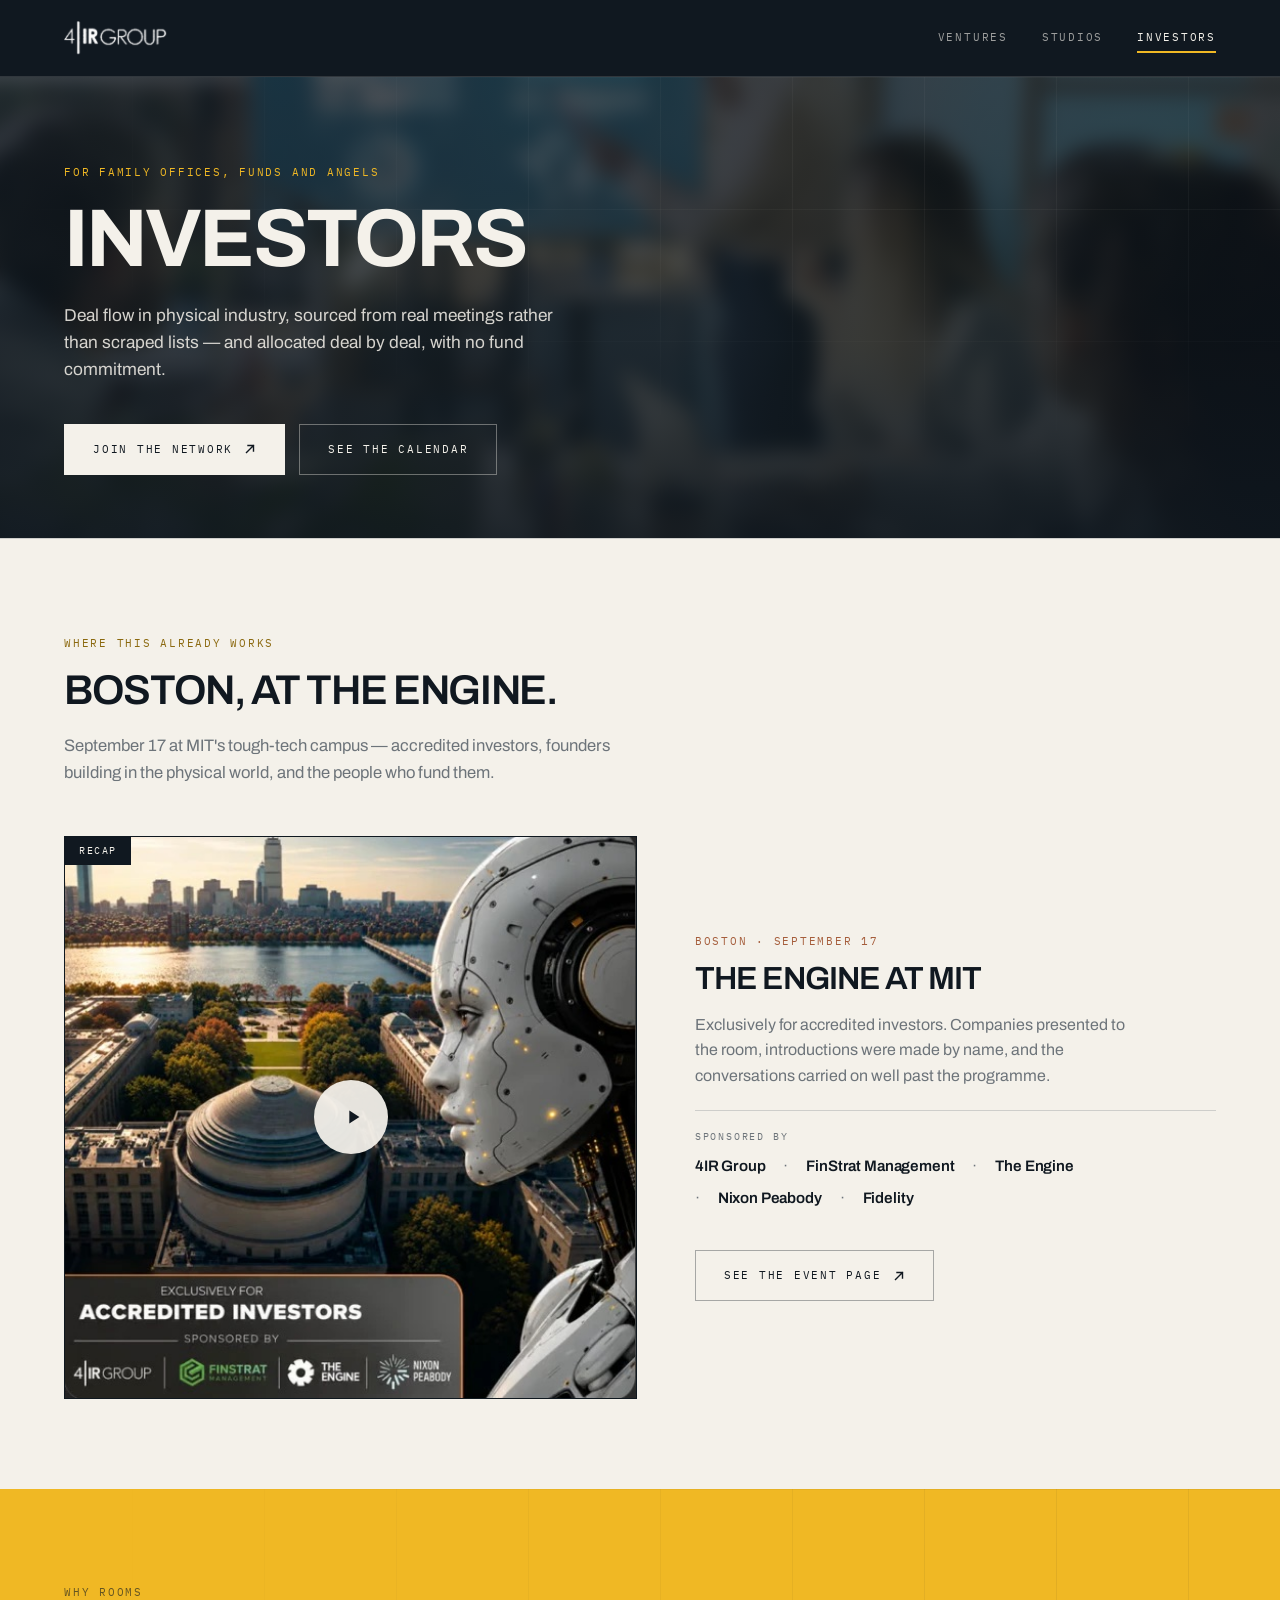
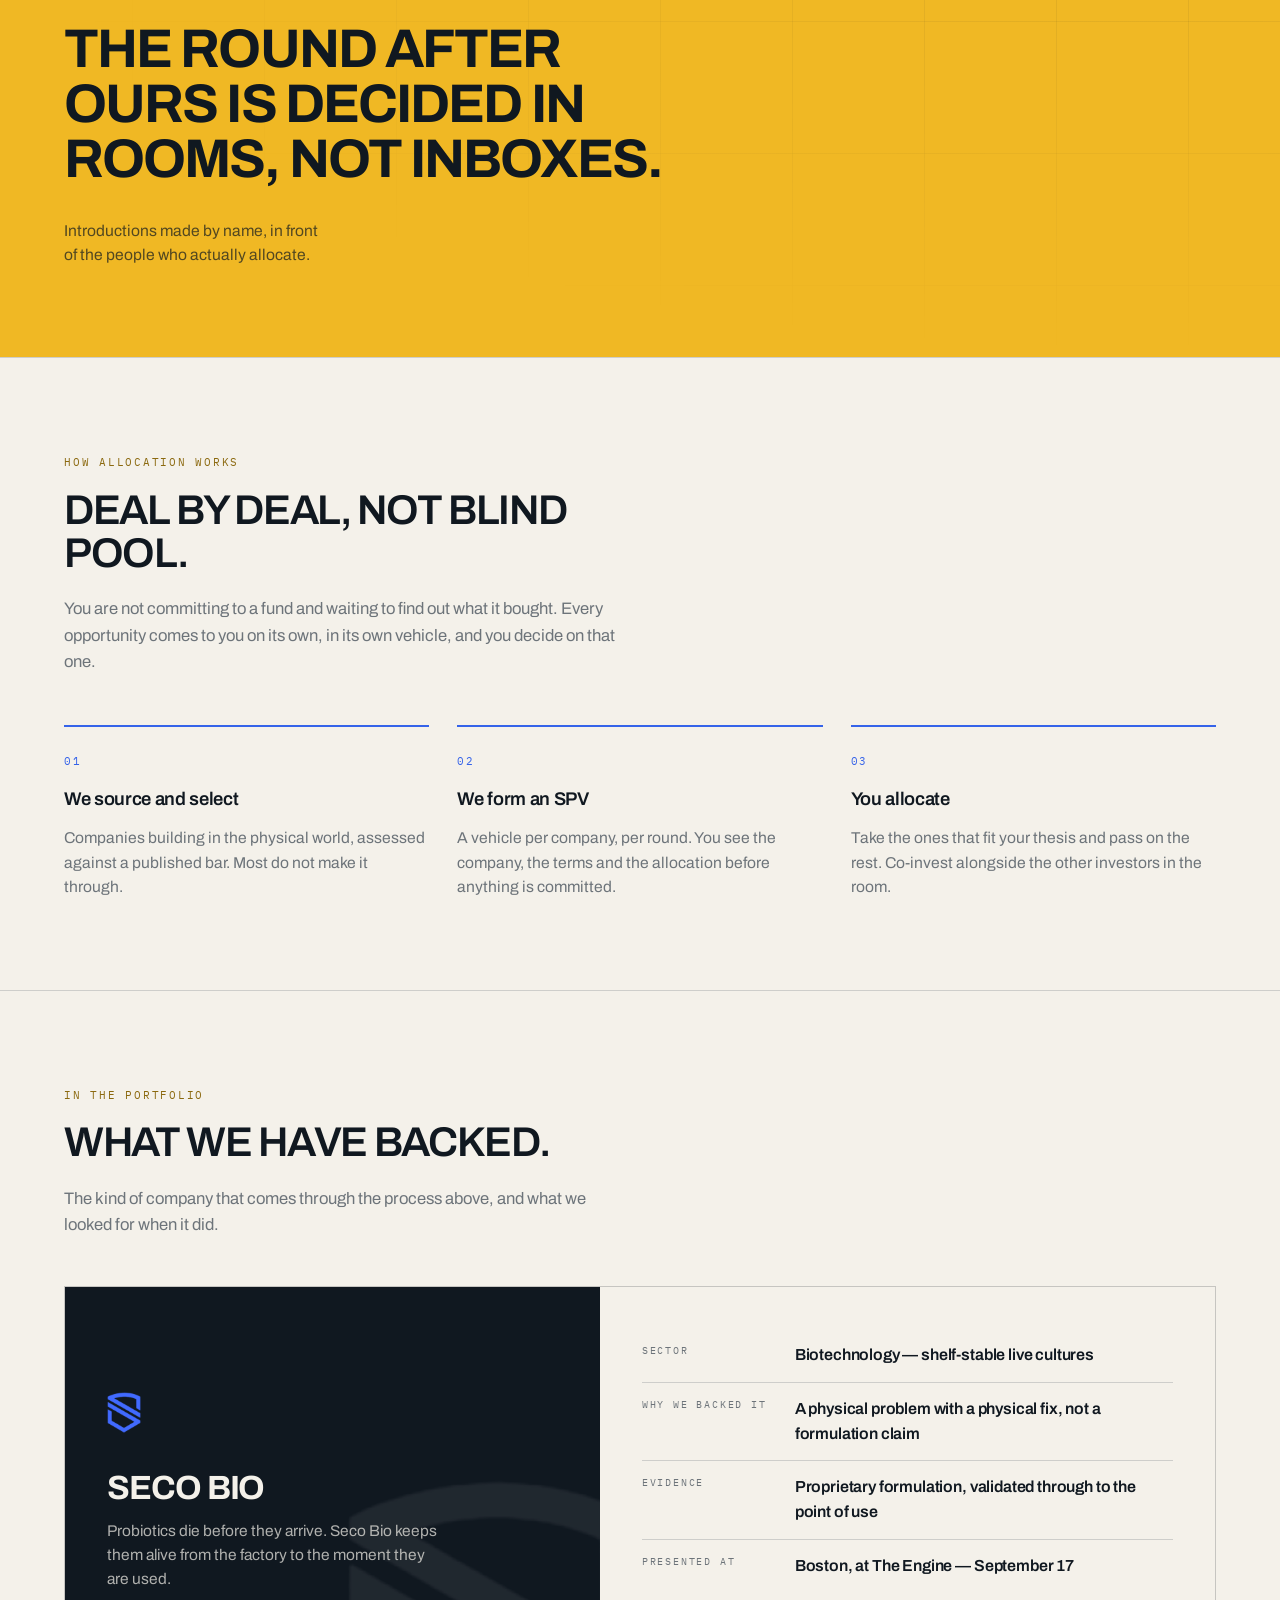
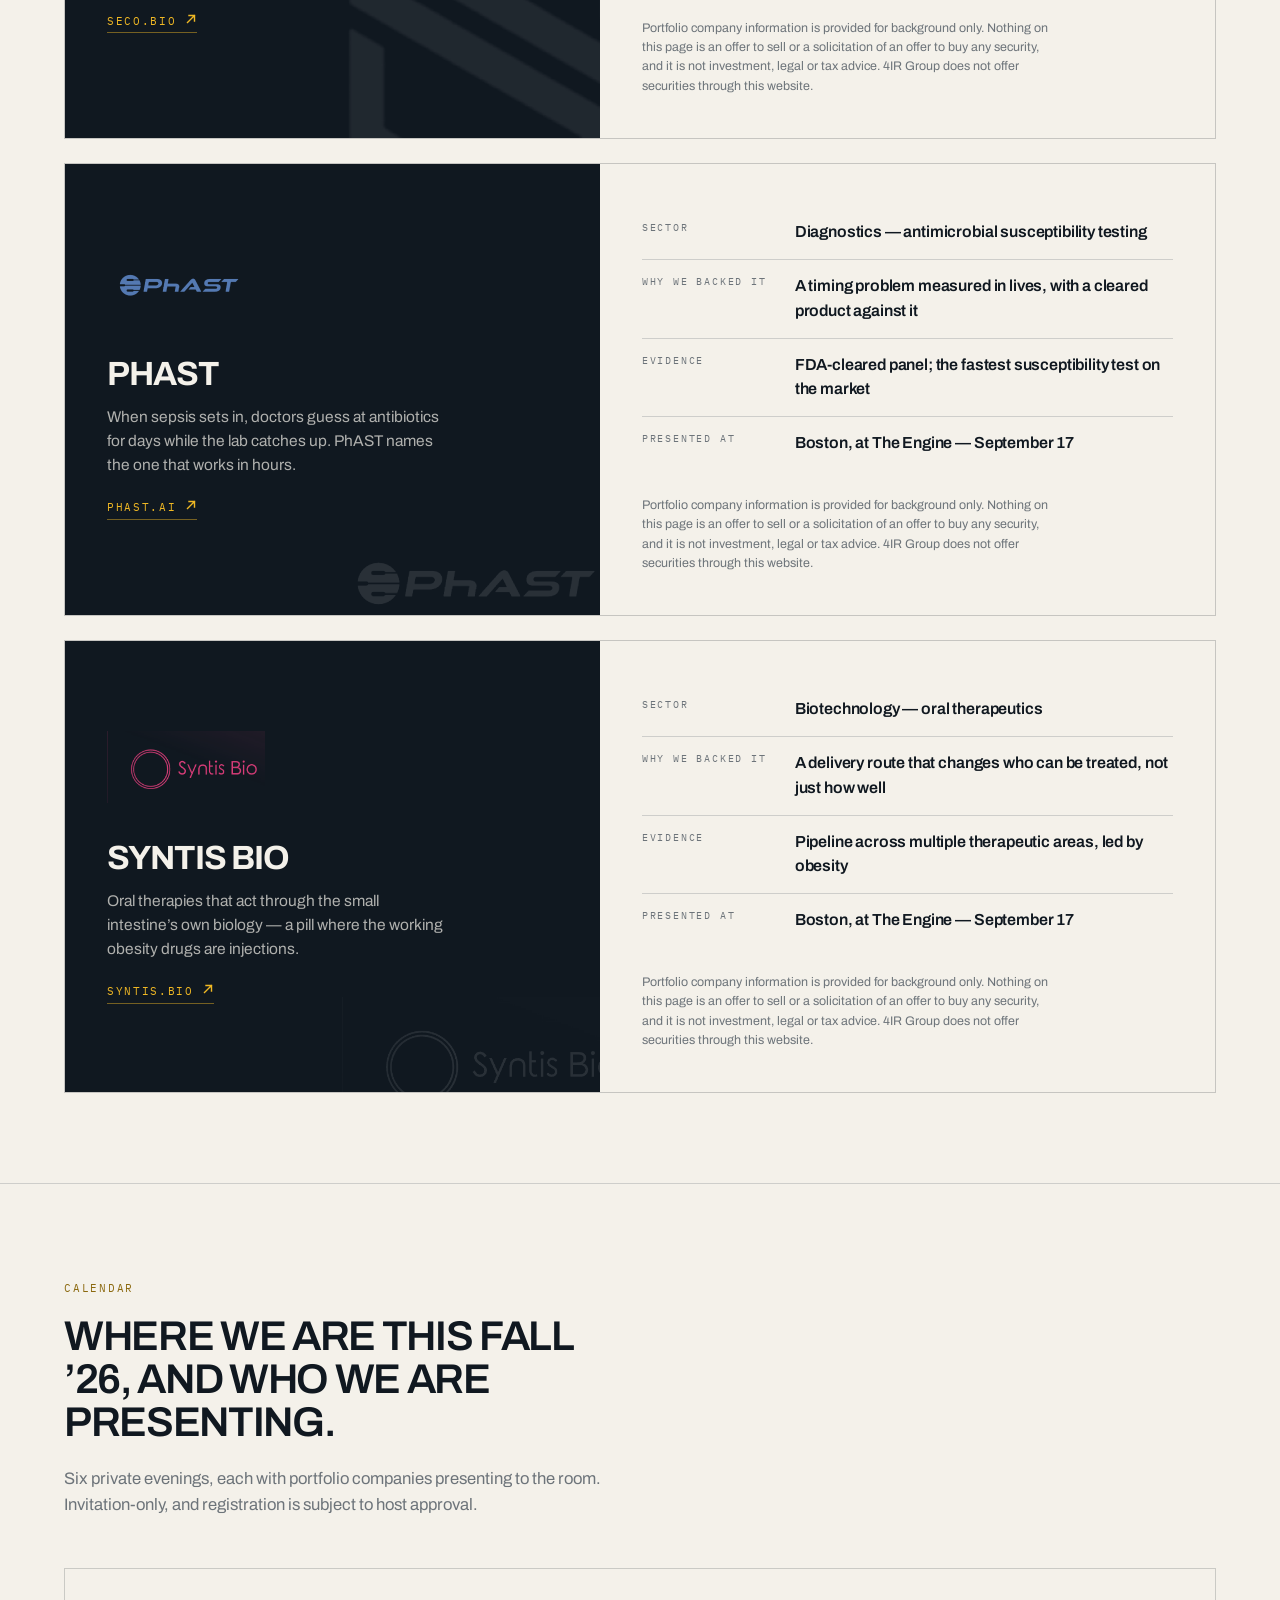
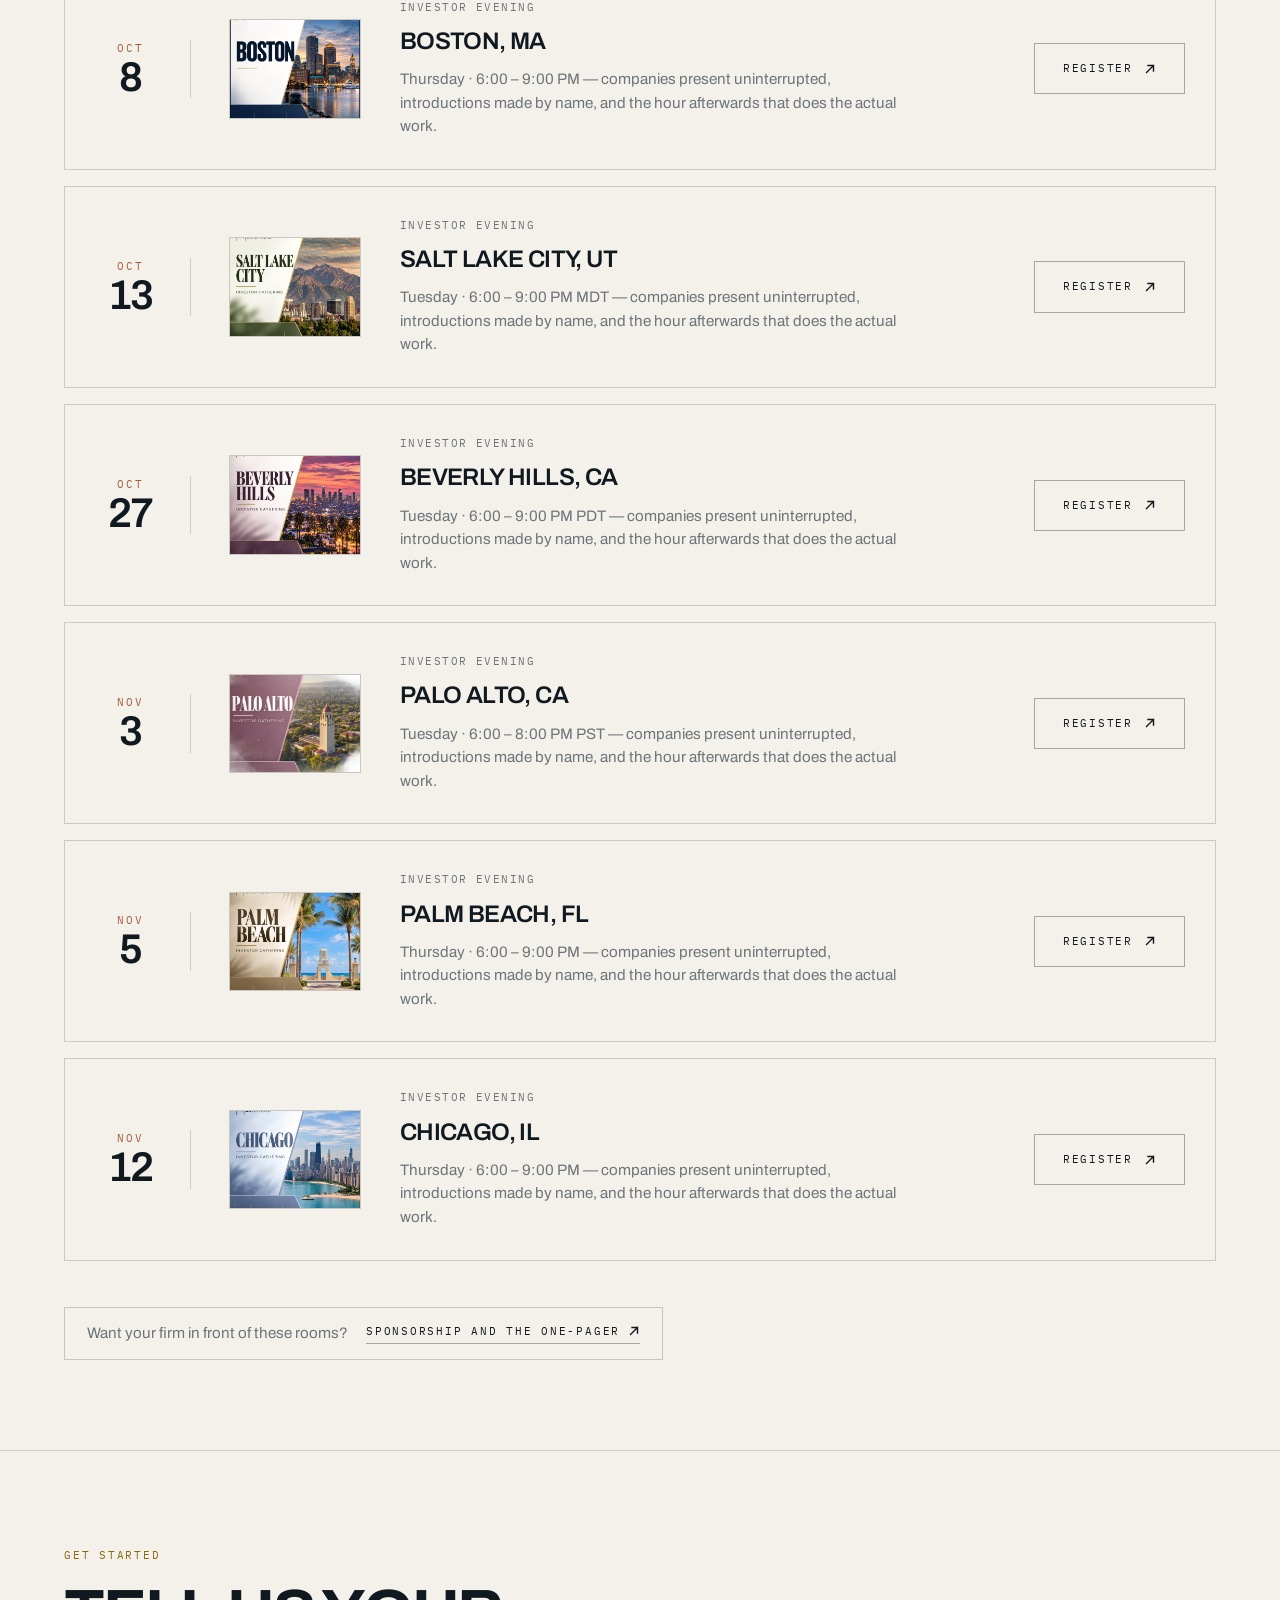
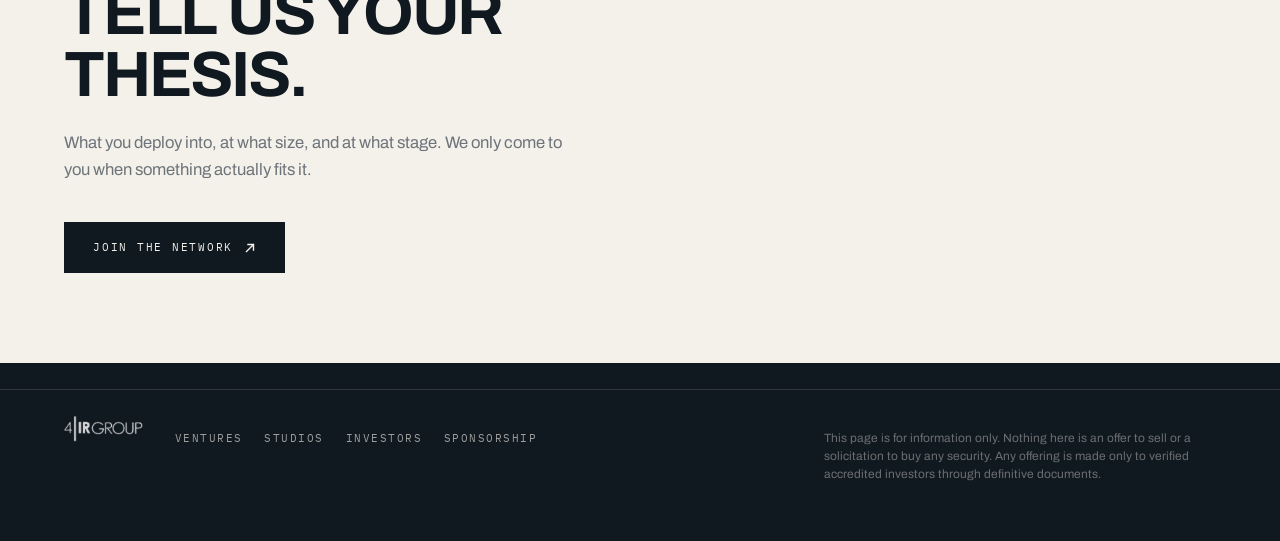
==== investors/index.html @ 170dc945 "Each portfolio company carries its own mark, in its own colour All three marks now appear on both pa" ====
<!DOCTYPE html>
<html lang="en">
<head>
<meta charset="utf-8">
<meta name="viewport" content="width=device-width, initial-scale=1">
<title>Investors — 4IR Group</title>
<meta name="description" content="Deal flow in physical industry, allocated deal by deal through SPVs. Investor evenings in five cities.">
<link rel="preconnect" href="https://fonts.googleapis.com">
<link rel="preconnect" href="https://fonts.gstatic.com" crossorigin>
<link href="https://fonts.googleapis.com/css2?family=Archivo:wght@300;400;500;600;700&family=IBM+Plex+Mono:wght@400;500&display=swap" rel="stylesheet">
<link rel="stylesheet" href="/assets/site.css">
<style>

  /* ---------- how allocation works ---------- */
  .steps{list-style:none;margin:clamp(30px,4.5vw,50px) 0 0;padding:0;display:grid;grid-template-columns:repeat(3,minmax(0,1fr));gap:clamp(18px,2.6vw,28px)}
  .steps li{border-top:2px solid var(--cobalt);padding:22px 0 0}
  .steps .n{font-family:var(--mono);font-size:11px;letter-spacing:.16em;color:var(--cobalt)}
  .steps h3{margin:12px 0 0;font-size:1.15rem;font-weight:600;letter-spacing:-.018em}
  .steps p{margin:12px 0 0;color:var(--steel);font-size:.98rem;line-height:1.58}
  @media(max-width:760px){.steps{grid-template-columns:1fr}}

  /* ---------- events: date block, detail, register ---------- */
  /* The date is the thing an investor scans for, so it is set large and sits
     in its own column rather than being buried in a line of body copy. */
  .events{list-style:none;margin:clamp(30px,4.5vw,50px) 0 0;padding:0;display:flex;flex-direction:column;gap:16px}
  .events li{
    display:grid;grid-template-columns:96px 132px minmax(0,1fr) auto;
    gap:clamp(18px,3vw,40px);align-items:center;
    border:1px solid rgba(16,24,32,.18);
    padding:clamp(20px,2.8vw,30px);
    transition:border-color .2s,transform .2s;
  }
  .events li:hover{border-color:var(--cobalt);transform:translateY(-2px)}
  .events .date{text-align:center;border-right:var(--rule);padding-right:clamp(12px,2vw,24px)}
  .events .mon{font-family:var(--mono);font-size:11px;letter-spacing:.16em;text-transform:uppercase;color:var(--oxide)}
  .events .day{font-size:clamp(1.9rem,3.4vw,2.6rem);font-weight:600;letter-spacing:-.04em;line-height:1}
  .events .where{font-family:var(--mono);font-size:10.5px;letter-spacing:.14em;text-transform:uppercase;color:var(--steel)}
  .events h3{margin:8px 0 0;font-size:clamp(1.15rem,2vw,1.5rem);font-weight:600;text-transform:uppercase;letter-spacing:-.025em}
  .events p{margin:8px 0 0;color:var(--steel);font-size:.95rem;line-height:1.55;max-width:56ch}
  /* The Luma cover is the thing people recognise, so it earns a column of
     its own next to the date rather than being dropped into the copy. */
  .events .cover{overflow:hidden;border:1px solid rgba(16,24,32,.14);line-height:0;background:var(--parchment-deep)}
  .events .cover img{width:100%;aspect-ratio:4/3;object-fit:cover;display:block;transition:transform .5s cubic-bezier(.2,.7,.2,1)}
  .events li:hover .cover img{transform:scale(1.05)}
  @media(max-width:980px){
    .events li{grid-template-columns:76px 104px minmax(0,1fr);row-gap:18px}
    .events .cta-cell{grid-column:1 / -1}
  }
  @media(max-width:620px){
    .events li{grid-template-columns:76px minmax(0,1fr)}
    .events .cover{grid-column:1 / -1;max-width:220px}
  }
  @media(max-width:460px){
    .events li{grid-template-columns:1fr}
    .events .date{text-align:left;border-right:none;border-bottom:var(--rule);padding:0 0 12px;display:flex;align-items:baseline;gap:10px}
  }

  /* ---------- past events ---------- */
  /* A facade, not an embed: the thumbnail is ours and YouTube's player only
     loads if someone actually clicks. Nothing third-party runs otherwise. */
  .past{display:grid;grid-template-columns:minmax(0,1.1fr) minmax(0,1fr);gap:clamp(26px,4.5vw,64px);align-items:center;margin-top:clamp(30px,4.5vw,50px)}
  .vidcard{position:relative;display:block;border:1px solid rgba(16,24,32,.18);overflow:hidden;background:var(--midnight);line-height:0;cursor:pointer;padding:0;width:100%}
  .vidcard img{width:100%;height:auto;display:block;transition:transform .5s cubic-bezier(.2,.7,.2,1),opacity .3s}
  .vidcard:hover img{transform:scale(1.03);opacity:.88}
  .vidcard .play{
    position:absolute;inset:0;display:flex;align-items:center;justify-content:center;pointer-events:none;
  }
  .vidcard .play span{
    width:74px;height:74px;border-radius:50%;
    background:rgba(244,241,234,.94);
    display:flex;align-items:center;justify-content:center;
    box-shadow:0 8px 34px rgba(16,24,32,.42);
    transition:transform .3s cubic-bezier(.2,.7,.2,1),background-color .3s;
  }
  .vidcard:hover .play span{transform:scale(1.08);background:var(--cobalt)}
  .vidcard .play svg{margin-left:4px;color:var(--midnight);transition:color .3s}
  .vidcard:hover .play svg{color:var(--parchment)}
  .vidcard .tag{
    position:absolute;left:0;top:0;
    font-family:var(--mono);font-size:10px;letter-spacing:.16em;text-transform:uppercase;
    background:var(--midnight);color:var(--parchment);padding:9px 14px;line-height:1;
  }
  .vidcard iframe{width:100%;aspect-ratio:9/16;max-height:70vh;border:0;display:block}
  .past .meta .where{font-family:var(--mono);font-size:11px;letter-spacing:.16em;text-transform:uppercase;color:var(--oxide)}
  .past .meta h3{margin:12px 0 0;font-size:clamp(1.3rem,2.6vw,2rem);font-weight:600;text-transform:uppercase;letter-spacing:-.03em;line-height:1.05}
  .past .meta p{margin:16px 0 0;color:var(--steel);font-size:1rem;line-height:1.6;max-width:50ch}
  .sponsors{margin:22px 0 0;padding:18px 0 0;border-top:var(--rule)}
  .sponsors .k{font-family:var(--mono);font-size:10px;letter-spacing:.18em;text-transform:uppercase;color:var(--steel)}
  .sponsors .names{margin:10px 0 0;display:flex;flex-wrap:wrap;gap:8px 18px;font-size:.95rem;font-weight:600;letter-spacing:-.01em}
  .sponsors .names span+span::before{content:"·";margin-right:18px;color:var(--steel);font-weight:400}
  @media(max-width:860px){.past{grid-template-columns:1fr}}

  /* ---------- close ---------- */
  /* Same block as the home page's closing ask, so the two read as one site
     rather than two templates. */
  .close h2{
    margin:14px 0 0;max-width:16ch;
    font-size:clamp(2rem,5.2vw,4rem);
    line-height:.98;letter-spacing:-.035em;font-weight:700;text-transform:uppercase;
  }
  .close p{margin:22px 0 0;max-width:52ch;color:var(--steel);font-size:clamp(1rem,1.3vw,1.1rem);line-height:1.6}

  /* ---------- page head video ---------- */
  /* Same half-height band as Studios. The footage is stock and the faces are
     identifiable, so it is blurred hard: it should read as the atmosphere of
     a room, not as a claim about who these people are. */
  .page-head{
    position:relative;overflow:hidden;isolation:isolate;
    min-height:min(46vh,440px);
    display:flex;align-items:flex-end;
    --wash:.68;
  }
  .head-media{position:absolute;inset:0;z-index:-3;overflow:hidden}
  .head-media video,.head-media img{
    width:100%;height:100%;object-fit:cover;display:block;
    filter:blur(9px) saturate(.85);
    /* Blur samples past the edges, so the frame is scaled up to cover the
       soft border it would otherwise leave. */
    transform:scale(1.14);
  }
  .page-head::before{
    content:"";position:absolute;inset:0;z-index:-2;pointer-events:none;
    background:linear-gradient(
      to top,
      rgba(16,24,32,calc(var(--wash) + .24)) 0%,
      rgba(16,24,32,calc(var(--wash) + .06)) 42%,
      rgba(16,24,32,var(--wash)) 100%);
  }
  .page-head::after{z-index:-1}
  .page-head .wrap{width:100%}
  .page-head .eyebrow{color:var(--gold)}
  .page-head .lede{color:rgba(244,241,234,.86)}
  @media (prefers-reduced-motion:reduce){ .head-media video{display:none} }

  /* Steps arrive in sequence and answer the cursor. The rule draws first,
     then the content rises under it — the same grammar as the strata, so
     the two blocks feel like one system. */
  .steps li{
    opacity:0;transform:translateY(18px);
    transition:opacity .55s cubic-bezier(.2,.7,.2,1),
               transform .55s cubic-bezier(.2,.7,.2,1);
    border-top:0;
    position:relative;
  }
  .steps li::before{
    content:"";position:absolute;top:0;left:0;right:0;height:2px;
    background:var(--cobalt);
    transform:scaleX(0);transform-origin:left center;
    transition:transform .6s cubic-bezier(.4,0,.2,1),background-color .3s ease;
  }
  .steps.in li{opacity:1;transform:none}
  .steps.in li::before{transform:scaleX(1)}
  .steps.in li:nth-child(2),.steps.in li:nth-child(2)::before{transition-delay:.12s}
  .steps.in li:nth-child(3),.steps.in li:nth-child(3)::before{transition-delay:.24s}
  .steps li .n{transition:color .3s ease,transform .3s cubic-bezier(.2,.7,.2,1);display:inline-block;transform-origin:left center}
  .steps li:hover{transform:translateY(-4px)}
  .steps li:hover::before{background:var(--gold-deep)}
  .steps li:hover .n{color:var(--gold-deep);transform:scale(1.18)}
  @media (prefers-reduced-motion:reduce){
    .steps li,.steps li::before,.steps li .n{opacity:1!important;transform:none!important;transition:none!important}
  }

  /* ---------- open allocation ---------- */
  /* The investor cut of the same company. No hero imagery and no story: an
     allocator scanning this wants the structure, the eligibility and the
     status, so it is set as terms rather than as a case study. */
  .alloc{
    margin-top:clamp(28px,4vw,48px);
    border:1px solid rgba(16,24,32,.2);
    display:grid;grid-template-columns:minmax(0,1fr) minmax(0,1.15fr);
  }
  .alloc-head{
    background:var(--midnight);color:var(--parchment);
    padding:clamp(26px,3.4vw,42px);
    display:flex;flex-direction:column;justify-content:center;
    position:relative;overflow:hidden;
  }
  .alloc-head::after{
    content:"";position:absolute;right:-8%;bottom:-22%;width:min(58%,300px);aspect-ratio:133/160;
    background:url('/assets/seco-mark-white.png') center/contain no-repeat;
    opacity:.07;pointer-events:none;
  }
  .alloc-head h3{
    margin:20px 0 0;position:relative;z-index:1;
    font-size:clamp(1.4rem,2.8vw,2.1rem);line-height:1.02;letter-spacing:-.032em;
    font-weight:700;text-transform:uppercase;
  }
  .alloc-head p{margin:14px 0 0;position:relative;z-index:1;color:rgba(244,241,234,.7);font-size:.97rem;line-height:1.55;max-width:38ch}
  .alloc-head a.site{
    margin-top:22px;position:relative;z-index:1;align-self:flex-start;
    font-family:var(--mono);font-size:10.5px;letter-spacing:.16em;text-transform:uppercase;
    color:var(--gold);text-decoration:none;
    border-bottom:1px solid rgba(240,184,36,.45);padding-bottom:3px;
    transition:color .2s,border-color .2s;
  }
  .alloc-head a.site:hover{color:var(--parchment);border-color:var(--parchment)}

  .alloc-terms{padding:clamp(26px,3.4vw,42px)}
  .alloc-terms dl{margin:0;display:grid;grid-template-columns:auto minmax(0,1fr);gap:0}
  .alloc-terms dt{
    font-family:var(--mono);font-size:10px;letter-spacing:.18em;text-transform:uppercase;
    color:var(--steel);padding:14px 28px 14px 0;border-top:var(--rule);white-space:nowrap;
  }
  .alloc-terms dd{margin:0;padding:14px 0;border-top:var(--rule);font-size:1rem;font-weight:600;letter-spacing:-.01em}
  .alloc-terms dt:first-of-type,.alloc-terms dl>dt:first-of-type+dd{border-top:none}
  .alloc-terms .open{color:var(--gold-deep)}
  .alloc-terms .legal{
    margin:clamp(20px,2.6vw,26px) 0 0;font-size:.78rem;line-height:1.55;color:var(--steel);max-width:60ch;
  }
  @media(max-width:860px){
    .alloc{grid-template-columns:1fr}
    .alloc-terms dl{grid-template-columns:1fr}
    .alloc-terms dt{padding-bottom:0;border-top:var(--rule)}
    .alloc-terms dd{padding-top:6px;border-top:none}
  }

  /* PhAST has no mark file with usable transparency on dark, so its panel
     carries the wordmark as a watermark in parchment rather than white. */
  .alloc-head.phast::after{
    background:url('/assets/phast-mark.png') center/contain no-repeat;
    width:min(66%,300px);aspect-ratio:600/236;right:-6%;bottom:-8%;
    opacity:.10;
    filter:invert(1);
  }

  .alloc-head.syntis::after{
    background:url('/assets/syntis-mark.png') center/contain no-repeat;
    width:min(66%,290px);aspect-ratio:520/240;right:-6%;bottom:-8%;
    opacity:.10;filter:invert(1);
  }

  /* Company marks. All three arrive as alpha masks, so they are painted in
     parchment rather than dropped in as foreign white PNGs — one rule, and
     every logo sits on the dark panel the same way. */
  .folio .mark, .alloc-head .mark{
    display:block;align-self:flex-start;flex:0 0 auto;
    position:relative;z-index:1;
  }
  /* Each mark in its own brand colour. Seco's blue and PhAST's navy are too
     dark to sit on midnight (2.9:1 and 1.6:1), so both are lifted along
     their own hue until they clear 4:1 rather than swapped for something
     else. Syntis's magenta already passes and is used as-is. */
  .mark-seco{background:#416AFF;width:34px;aspect-ratio:133/160;
    -webkit-mask:url('/assets/seco-mark-white.png') left center/contain no-repeat;
    mask:url('/assets/seco-mark-white.png') left center/contain no-repeat}
  .mark-phast{background:#5479B2;width:150px;aspect-ratio:600/236;
    -webkit-mask:url('/assets/phast-mark.png') left center/contain no-repeat;
    mask:url('/assets/phast-mark.png') left center/contain no-repeat}
  .mark-syntis{background:#D83C78;width:158px;aspect-ratio:520/240;
    -webkit-mask:url('/assets/syntis-mark.png') left center/contain no-repeat;
    mask:url('/assets/syntis-mark.png') left center/contain no-repeat}
  .folio .mark{margin-bottom:20px}
  .alloc-head .mark{margin-bottom:18px}
</style>
</head>
<body>

<header class="masthead">
  <div class="wrap">
    <a class="wordmark" href="/"><img class="logo" src="[data-uri]" alt="4IR Group"></a>
    <nav>
      <a href="/ventures/">Ventures</a>
      <a href="/studios/">Studios</a>
      <a href="/investors/" aria-current="page">Investors</a>
    </nav>
  </div>
</header>

<main id="top">

  <section class="page-head">
    <div class="head-media" aria-hidden="true">
      <video autoplay muted loop playsinline preload="auto" poster="/assets/investors-lab.jpg">
        <source src="/assets/investors-lab.mp4" type="video/mp4">
      </video>
    </div>
    <div class="wrap">
      <span class="eyebrow">For family offices, funds and angels</span>
      <h1>Investors</h1>
      <p class="lede">Deal flow in physical industry, sourced from real meetings rather than scraped lists — and allocated deal by deal, with no fund commitment.</p>
      <div class="actions">
        <button class="btn btn-solid on-dark" type="button" data-form="investing">Join the network <svg width="12" height="12" viewBox="0 0 12 12" fill="none" aria-hidden="true"><path d="M2.5 9.5L9.5 2.5M9.5 2.5H4M9.5 2.5V8" stroke="currentColor" stroke-width="1.4" stroke-linecap="square"/></svg></button>
        <a class="btn btn-line on-dark" href="#events">See the calendar</a>
      </div>
    </div>
  </section>

  <section class="band" id="past">
    <div class="wrap">
      <div class="lead-in">
        <span class="eyebrow">Where this already works</span>
        <h2>Boston, at The Engine.</h2>
        <p>September 17 at MIT's tough-tech campus — accredited investors, founders building in the physical world, and the people who fund them.</p>
      </div>

      <div class="past">
        <button class="vidcard" type="button" data-yt="ixdL2SGAGAk" aria-label="Play the recap from Boston, September 17">
          <img src="/assets/boston-sept17.jpg" alt="4IR Group investor evening at The Engine, MIT — Boston, September 17" loading="lazy">
          <span class="play"><span><svg width="22" height="22" viewBox="0 0 24 24" fill="currentColor" aria-hidden="true"><path d="M8 5v14l11-7z"/></svg></span></span>
          <span class="tag">Recap</span>
        </button>

        <div class="meta">
          <div class="where">Boston · September 17</div>
          <h3>The Engine at MIT</h3>
          <p>Exclusively for accredited investors. Companies presented to the room, introductions were made by name, and the conversations carried on well past the programme.</p>

          <div class="sponsors">
            <div class="k">Sponsored by</div>
            <div class="names">
              <span>4IR Group</span><span>FinStrat Management</span><span>The Engine</span><span>Nixon Peabody</span><span>Fidelity</span>
            </div>
          </div>

          <div class="actions">
            <a class="btn btn-line" href="https://luma.com/bostonsept17">See the event page <svg width="12" height="12" viewBox="0 0 12 12" fill="none" aria-hidden="true"><path d="M2.5 9.5L9.5 2.5M9.5 2.5H4M9.5 2.5V8" stroke="currentColor" stroke-width="1.4" stroke-linecap="square"/></svg></a>
          </div>
        </div>
      </div>
    </div>
  </section>


  <section class="band gold">
    <div class="wrap">
      <span class="eyebrow">Why rooms</span>
      <p>The round after ours is decided in rooms, not inboxes.</p>
      <p class="attrib">Introductions made by name, in front of the people who actually allocate.</p>
    </div>
  </section>
  <section class="band">
    <div class="wrap">
      <div class="lead-in">
        <span class="eyebrow">How allocation works</span>
        <h2>Deal by deal, not blind pool.</h2>
        <p>You are not committing to a fund and waiting to find out what it bought. Every opportunity comes to you on its own, in its own vehicle, and you decide on that one.</p>
      </div>
      <ol class="steps">
        <li>
          <div class="n">01</div>
          <h3>We source and select</h3>
          <p>Companies building in the physical world, assessed against a published bar. Most do not make it through.</p>
        </li>
        <li>
          <div class="n">02</div>
          <h3>We form an SPV</h3>
          <p>A vehicle per company, per round. You see the company, the terms and the allocation before anything is committed.</p>
        </li>
        <li>
          <div class="n">03</div>
          <h3>You allocate</h3>
          <p>Take the ones that fit your thesis and pass on the rest. Co-invest alongside the other investors in the room.</p>
        </li>
      </ol>
    </div>
  </section>


  <section class="band" id="allocation">
    <div class="wrap">
      <div class="lead-in">
        <span class="eyebrow">In the portfolio</span>
        <h2>What we have backed.</h2>
        <p>The kind of company that comes through the process above, and what we looked for when it did.</p>
      </div>

      <div class="alloc">
        <div class="alloc-head">
          <span class="mark mark-seco"></span>
          <h3>Seco Bio</h3>
          <p>Probiotics die before they arrive. Seco Bio keeps them alive from the factory to the moment they are used.</p>
          <a class="site" href="https://seco.bio">seco.bio <svg width="12" height="12" viewBox="0 0 12 12" fill="none" aria-hidden="true"><path d="M2.5 9.5L9.5 2.5M9.5 2.5H4M9.5 2.5V8" stroke="currentColor" stroke-width="1.4" stroke-linecap="square"/></svg></a>
        </div>

        <div class="alloc-terms">
          <dl>
            <dt>Sector</dt><dd>Biotechnology &mdash; shelf-stable live cultures</dd>
            <dt>Why we backed it</dt><dd>A physical problem with a physical fix, not a formulation claim</dd>
            <dt>Evidence</dt><dd>Proprietary formulation, validated through to the point of use</dd>
            <dt>Presented at</dt><dd>Boston, at The Engine &mdash; September 17</dd>
          </dl>

          <p class="legal">Portfolio company information is provided for background only. Nothing on this page is an offer to sell or a solicitation of an offer to buy any security, and it is not investment, legal or tax advice. 4IR Group does not offer securities through this website.</p>
        </div>
      </div>

      <div class="alloc" style="margin-top:clamp(16px,2vw,24px)">
        <div class="alloc-head phast">
          <span class="mark mark-phast"></span>
          <h3>PhAST</h3>
          <p>When sepsis sets in, doctors guess at antibiotics for days while the lab catches up. PhAST names the one that works in hours.</p>
          <a class="site" href="https://phast.ai">phast.ai <svg width="12" height="12" viewBox="0 0 12 12" fill="none" aria-hidden="true"><path d="M2.5 9.5L9.5 2.5M9.5 2.5H4M9.5 2.5V8" stroke="currentColor" stroke-width="1.4" stroke-linecap="square"/></svg></a>
        </div>

        <div class="alloc-terms">
          <dl>
            <dt>Sector</dt><dd>Diagnostics &mdash; antimicrobial susceptibility testing</dd>
            <dt>Why we backed it</dt><dd>A timing problem measured in lives, with a cleared product against it</dd>
            <dt>Evidence</dt><dd>FDA-cleared panel; the fastest susceptibility test on the market</dd>
            <dt>Presented at</dt><dd>Boston, at The Engine &mdash; September 17</dd>
          </dl>

          <p class="legal">Portfolio company information is provided for background only. Nothing on this page is an offer to sell or a solicitation of an offer to buy any security, and it is not investment, legal or tax advice. 4IR Group does not offer securities through this website.</p>
        </div>
      </div>

      <div class="alloc" style="margin-top:clamp(16px,2vw,24px)">
        <div class="alloc-head syntis">
          <span class="mark mark-syntis"></span>
          <h3>Syntis Bio</h3>
          <p>Oral therapies that act through the small intestine&rsquo;s own biology — a pill where the working obesity drugs are injections.</p>
          <a class="site" href="https://syntis.bio">syntis.bio <svg width="12" height="12" viewBox="0 0 12 12" fill="none" aria-hidden="true"><path d="M2.5 9.5L9.5 2.5M9.5 2.5H4M9.5 2.5V8" stroke="currentColor" stroke-width="1.4" stroke-linecap="square"/></svg></a>
        </div>

        <div class="alloc-terms">
          <dl>
            <dt>Sector</dt><dd>Biotechnology &mdash; oral therapeutics</dd>
            <dt>Why we backed it</dt><dd>A delivery route that changes who can be treated, not just how well</dd>
            <dt>Evidence</dt><dd>Pipeline across multiple therapeutic areas, led by obesity</dd>
            <dt>Presented at</dt><dd>Boston, at The Engine &mdash; September 17</dd>
          </dl>

          <p class="legal">Portfolio company information is provided for background only. Nothing on this page is an offer to sell or a solicitation of an offer to buy any security, and it is not investment, legal or tax advice. 4IR Group does not offer securities through this website.</p>
        </div>
      </div>
    </div>
  </section>

  <section class="band" id="events">
    <div class="wrap">
      <div class="lead-in">
        <span class="eyebrow">Calendar</span>
        <h2>Where we are this fall &rsquo;26, and who we are presenting.</h2>
        <p>Six private evenings, each with portfolio companies presenting to the room. Invitation-only, and registration is subject to host approval.</p>
      </div>
      <ul class="events">
        <li>
          <div class="date"><div class="mon">Oct</div><div class="day">8</div></div>
          <div class="cover"><img src="/assets/cities/boston.jpg" alt="" loading="lazy"></div>
          <div>
            <div class="where">Investor evening</div>
            <h3>Boston, MA</h3>
            <p>Thursday · 6:00 – 9:00 PM — companies present uninterrupted, introductions made by name, and the hour afterwards that does the actual work.</p>
          </div>
          <div class="cta-cell"><a class="btn btn-line" href="https://luma.com/4IRGroupBoston">Register <svg width="12" height="12" viewBox="0 0 12 12" fill="none" aria-hidden="true"><path d="M2.5 9.5L9.5 2.5M9.5 2.5H4M9.5 2.5V8" stroke="currentColor" stroke-width="1.4" stroke-linecap="square"/></svg></a></div>
        </li>
        <li>
          <div class="date"><div class="mon">Oct</div><div class="day">13</div></div>
          <div class="cover"><img src="/assets/cities/salt-lake.jpg" alt="" loading="lazy"></div>
          <div>
            <div class="where">Investor evening</div>
            <h3>Salt Lake City, UT</h3>
            <p>Tuesday · 6:00 – 9:00 PM MDT — companies present uninterrupted, introductions made by name, and the hour afterwards that does the actual work.</p>
          </div>
          <div class="cta-cell"><a class="btn btn-line" href="https://luma.com/saltlake">Register <svg width="12" height="12" viewBox="0 0 12 12" fill="none" aria-hidden="true"><path d="M2.5 9.5L9.5 2.5M9.5 2.5H4M9.5 2.5V8" stroke="currentColor" stroke-width="1.4" stroke-linecap="square"/></svg></a></div>
        </li>
        <li>
          <div class="date"><div class="mon">Oct</div><div class="day">27</div></div>
          <div class="cover"><img src="/assets/cities/beverly-hills.jpg" alt="" loading="lazy"></div>
          <div>
            <div class="where">Investor evening</div>
            <h3>Beverly Hills, CA</h3>
            <p>Tuesday · 6:00 – 9:00 PM PDT — companies present uninterrupted, introductions made by name, and the hour afterwards that does the actual work.</p>
          </div>
          <div class="cta-cell"><a class="btn btn-line" href="https://luma.com/bevhills">Register <svg width="12" height="12" viewBox="0 0 12 12" fill="none" aria-hidden="true"><path d="M2.5 9.5L9.5 2.5M9.5 2.5H4M9.5 2.5V8" stroke="currentColor" stroke-width="1.4" stroke-linecap="square"/></svg></a></div>
        </li>
        <li>
          <div class="date"><div class="mon">Nov</div><div class="day">3</div></div>
          <div class="cover"><img src="/assets/cities/palo-alto.jpg" alt="" loading="lazy"></div>
          <div>
            <div class="where">Investor evening</div>
            <h3>Palo Alto, CA</h3>
            <p>Tuesday · 6:00 – 8:00 PM PST — companies present uninterrupted, introductions made by name, and the hour afterwards that does the actual work.</p>
          </div>
          <div class="cta-cell"><a class="btn btn-line" href="https://luma.com/paloaltoCa">Register <svg width="12" height="12" viewBox="0 0 12 12" fill="none" aria-hidden="true"><path d="M2.5 9.5L9.5 2.5M9.5 2.5H4M9.5 2.5V8" stroke="currentColor" stroke-width="1.4" stroke-linecap="square"/></svg></a></div>
        </li>
        <li>
          <div class="date"><div class="mon">Nov</div><div class="day">5</div></div>
          <div class="cover"><img src="/assets/cities/palm-beach.jpg" alt="" loading="lazy"></div>
          <div>
            <div class="where">Investor evening</div>
            <h3>Palm Beach, FL</h3>
            <p>Thursday · 6:00 – 9:00 PM — companies present uninterrupted, introductions made by name, and the hour afterwards that does the actual work.</p>
          </div>
          <div class="cta-cell"><a class="btn btn-line" href="https://luma.com/palmbeachworthave">Register <svg width="12" height="12" viewBox="0 0 12 12" fill="none" aria-hidden="true"><path d="M2.5 9.5L9.5 2.5M9.5 2.5H4M9.5 2.5V8" stroke="currentColor" stroke-width="1.4" stroke-linecap="square"/></svg></a></div>
        </li>
        <li>
          <div class="date"><div class="mon">Nov</div><div class="day">12</div></div>
          <div class="cover"><img src="/assets/cities/chicago.jpg" alt="" loading="lazy"></div>
          <div>
            <div class="where">Investor evening</div>
            <h3>Chicago, IL</h3>
            <p>Thursday · 6:00 – 9:00 PM — companies present uninterrupted, introductions made by name, and the hour afterwards that does the actual work.</p>
          </div>
          <div class="cta-cell"><a class="btn btn-line" href="https://luma.com/chicago4ir">Register <svg width="12" height="12" viewBox="0 0 12 12" fill="none" aria-hidden="true"><path d="M2.5 9.5L9.5 2.5M9.5 2.5H4M9.5 2.5V8" stroke="currentColor" stroke-width="1.4" stroke-linecap="square"/></svg></a></div>
        </li>
      </ul>

      <div class="aud-bar">
        Want your firm in front of these rooms?
        <a href="/studios/fallroadshow/">Sponsorship and the one-pager <svg width="12" height="12" viewBox="0 0 12 12" fill="none" aria-hidden="true"><path d="M2.5 9.5L9.5 2.5M9.5 2.5H4M9.5 2.5V8" stroke="currentColor" stroke-width="1.4" stroke-linecap="square"/></svg></a>
      </div>
    </div>
  </section>



  <section class="band close">
    <div class="wrap">
      <span class="eyebrow">Get started</span>
      <h2>Tell us your thesis.</h2>
      <p>What you deploy into, at what size, and at what stage. We only come to you when something actually fits it.</p>
      <div class="actions">
        <button class="btn btn-solid" type="button" data-form="investing">Join the network <svg width="12" height="12" viewBox="0 0 12 12" fill="none" aria-hidden="true"><path d="M2.5 9.5L9.5 2.5M9.5 2.5H4M9.5 2.5V8" stroke="currentColor" stroke-width="1.4" stroke-linecap="square"/></svg></button>
      </div>
    </div>
  </section>

</main>

<footer>
  <div class="wrap">
    <img class="logo logo-sm" src="[data-uri]" alt="4IR Group">
    <nav class="foot-nav" aria-label="Footer">
      <a href="/ventures/">Ventures</a>
      <a href="/studios/">Studios</a>
      <a href="/investors/">Investors</a>
      <a href="/studios/fallroadshow/">Sponsorship</a>
    </nav>
    <p class="legal">This page is for information only. Nothing here is an offer to sell or a solicitation to buy any security. Any offering is made only to verified accredited investors through definitive documents.</p>
  </div>
</footer>

<script>
  // Swap the still for YouTube's player only on click — no third-party
  // request until someone asks for one.
  document.querySelectorAll('.vidcard').forEach(function (card) {
    card.addEventListener('click', function () {
      var f = document.createElement('iframe');
      f.src = 'https://www.youtube.com/embed/' + card.dataset.yt + '?autoplay=1&rel=0&playsinline=1';
      f.title = 'Boston, September 17 — recap';
      f.allow = 'accelerometer; autoplay; encrypted-media; picture-in-picture';
      f.allowFullscreen = true;
      card.replaceWith(f);
    }, { once: true });
  });
</script>
<script>
  (function(){
    var v=document.querySelector('.head-media video'); if(!v) return;
    if(window.matchMedia('(prefers-reduced-motion: reduce)').matches){v.remove();return;}
    var go=function(){var p=v.play(); if(p&&p.catch)p.catch(function(){});};
    v.addEventListener('canplay',go,{once:true}); go();
  })();
</script>
<script>
  (function () {
    var st = document.querySelector('.steps');
    if (!st) return;
    if (window.matchMedia('(prefers-reduced-motion: reduce)').matches ||
        !('IntersectionObserver' in window)) { st.classList.add('in'); return; }
    new IntersectionObserver(function (e, o) {
      if (!e[0].isIntersecting) return;
      st.classList.add('in'); o.disconnect();
    }, { threshold: 0.3 }).observe(st);
  })();
</script>
<script src="/assets/form.js" defer></script>
</body>
</html>
---- assets/site.css ----
/* Shared across every page on 4irg.com: tokens, reset, masthead, footer.
   Page-specific rules stay inline in the page that uses them. */


  :root{
    --midnight:#101820;
    --parchment:#F4F1EA;
    --parchment-deep:#E8E4DA;
    --steel:#6D747A;
    --cobalt:#3563E9;
    --oxide:#A55D3B;
    /* Third accent. Two tones because one cannot serve both grounds:
       --gold is 9.87:1 on midnight, --gold-deep is 4.51:1 on parchment.
       Gold labels; cobalt stays the interactive colour. */
    --gold:#F0B824;
    --gold-deep:#8B690F;

    --display:"Archivo", "Helvetica Neue", Helvetica, Arial, sans-serif;
    --mono:"IBM Plex Mono", ui-monospace, SFMono-Regular, Menlo, monospace;

    --gutter:clamp(20px, 5vw, 72px);
    --rule:1px solid rgba(109,116,122,.28);
  }

  *{box-sizing:border-box}
  html{scroll-behavior:smooth}
  body{
    margin:0;
    background:var(--parchment);
    color:var(--midnight);
    font-family:var(--display);
    font-size:17px;
    line-height:1.55;
    -webkit-font-smoothing:antialiased;
  }
  a{color:inherit}
  ::selection{background:var(--cobalt);color:var(--parchment)}
  :focus-visible{outline:2px solid var(--cobalt);outline-offset:3px}

  .wrap{max-width:1360px;margin:0 auto;padding:0 var(--gutter)}

  .eyebrow{
    font-family:var(--mono);
    font-size:11px;
    letter-spacing:.16em;
    text-transform:uppercase;
    color:var(--gold-deep);
  }

  /* ---------- header ---------- */
  .masthead{
    position:sticky;top:0;z-index:20;
    background:var(--midnight);
    color:var(--parchment);
    border-bottom:1px solid rgba(244,241,234,.14);
  }
  .masthead .wrap{
    display:flex;align-items:center;gap:24px;
    height:76px;
  }
  .wordmark{display:inline-flex;align-items:center;text-decoration:none}
  .logo{display:block;height:34px;width:auto}
  .logo-sm{height:26px;opacity:.85}

  /* ---------- section frame ---------- */
  section.band{padding:clamp(64px,10vh,120px) 0;border-top:var(--rule)}

  /* ---------- footer ---------- */
  footer{background:var(--midnight);color:rgba(244,241,234,.4);padding:26px 0 46px}
  footer .wrap{display:flex;flex-wrap:wrap;gap:14px 32px;align-items:baseline;border-top:1px solid rgba(244,241,234,.14);padding-top:26px}
  footer small{font-family:var(--mono);font-size:10.5px;letter-spacing:.1em;text-transform:uppercase}
  footer .legal{max-width:56ch;font-size:12px;line-height:1.5;letter-spacing:0;text-transform:none;margin-left:auto}

  @media (prefers-reduced-motion:reduce){
    html{scroll-behavior:auto}
    .stratum{opacity:1;transform:none;transition:none}
    *{animation:none!important}
  }

  /* ---------- nav ---------- */
  /* Added when the site grew past one page. The masthead was a logo and
     nothing else, so this is built to sit in that same 60px bar without
     changing its proportions. */
  .masthead nav{margin-left:auto;display:flex;gap:clamp(18px,3vw,34px)}
  .masthead nav a{
    position:relative;
    font-family:var(--mono);font-size:11px;letter-spacing:.16em;text-transform:uppercase;
    color:rgba(244,241,234,.62);text-decoration:none;
    padding:6px 0;
    transition:color .2s ease;
  }
  /* The rule is drawn rather than toggled: it grows from the left on the way
     in and retreats the same way, so the hover has a direction. */
  .masthead nav a::after{
    content:"";position:absolute;left:0;right:0;bottom:0;height:1.5px;
    background:var(--gold);
    transform:scaleX(0);transform-origin:left center;
    transition:transform .28s cubic-bezier(.4,0,.2,1);
  }
  .masthead nav a:hover{color:var(--parchment)}
  .masthead nav a:hover::after{transform:scaleX(1)}
  /* aria-current marks the page you are on, so the styling follows the
     accessibility state rather than a second hand-maintained class. */
  .masthead nav a[aria-current="page"]{color:var(--parchment)}
  .masthead nav a[aria-current="page"]::after{transform:scaleX(1)}
  @media(max-width:420px){
    .masthead nav{gap:16px}
    .masthead nav a{font-size:10px;letter-spacing:.12em}
  }

  /* ---------- page head (every page below the home page) ---------- */
  .page-head{background:var(--midnight);color:var(--parchment);padding:clamp(52px,9vh,104px) 0 clamp(44px,7vh,82px);position:relative;overflow:hidden}
  .page-head::after{
    content:"";position:absolute;inset:0;pointer-events:none;
    background-image:linear-gradient(rgba(244,241,234,.05) 1px,transparent 1px),
                     linear-gradient(90deg,rgba(244,241,234,.05) 1px,transparent 1px);
    background-size:132px 132px;
    mask-image:radial-gradient(120% 90% at 78% 20%,#000,transparent 72%);
    -webkit-mask-image:radial-gradient(120% 90% at 78% 20%,#000,transparent 72%);
  }
  .page-head .wrap{position:relative;z-index:1}
  .page-head .eyebrow{color:var(--gold)}
  .page-head h1{
    margin:16px 0 0;max-width:15ch;
    font-size:clamp(2.3rem,6.4vw,5.2rem);
    line-height:.94;letter-spacing:-.035em;font-weight:700;text-transform:uppercase;
  }
  .page-head .lede{margin:26px 0 0;max-width:52ch;font-size:clamp(1rem,1.35vw,1.2rem);color:rgba(244,241,234,.72)}

  /* ---------- buttons ---------- */
  .btn{
    /* Used on both <a> and <button>; the resets keep them identical. */
    appearance:none;-webkit-appearance:none;font:inherit;cursor:pointer;
    display:inline-flex;align-items:center;gap:11px;
    font-family:var(--mono);font-size:11px;letter-spacing:.16em;text-transform:uppercase;
    text-decoration:none;padding:16px 28px;border:1px solid transparent;
    transition:background-color .2s,color .2s,border-color .2s;
  }
  .btn svg{flex:0 0 auto}
  .btn-solid{background:var(--midnight);color:var(--parchment);border-color:var(--midnight)}
  .btn-solid:hover{background:var(--cobalt);border-color:var(--cobalt)}
  .btn-line{color:var(--midnight);border-color:rgba(16,24,32,.34)}
  .btn-line:hover{background:var(--midnight);color:var(--parchment);border-color:var(--midnight)}
  .on-dark .btn-solid,.btn-solid.on-dark{background:var(--parchment);color:var(--midnight);border-color:var(--parchment)}
  .on-dark .btn-solid:hover,.btn-solid.on-dark:hover{background:var(--cobalt);border-color:var(--cobalt);color:var(--parchment)}
  .on-dark .btn-line,.btn-line.on-dark{color:var(--parchment);border-color:rgba(244,241,234,.38)}
  .on-dark .btn-line:hover,.btn-line.on-dark:hover{background:var(--parchment);color:var(--midnight);border-color:var(--parchment)}
  .actions{display:flex;flex-wrap:wrap;gap:12px 14px;margin-top:clamp(28px,4vw,40px)}

  /* ---------- section lead-in ---------- */
  .lead-in{max-width:56ch}
  .lead-in h2{
    margin:14px 0 0;
    font-size:clamp(1.6rem,3.4vw,2.6rem);
    line-height:1.04;letter-spacing:-.032em;font-weight:600;text-transform:uppercase;
  }
  .lead-in p{margin:20px 0 0;color:var(--steel);font-size:clamp(1rem,1.3vw,1.1rem);line-height:1.6}

  /* ---------- audience bar ---------- */
  /* The other reader's door, in the hero. Founders get the headline; this
     costs them nothing and stops investors bouncing before they scroll. */
  .aud-bar{
    margin-top:clamp(30px,4.5vw,46px);
    display:inline-flex;flex-wrap:wrap;align-items:center;gap:8px 18px;
    padding:14px 22px;
    border:1px solid rgba(244,241,234,.22);
    font-size:.95rem;color:rgba(244,241,234,.66);
  }
  .aud-bar a{
    font-family:var(--mono);font-size:11px;letter-spacing:.16em;text-transform:uppercase;
    color:var(--parchment);text-decoration:none;
    display:inline-flex;align-items:center;gap:8px;
    border-bottom:1px solid rgba(244,241,234,.4);padding-bottom:3px;
    transition:color .2s,border-color .2s;
  }
  .aud-bar a:hover{color:var(--cobalt);border-color:var(--cobalt)}
  .band .aud-bar{border-color:rgba(16,24,32,.2);color:var(--steel)}
  .band .aud-bar a{color:var(--midnight);border-bottom-color:rgba(16,24,32,.34)}

  /* ---------- footer nav ---------- */
  /* The pillar line was typography pretending to be navigation. Now it is
     navigation, and sponsorship lives here rather than in the masthead:
     a third audience in the nav would dilute the two that matter most. */
  .foot-nav{display:flex;flex-wrap:wrap;gap:10px 22px}
  .foot-nav a{
    font-family:var(--mono);font-size:10.5px;letter-spacing:.14em;text-transform:uppercase;
    color:rgba(244,241,234,.62);text-decoration:none;
    border-bottom:1px solid transparent;padding-bottom:2px;
    transition:color .2s,border-color .2s;
  }
  .foot-nav a:hover{color:var(--parchment);border-bottom-color:var(--cobalt)}

  /* ---------- gold statement band ---------- */
  /* One per page, and one line only. At full width this colour will take
     over anything it shares a band with, so it gets a single sentence and
     nothing else to compete with. Midnight on gold is 9.87:1. */
  .band.gold{
    background:var(--gold);color:var(--midnight);
    border-top:none;
    padding:clamp(44px,7vw,92px) 0;
    position:relative;overflow:hidden;
  }
  .band.gold::after{
    content:"";position:absolute;inset:0;pointer-events:none;
    background-image:linear-gradient(rgba(16,24,32,.07) 1px,transparent 1px),
                     linear-gradient(90deg,rgba(16,24,32,.07) 1px,transparent 1px);
    background-size:132px 132px;
    mask-image:radial-gradient(120% 120% at 88% 16%,#000,transparent 70%);
    -webkit-mask-image:radial-gradient(120% 120% at 88% 16%,#000,transparent 70%);
  }
  .band.gold .wrap{position:relative;z-index:1}
  .band.gold .eyebrow{color:rgba(16,24,32,.62)}
  .band.gold p{
    margin:16px 0 0;max-width:24ch;
    font-size:clamp(1.7rem,4.4vw,3.4rem);
    line-height:1.02;letter-spacing:-.035em;font-weight:700;text-transform:uppercase;
    text-wrap:balance;
  }
  .band.gold .attrib{
    margin:clamp(22px,3vw,32px) 0 0;max-width:46ch;
    font-size:.98rem;line-height:1.55;font-weight:400;text-transform:none;letter-spacing:0;
    color:rgba(16,24,32,.7);
  }

  /* ---------- transparent masthead ---------- */
  /* On a page that opens on video, the bar becomes part of the frame rather
     than a lid on it: the footage runs to the top edge and the masthead
     floats over it, with a short scrim so the mark and nav stay readable
     against whatever the video is doing underneath. */
  body.hero-top .masthead{
    position:absolute;top:0;left:0;right:0;
    background:transparent;border-bottom:none;
  }
  body.hero-top .masthead::before{
    content:"";position:absolute;inset:0;z-index:-1;pointer-events:none;
    background:linear-gradient(to bottom, rgba(16,24,32,.55), rgba(16,24,32,0));
  }
  /* The hero starts at the very top and pads itself clear of the bar. */
  body.hero-top .hero{padding-top:clamp(120px,17vh,190px)}

  /* The kinds of capital, set as a row under the claim. Mono and small so it
     reads as a definition of the word above it rather than a second heading. */
  .band.gold .kinds{
    list-style:none;margin:clamp(26px,3.6vw,38px) 0 0;padding:clamp(22px,3vw,28px) 0 0;
    border-top:1px solid rgba(16,24,32,.22);
    display:flex;flex-wrap:wrap;gap:10px 0;
  }
  .band.gold .kinds li{
    font-family:var(--mono);font-size:11px;letter-spacing:.16em;text-transform:uppercase;
    color:rgba(16,24,32,.78);
  }
  .band.gold .kinds li+li::before{content:"\00b7";margin:0 18px;color:rgba(16,24,32,.42)}
  @media(max-width:560px){
    .band.gold .kinds li{font-size:9.5px;letter-spacing:.1em}
    .band.gold .kinds li+li::before{margin:0 10px}
  }

  /* ---------- enquiry dialog ---------- */
  dialog.enquiry{
    border:0;padding:0;max-width:620px;width:calc(100% - 32px);
    background:var(--parchment);color:var(--midnight);
  }
  dialog.enquiry::backdrop{background:rgba(16,24,32,.74)}
  .enquiry-inner{padding:clamp(26px,4vw,44px)}
  .enquiry-head{display:flex;align-items:flex-start;justify-content:space-between;gap:20px}
  .enquiry-head h2{
    margin:12px 0 0;max-width:18ch;
    font-size:clamp(1.5rem,3.2vw,2.2rem);
    line-height:1.02;letter-spacing:-.032em;font-weight:700;text-transform:uppercase;
  }
  .enquiry-close{
    appearance:none;background:none;border:1px solid rgba(16,24,32,.24);
    width:38px;height:38px;flex:0 0 auto;cursor:pointer;color:var(--midnight);
    font-size:17px;line-height:1;transition:background-color .2s,color .2s;
  }
  .enquiry-close:hover{background:var(--midnight);color:var(--parchment)}
  .enquiry form{margin-top:26px;display:grid;gap:16px}
  .enquiry .row{display:grid;grid-template-columns:1fr 1fr;gap:16px}
  .enquiry label{display:block}
  .enquiry .lab{
    display:block;margin-bottom:7px;
    font-family:var(--mono);font-size:10px;letter-spacing:.16em;text-transform:uppercase;color:var(--steel);
  }
  .enquiry input,.enquiry select,.enquiry textarea{
    width:100%;font:inherit;font-size:.98rem;color:var(--midnight);
    background:#fff;border:1px solid rgba(16,24,32,.22);padding:12px 14px;border-radius:0;
  }
  .enquiry textarea{resize:vertical;min-height:88px}
  .enquiry input:focus,.enquiry select:focus,.enquiry textarea:focus{
    outline:2px solid var(--cobalt);outline-offset:1px;border-color:var(--cobalt);
  }
  .enquiry .hp{position:absolute;left:-9999px}
  .enquiry .note{margin:0;font-size:.82rem;color:var(--steel);line-height:1.5}
  .enquiry-done{padding:clamp(30px,5vw,54px);text-align:center}
  .enquiry-done h3{margin:0;font-size:1.5rem;font-weight:600;text-transform:uppercase;letter-spacing:-.03em}
  .enquiry-done p{margin:14px 0 0;color:var(--steel);line-height:1.6}
  @media(max-width:540px){.enquiry .row{grid-template-columns:1fr}}
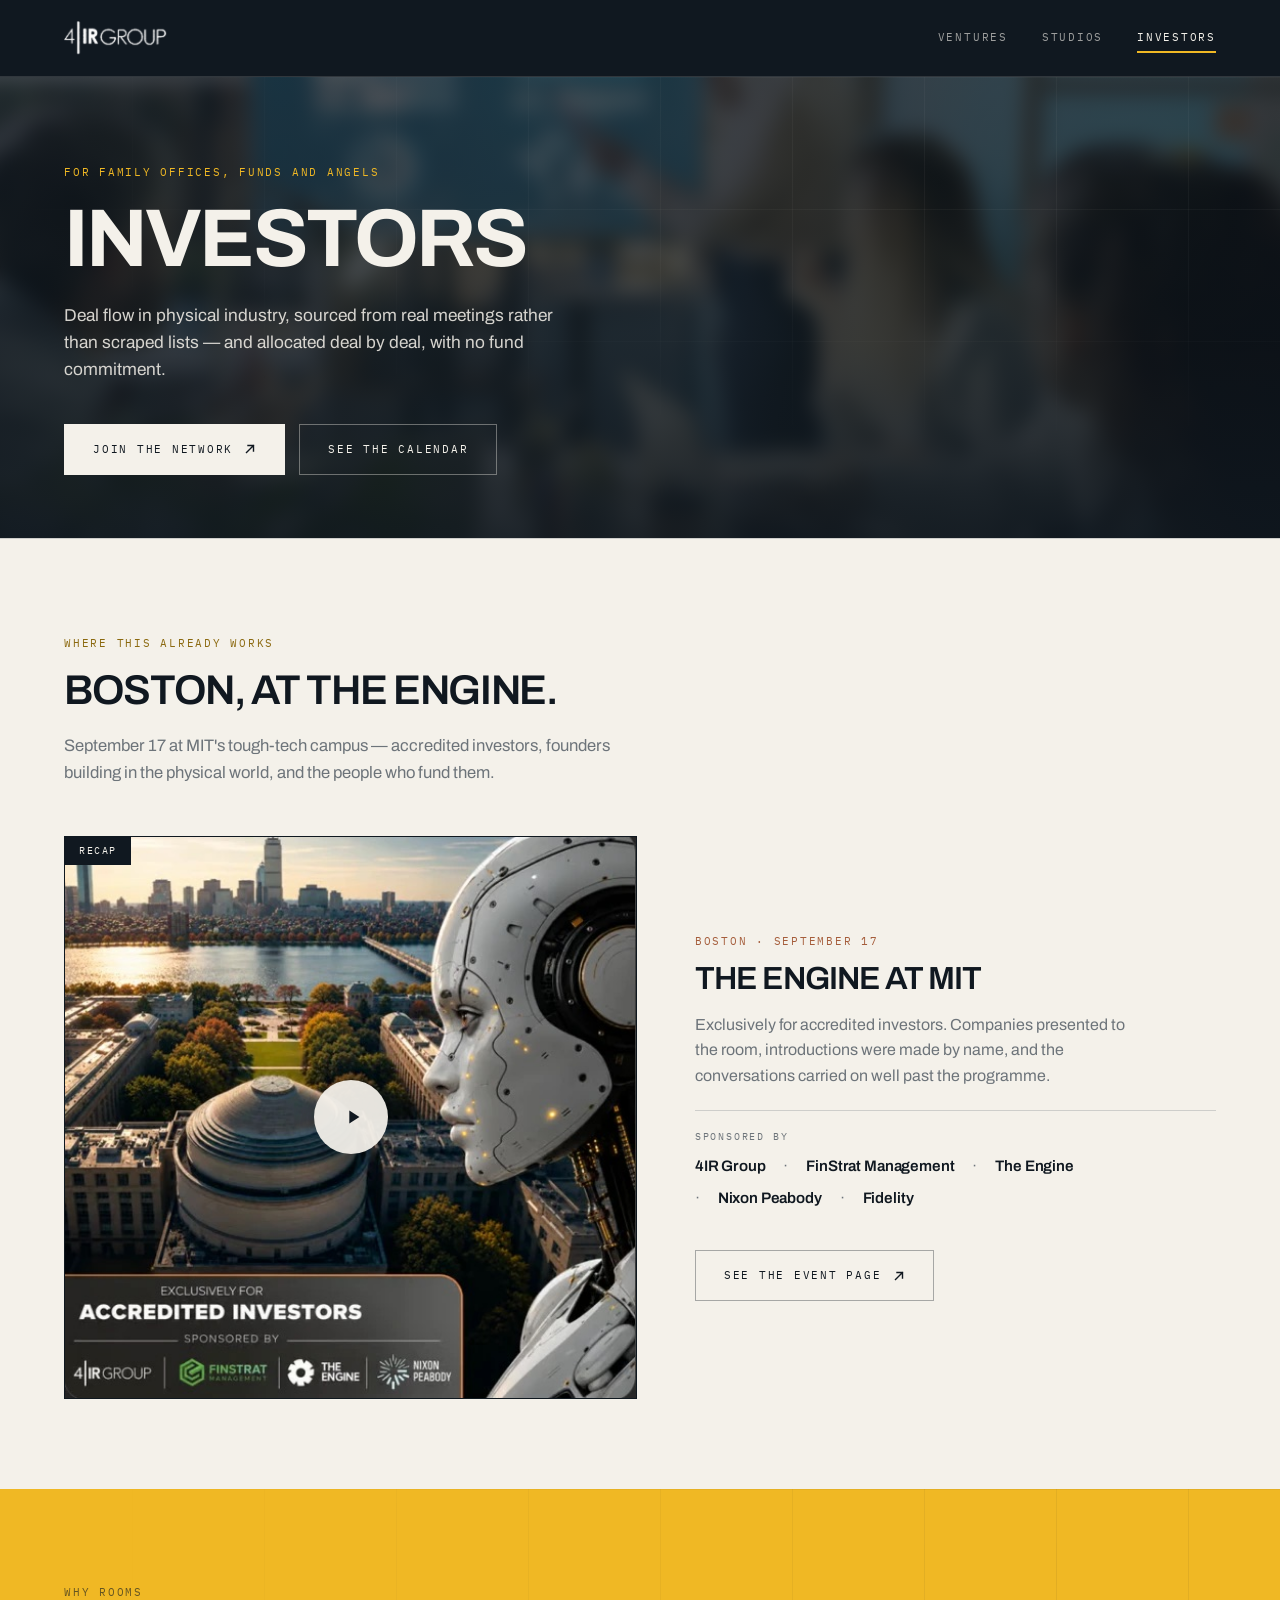
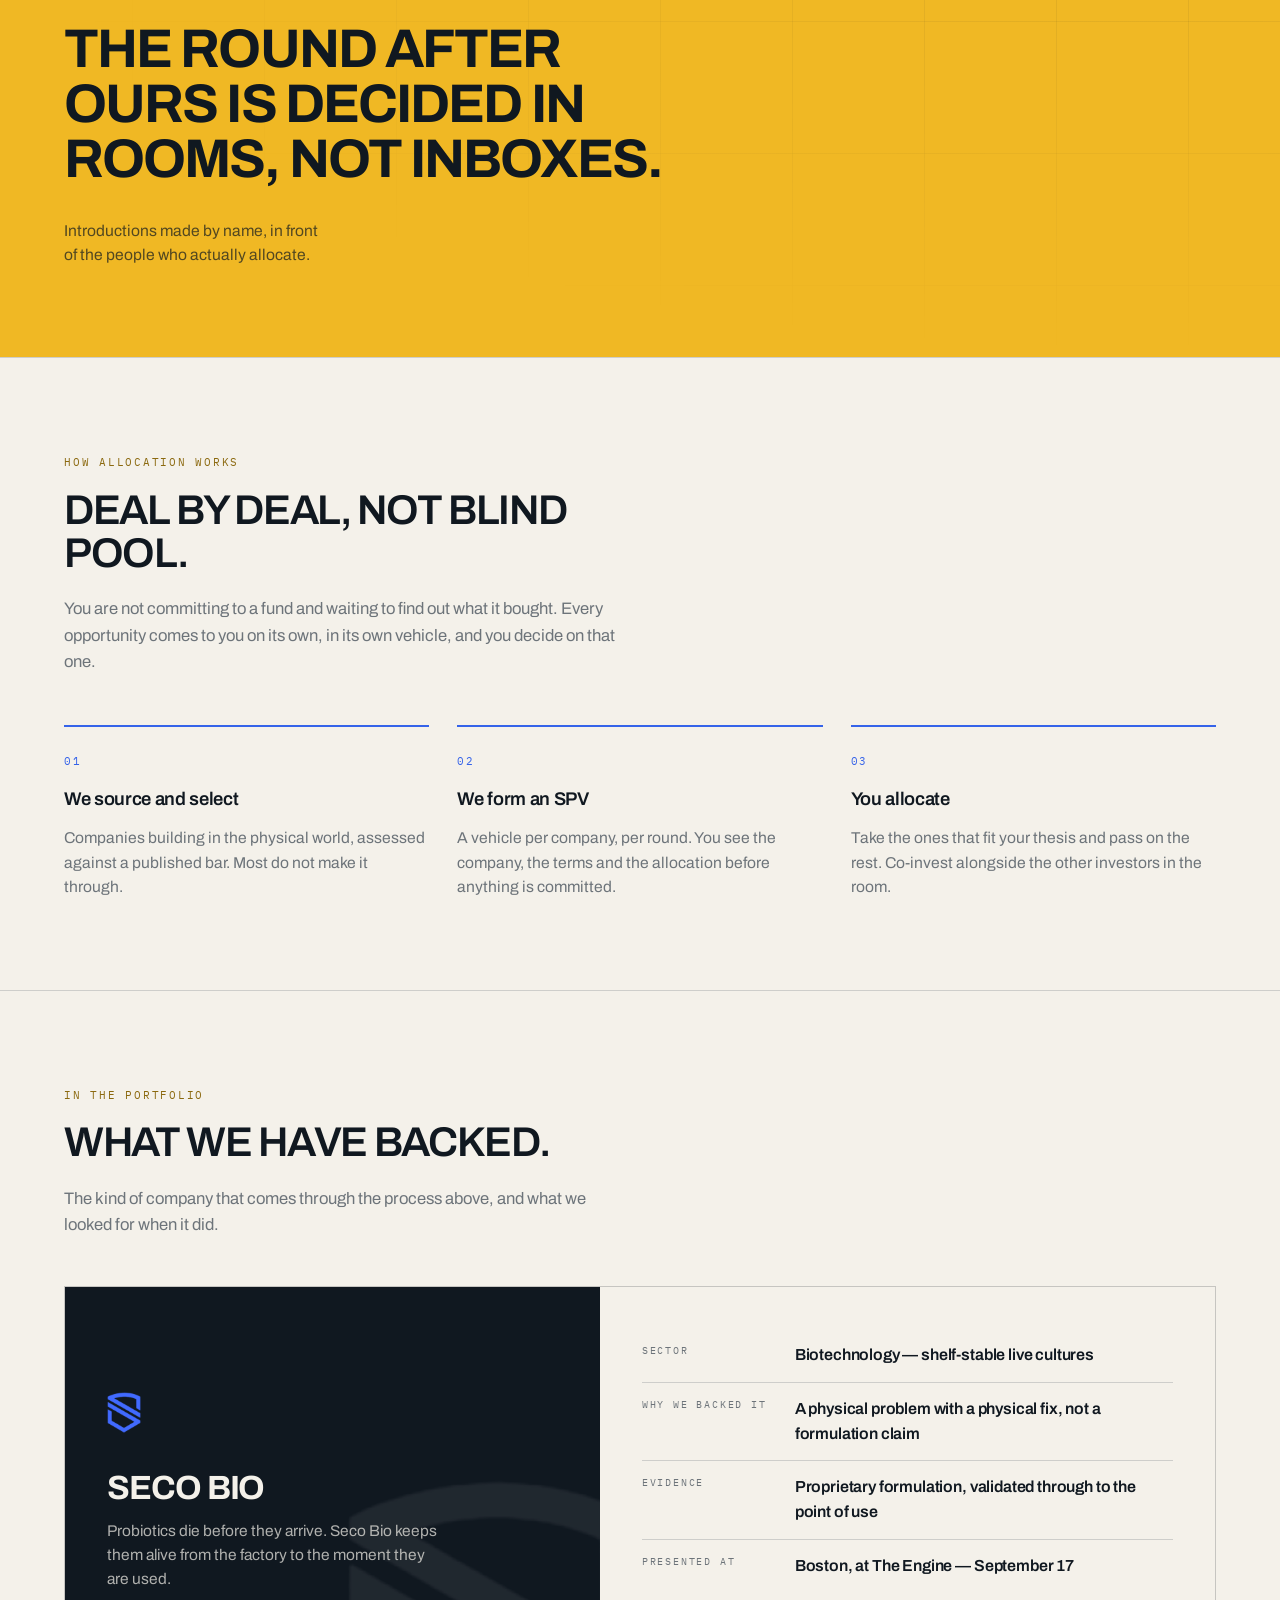
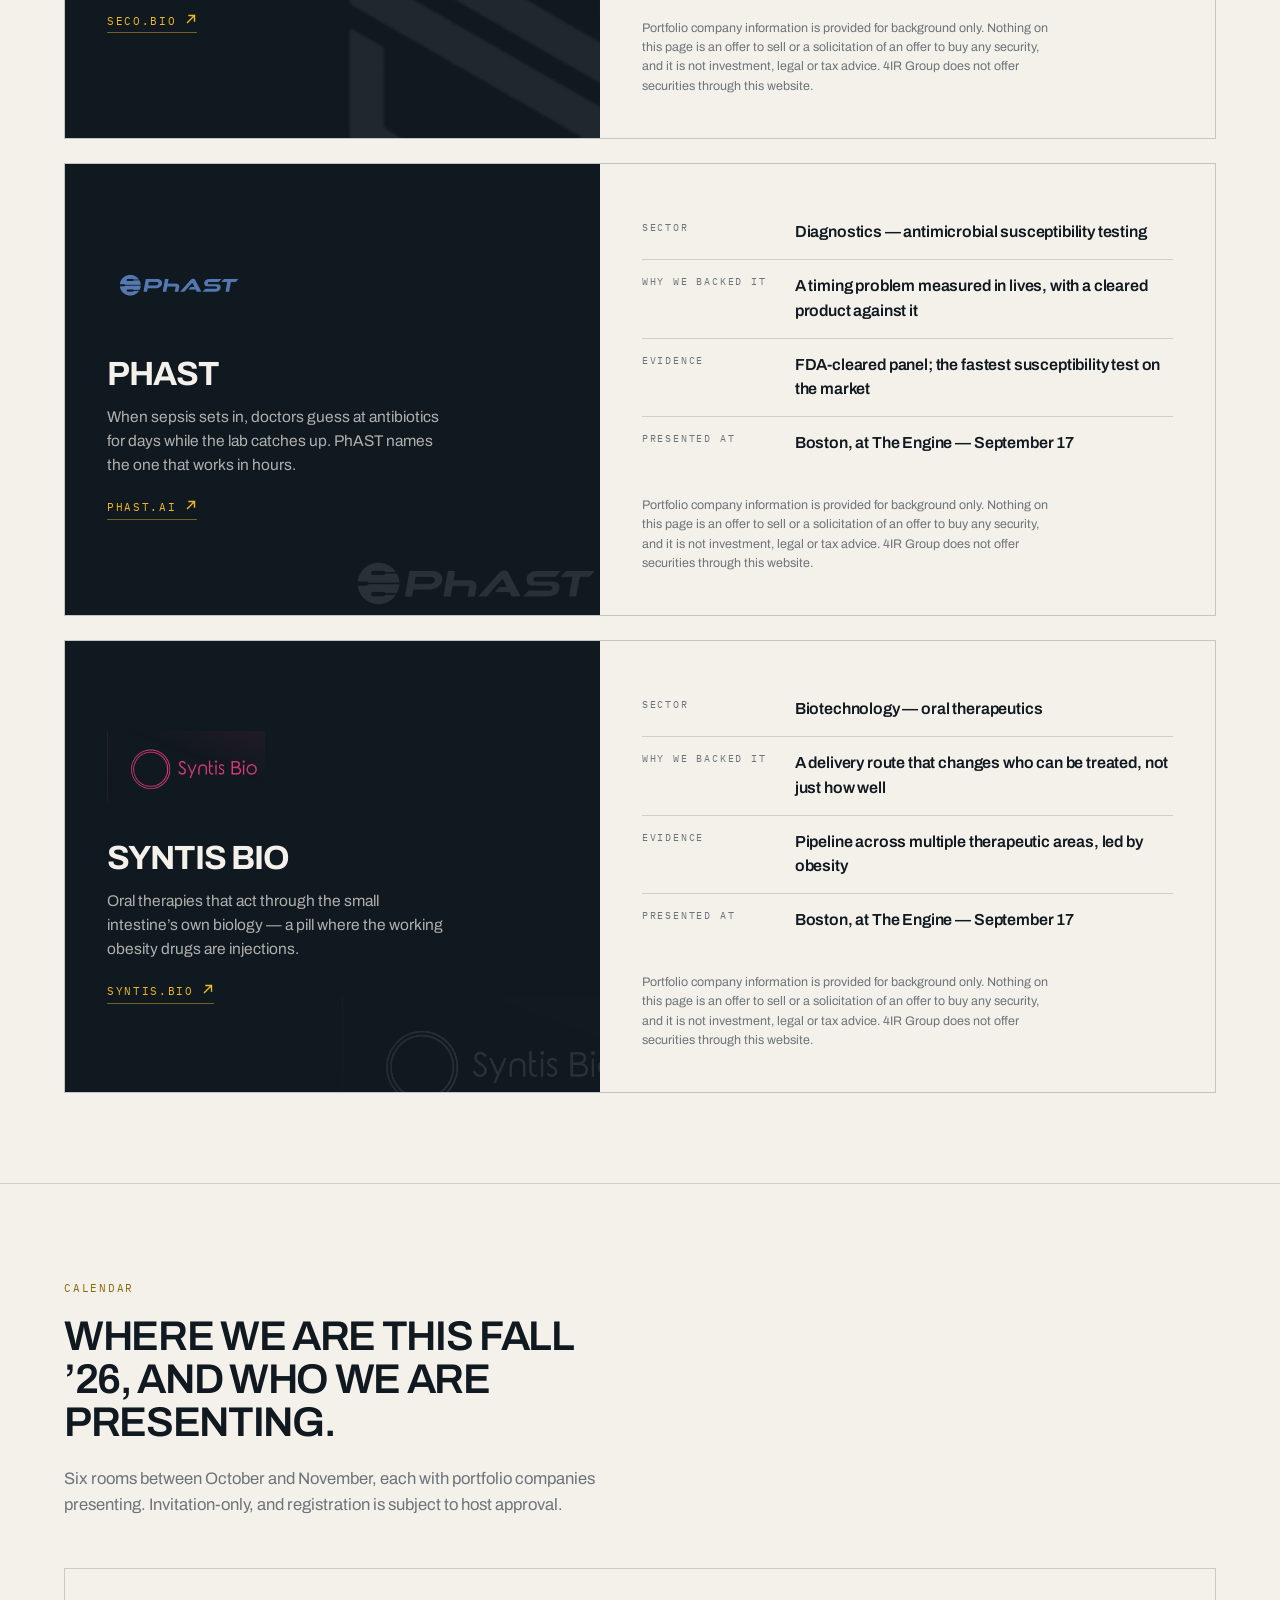
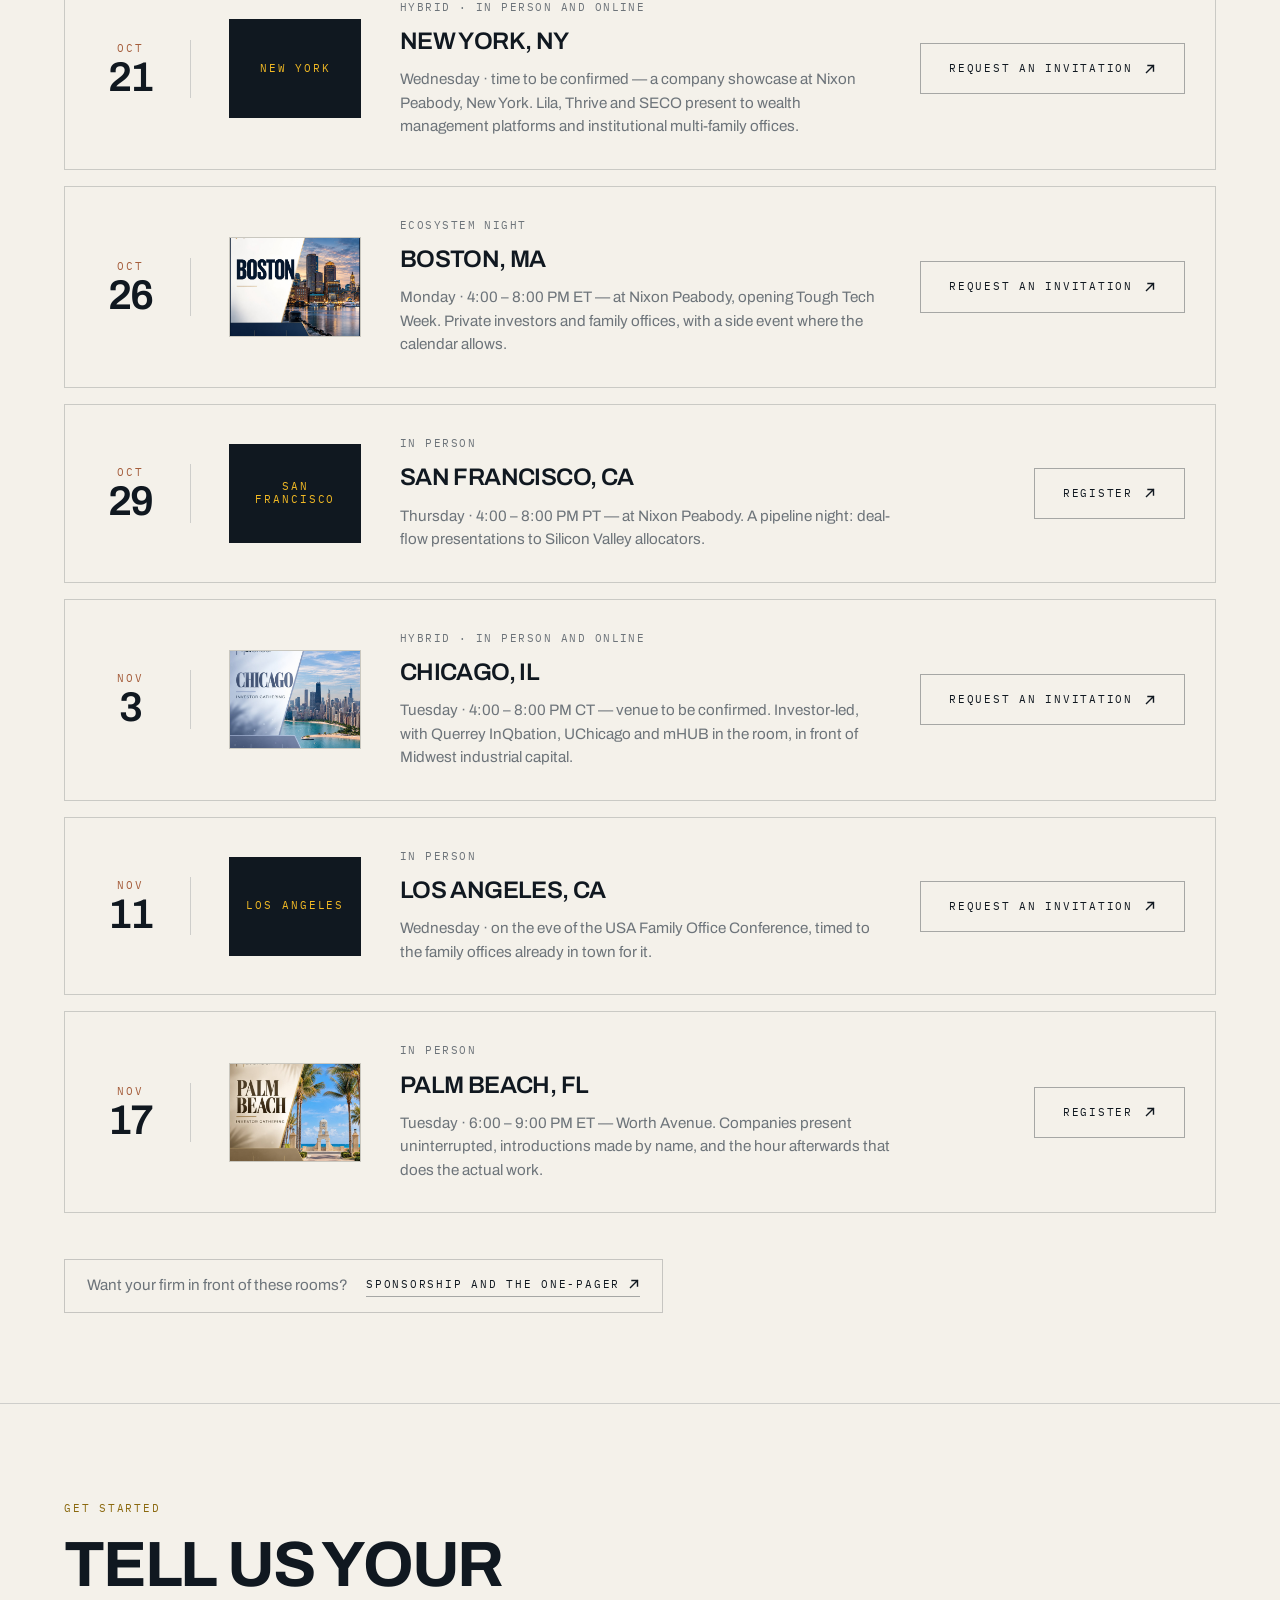
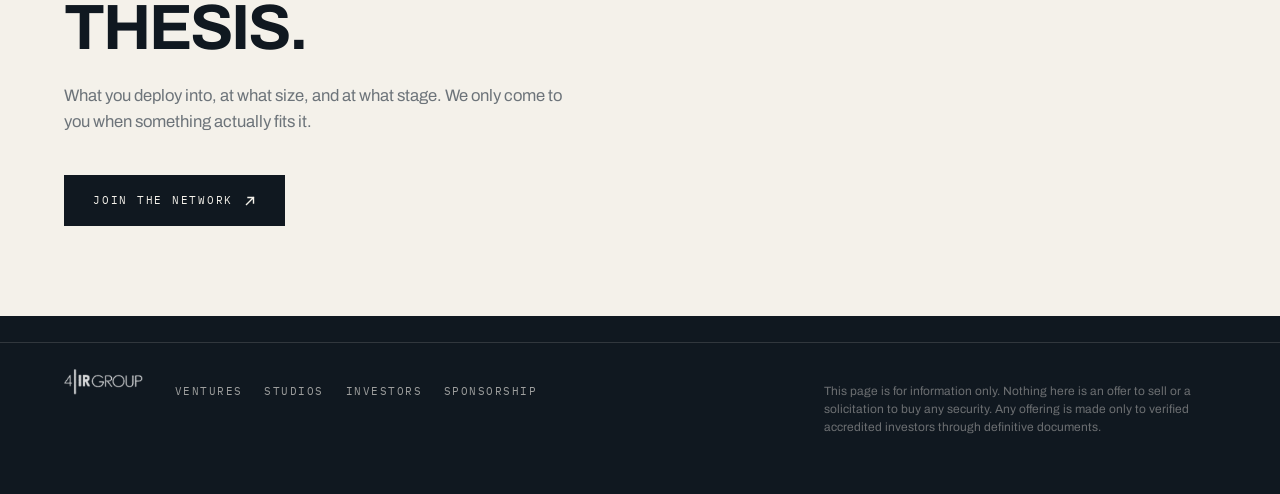
==== commit 9d4d4c22: "Replace the fall schedule with the current six rooms The three pages carried a schedule that no long" ====
--- a/investors/index.html
+++ b/investors/index.html
@@ -40,6 +40,10 @@
   /* The Luma cover is the thing people recognise, so it earns a column of
      its own next to the date rather than being dropped into the copy. */
   .events .cover{overflow:hidden;border:1px solid rgba(16,24,32,.14);line-height:0;background:var(--parchment-deep)}
+  .events .cover.noart{display:flex;align-items:center;justify-content:center;aspect-ratio:4/3;
+    background:var(--midnight);border-color:var(--midnight)}
+  .events .cover.noart span{font-family:var(--mono);font-size:10.5px;letter-spacing:.18em;
+    text-transform:uppercase;color:var(--gold);line-height:1.3;text-align:center;padding:0 8px}
   .events .cover img{width:100%;aspect-ratio:4/3;object-fit:cover;display:block;transition:transform .5s cubic-bezier(.2,.7,.2,1)}
   .events li:hover .cover img{transform:scale(1.05)}
   @media(max-width:980px){
@@ -431,68 +435,68 @@
       <div class="lead-in">
         <span class="eyebrow">Calendar</span>
         <h2>Where we are this fall &rsquo;26, and who we are presenting.</h2>
-        <p>Six private evenings, each with portfolio companies presenting to the room. Invitation-only, and registration is subject to host approval.</p>
+        <p>Six rooms between October and November, each with portfolio companies presenting. Invitation-only, and registration is subject to host approval.</p>
       </div>
       <ul class="events">
         <li>
-          <div class="date"><div class="mon">Oct</div><div class="day">8</div></div>
+          <div class="date"><div class="mon">Oct</div><div class="day">21</div></div>
+          <div class="cover noart"><span>New York</span></div>
+          <div>
+            <div class="where">Hybrid &middot; in person and online</div>
+            <h3>New York, NY</h3>
+            <p>Wednesday &middot; time to be confirmed &mdash; a company showcase at Nixon Peabody, New York. Lila, Thrive and SECO present to wealth management platforms and institutional multi-family offices.</p>
+          </div>
+          <div class="cta-cell"><a class="btn btn-line" href="#" data-form="investing">Request an invitation <svg width="12" height="12" viewBox="0 0 12 12" fill="none" aria-hidden="true"><path d="M2.5 9.5L9.5 2.5M9.5 2.5H4M9.5 2.5V8" stroke="currentColor" stroke-width="1.4" stroke-linecap="square"/></svg></a></div>
+        </li>
+        <li>
+          <div class="date"><div class="mon">Oct</div><div class="day">26</div></div>
           <div class="cover"><img src="/assets/cities/boston.jpg" alt="" loading="lazy"></div>
           <div>
-            <div class="where">Investor evening</div>
+            <div class="where">Ecosystem night</div>
             <h3>Boston, MA</h3>
-            <p>Thursday · 6:00 – 9:00 PM — companies present uninterrupted, introductions made by name, and the hour afterwards that does the actual work.</p>
-          </div>
-          <div class="cta-cell"><a class="btn btn-line" href="https://luma.com/4IRGroupBoston">Register <svg width="12" height="12" viewBox="0 0 12 12" fill="none" aria-hidden="true"><path d="M2.5 9.5L9.5 2.5M9.5 2.5H4M9.5 2.5V8" stroke="currentColor" stroke-width="1.4" stroke-linecap="square"/></svg></a></div>
-        </li>
-        <li>
-          <div class="date"><div class="mon">Oct</div><div class="day">13</div></div>
-          <div class="cover"><img src="/assets/cities/salt-lake.jpg" alt="" loading="lazy"></div>
+            <p>Monday &middot; 4:00 &ndash; 8:00 PM ET &mdash; at Nixon Peabody, opening Tough Tech Week. Private investors and family offices, with a side event where the calendar allows.</p>
+          </div>
+          <div class="cta-cell"><a class="btn btn-line" href="#" data-form="investing">Request an invitation <svg width="12" height="12" viewBox="0 0 12 12" fill="none" aria-hidden="true"><path d="M2.5 9.5L9.5 2.5M9.5 2.5H4M9.5 2.5V8" stroke="currentColor" stroke-width="1.4" stroke-linecap="square"/></svg></a></div>
+        </li>
+        <li>
+          <div class="date"><div class="mon">Oct</div><div class="day">29</div></div>
+          <div class="cover noart"><span>San Francisco</span></div>
           <div>
-            <div class="where">Investor evening</div>
-            <h3>Salt Lake City, UT</h3>
-            <p>Tuesday · 6:00 – 9:00 PM MDT — companies present uninterrupted, introductions made by name, and the hour afterwards that does the actual work.</p>
-          </div>
-          <div class="cta-cell"><a class="btn btn-line" href="https://luma.com/saltlake">Register <svg width="12" height="12" viewBox="0 0 12 12" fill="none" aria-hidden="true"><path d="M2.5 9.5L9.5 2.5M9.5 2.5H4M9.5 2.5V8" stroke="currentColor" stroke-width="1.4" stroke-linecap="square"/></svg></a></div>
-        </li>
-        <li>
-          <div class="date"><div class="mon">Oct</div><div class="day">27</div></div>
-          <div class="cover"><img src="/assets/cities/beverly-hills.jpg" alt="" loading="lazy"></div>
+            <div class="where">In person</div>
+            <h3>San Francisco, CA</h3>
+            <p>Thursday &middot; 4:00 &ndash; 8:00 PM PT &mdash; at Nixon Peabody. A pipeline night: deal-flow presentations to Silicon Valley allocators.</p>
+          </div>
+          <div class="cta-cell"><a class="btn btn-line" href="https://luma.com/paloaltoCa">Register <svg width="12" height="12" viewBox="0 0 12 12" fill="none" aria-hidden="true"><path d="M2.5 9.5L9.5 2.5M9.5 2.5H4M9.5 2.5V8" stroke="currentColor" stroke-width="1.4" stroke-linecap="square"/></svg></a></div>
+        </li>
+        <li>
+          <div class="date"><div class="mon">Nov</div><div class="day">3</div></div>
+          <div class="cover"><img src="/assets/cities/chicago.jpg" alt="" loading="lazy"></div>
           <div>
-            <div class="where">Investor evening</div>
-            <h3>Beverly Hills, CA</h3>
-            <p>Tuesday · 6:00 – 9:00 PM PDT — companies present uninterrupted, introductions made by name, and the hour afterwards that does the actual work.</p>
-          </div>
-          <div class="cta-cell"><a class="btn btn-line" href="https://luma.com/bevhills">Register <svg width="12" height="12" viewBox="0 0 12 12" fill="none" aria-hidden="true"><path d="M2.5 9.5L9.5 2.5M9.5 2.5H4M9.5 2.5V8" stroke="currentColor" stroke-width="1.4" stroke-linecap="square"/></svg></a></div>
-        </li>
-        <li>
-          <div class="date"><div class="mon">Nov</div><div class="day">3</div></div>
-          <div class="cover"><img src="/assets/cities/palo-alto.jpg" alt="" loading="lazy"></div>
+            <div class="where">Hybrid &middot; in person and online</div>
+            <h3>Chicago, IL</h3>
+            <p>Tuesday &middot; 4:00 &ndash; 8:00 PM CT &mdash; venue to be confirmed. Investor-led, with Querrey InQbation, UChicago and mHUB in the room, in front of Midwest industrial capital.</p>
+          </div>
+          <div class="cta-cell"><a class="btn btn-line" href="#" data-form="investing">Request an invitation <svg width="12" height="12" viewBox="0 0 12 12" fill="none" aria-hidden="true"><path d="M2.5 9.5L9.5 2.5M9.5 2.5H4M9.5 2.5V8" stroke="currentColor" stroke-width="1.4" stroke-linecap="square"/></svg></a></div>
+        </li>
+        <li>
+          <div class="date"><div class="mon">Nov</div><div class="day">11</div></div>
+          <div class="cover noart"><span>Los Angeles</span></div>
           <div>
-            <div class="where">Investor evening</div>
-            <h3>Palo Alto, CA</h3>
-            <p>Tuesday · 6:00 – 8:00 PM PST — companies present uninterrupted, introductions made by name, and the hour afterwards that does the actual work.</p>
-          </div>
-          <div class="cta-cell"><a class="btn btn-line" href="https://luma.com/paloaltoCa">Register <svg width="12" height="12" viewBox="0 0 12 12" fill="none" aria-hidden="true"><path d="M2.5 9.5L9.5 2.5M9.5 2.5H4M9.5 2.5V8" stroke="currentColor" stroke-width="1.4" stroke-linecap="square"/></svg></a></div>
-        </li>
-        <li>
-          <div class="date"><div class="mon">Nov</div><div class="day">5</div></div>
+            <div class="where">In person</div>
+            <h3>Los Angeles, CA</h3>
+            <p>Wednesday &middot; on the eve of the USA Family Office Conference, timed to the family offices already in town for it.</p>
+          </div>
+          <div class="cta-cell"><a class="btn btn-line" href="#" data-form="investing">Request an invitation <svg width="12" height="12" viewBox="0 0 12 12" fill="none" aria-hidden="true"><path d="M2.5 9.5L9.5 2.5M9.5 2.5H4M9.5 2.5V8" stroke="currentColor" stroke-width="1.4" stroke-linecap="square"/></svg></a></div>
+        </li>
+        <li>
+          <div class="date"><div class="mon">Nov</div><div class="day">17</div></div>
           <div class="cover"><img src="/assets/cities/palm-beach.jpg" alt="" loading="lazy"></div>
           <div>
-            <div class="where">Investor evening</div>
+            <div class="where">In person</div>
             <h3>Palm Beach, FL</h3>
-            <p>Thursday · 6:00 – 9:00 PM — companies present uninterrupted, introductions made by name, and the hour afterwards that does the actual work.</p>
+            <p>Tuesday &middot; 6:00 &ndash; 9:00 PM ET &mdash; Worth Avenue. Companies present uninterrupted, introductions made by name, and the hour afterwards that does the actual work.</p>
           </div>
           <div class="cta-cell"><a class="btn btn-line" href="https://luma.com/palmbeachworthave">Register <svg width="12" height="12" viewBox="0 0 12 12" fill="none" aria-hidden="true"><path d="M2.5 9.5L9.5 2.5M9.5 2.5H4M9.5 2.5V8" stroke="currentColor" stroke-width="1.4" stroke-linecap="square"/></svg></a></div>
-        </li>
-        <li>
-          <div class="date"><div class="mon">Nov</div><div class="day">12</div></div>
-          <div class="cover"><img src="/assets/cities/chicago.jpg" alt="" loading="lazy"></div>
-          <div>
-            <div class="where">Investor evening</div>
-            <h3>Chicago, IL</h3>
-            <p>Thursday · 6:00 – 9:00 PM — companies present uninterrupted, introductions made by name, and the hour afterwards that does the actual work.</p>
-          </div>
-          <div class="cta-cell"><a class="btn btn-line" href="https://luma.com/chicago4ir">Register <svg width="12" height="12" viewBox="0 0 12 12" fill="none" aria-hidden="true"><path d="M2.5 9.5L9.5 2.5M9.5 2.5H4M9.5 2.5V8" stroke="currentColor" stroke-width="1.4" stroke-linecap="square"/></svg></a></div>
         </li>
       </ul>
 
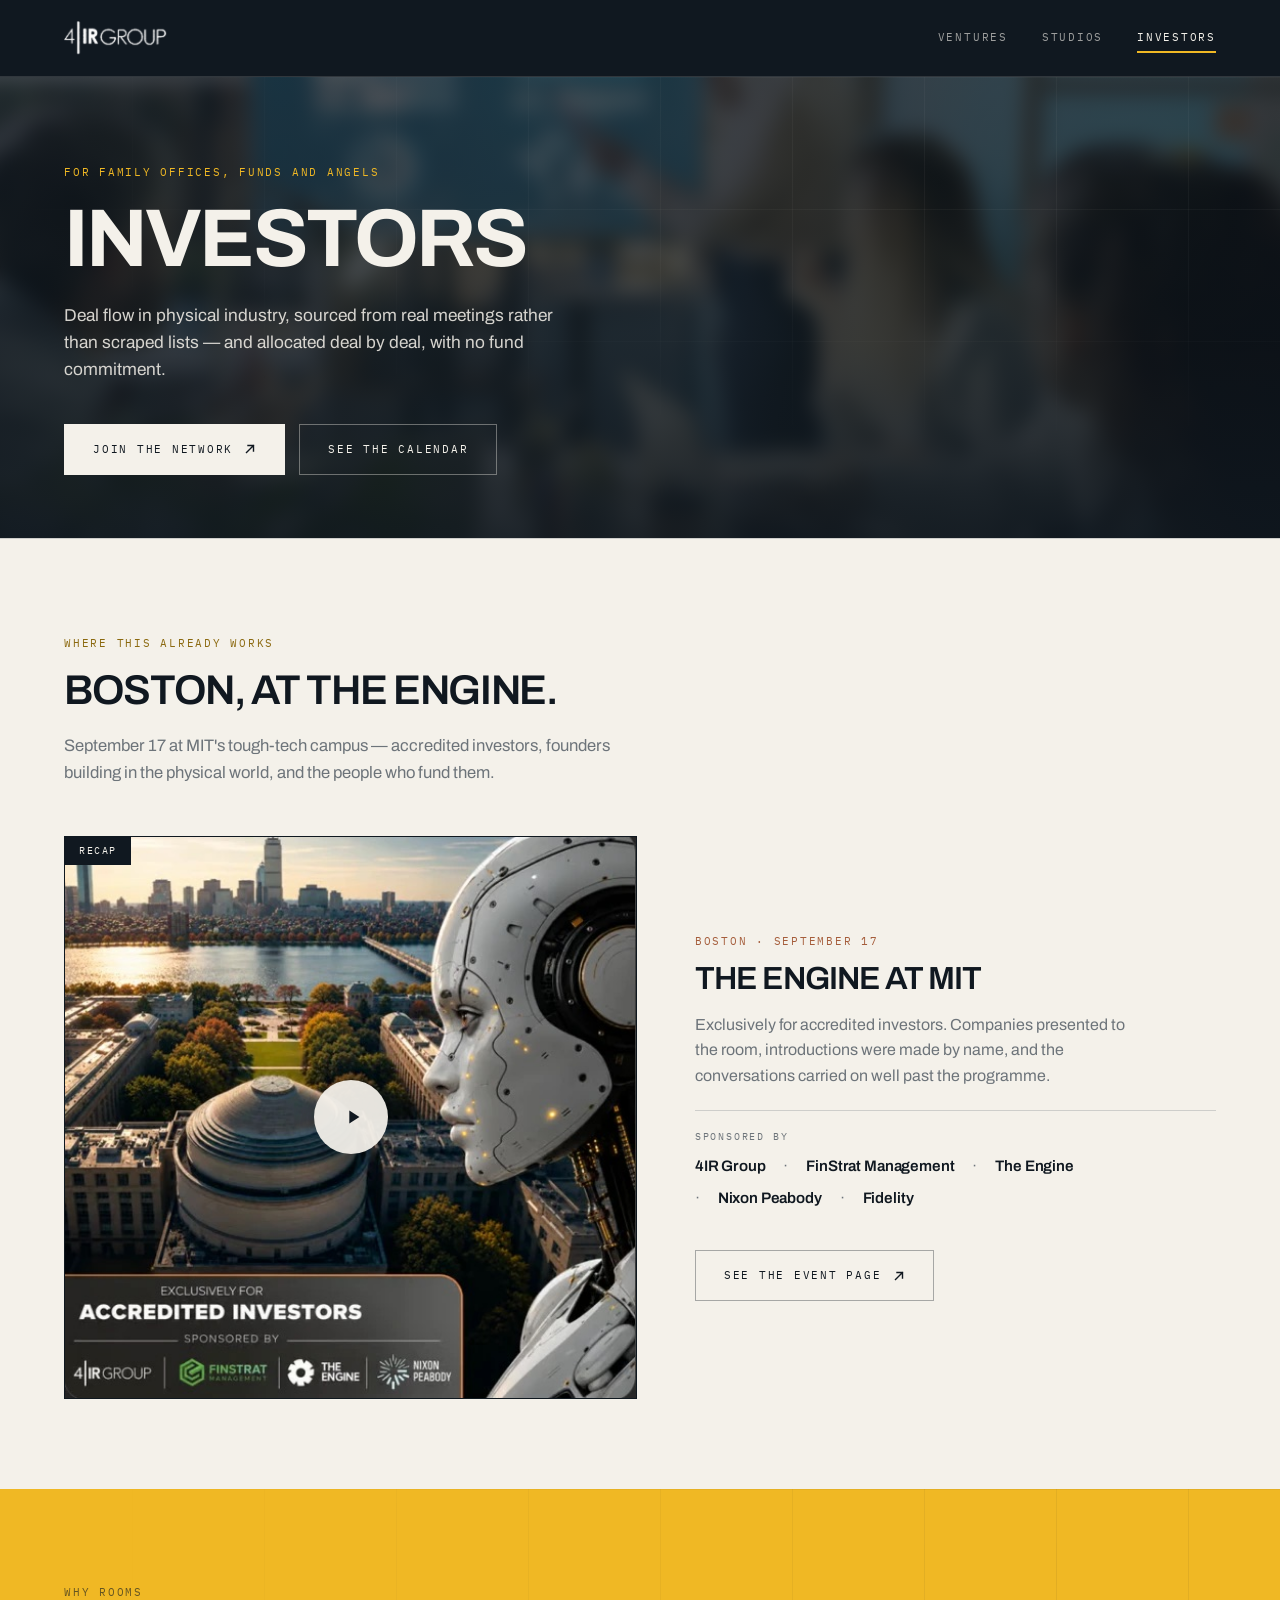
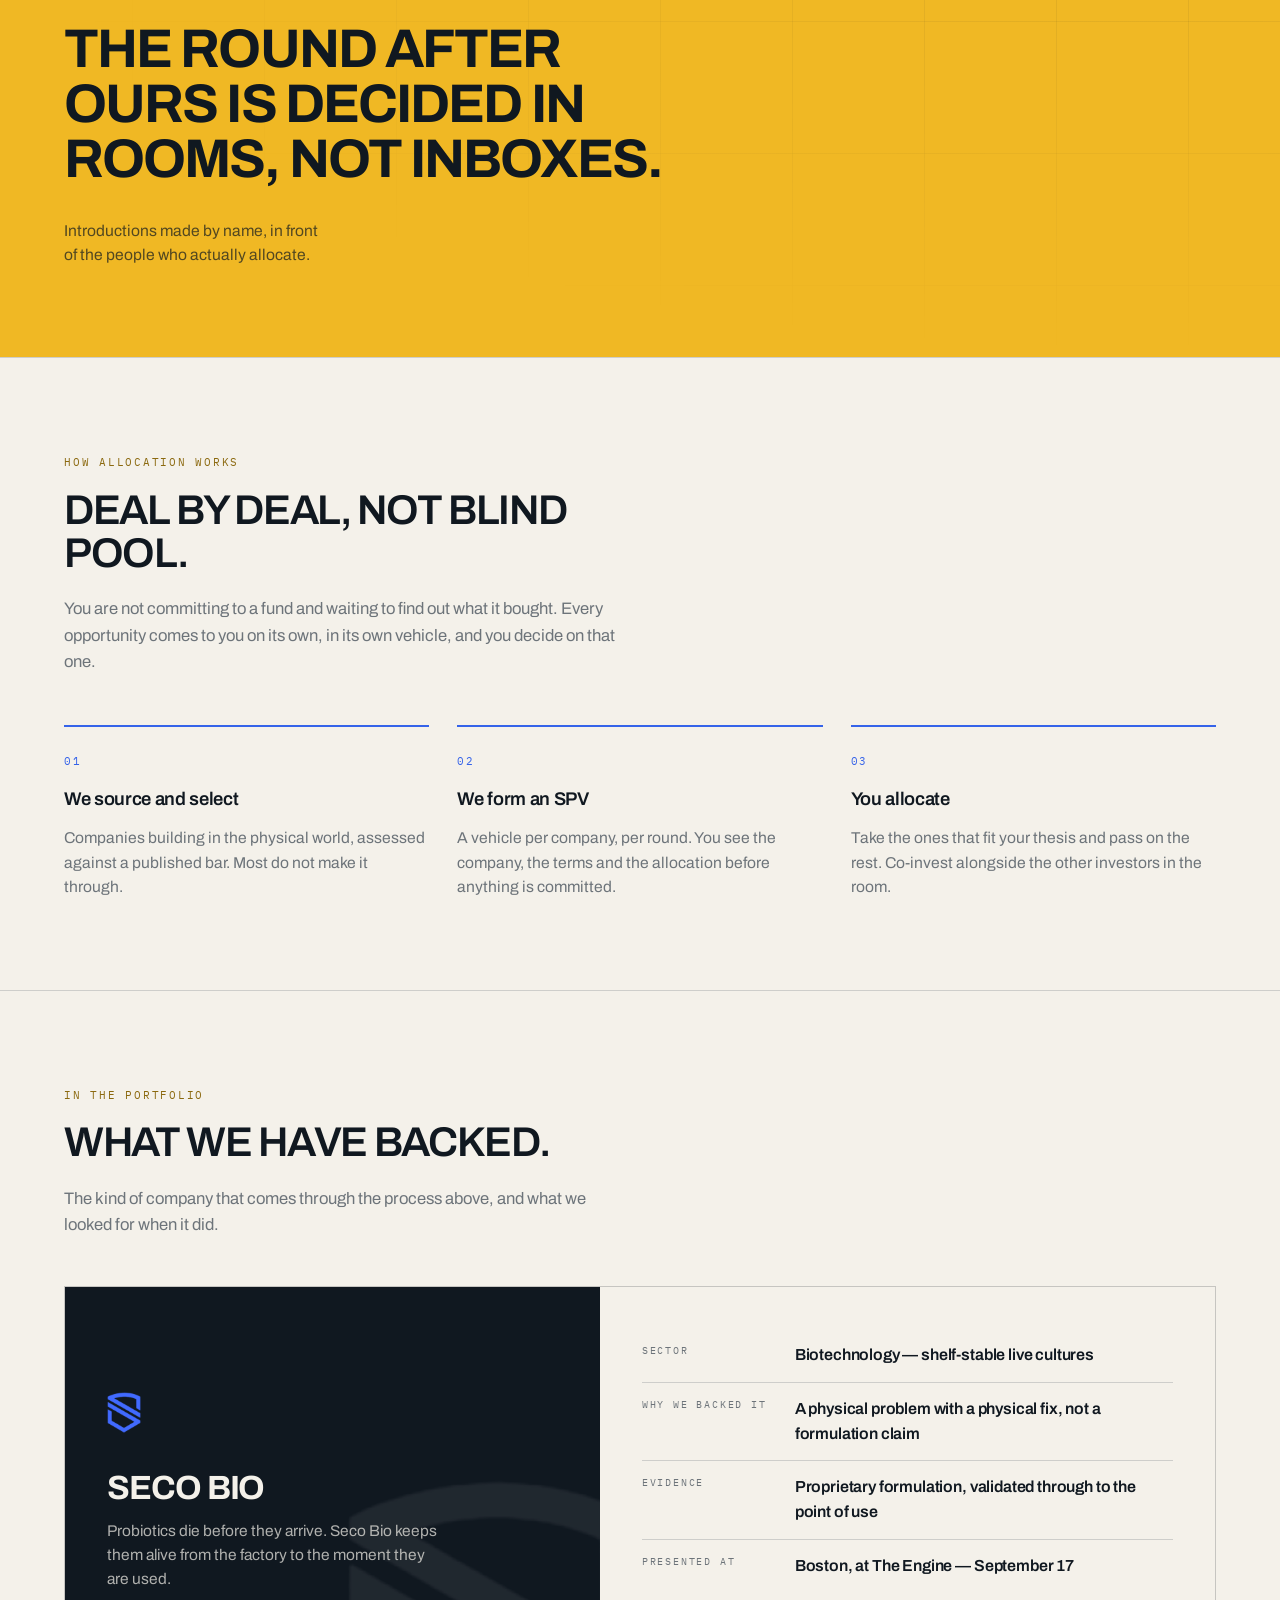
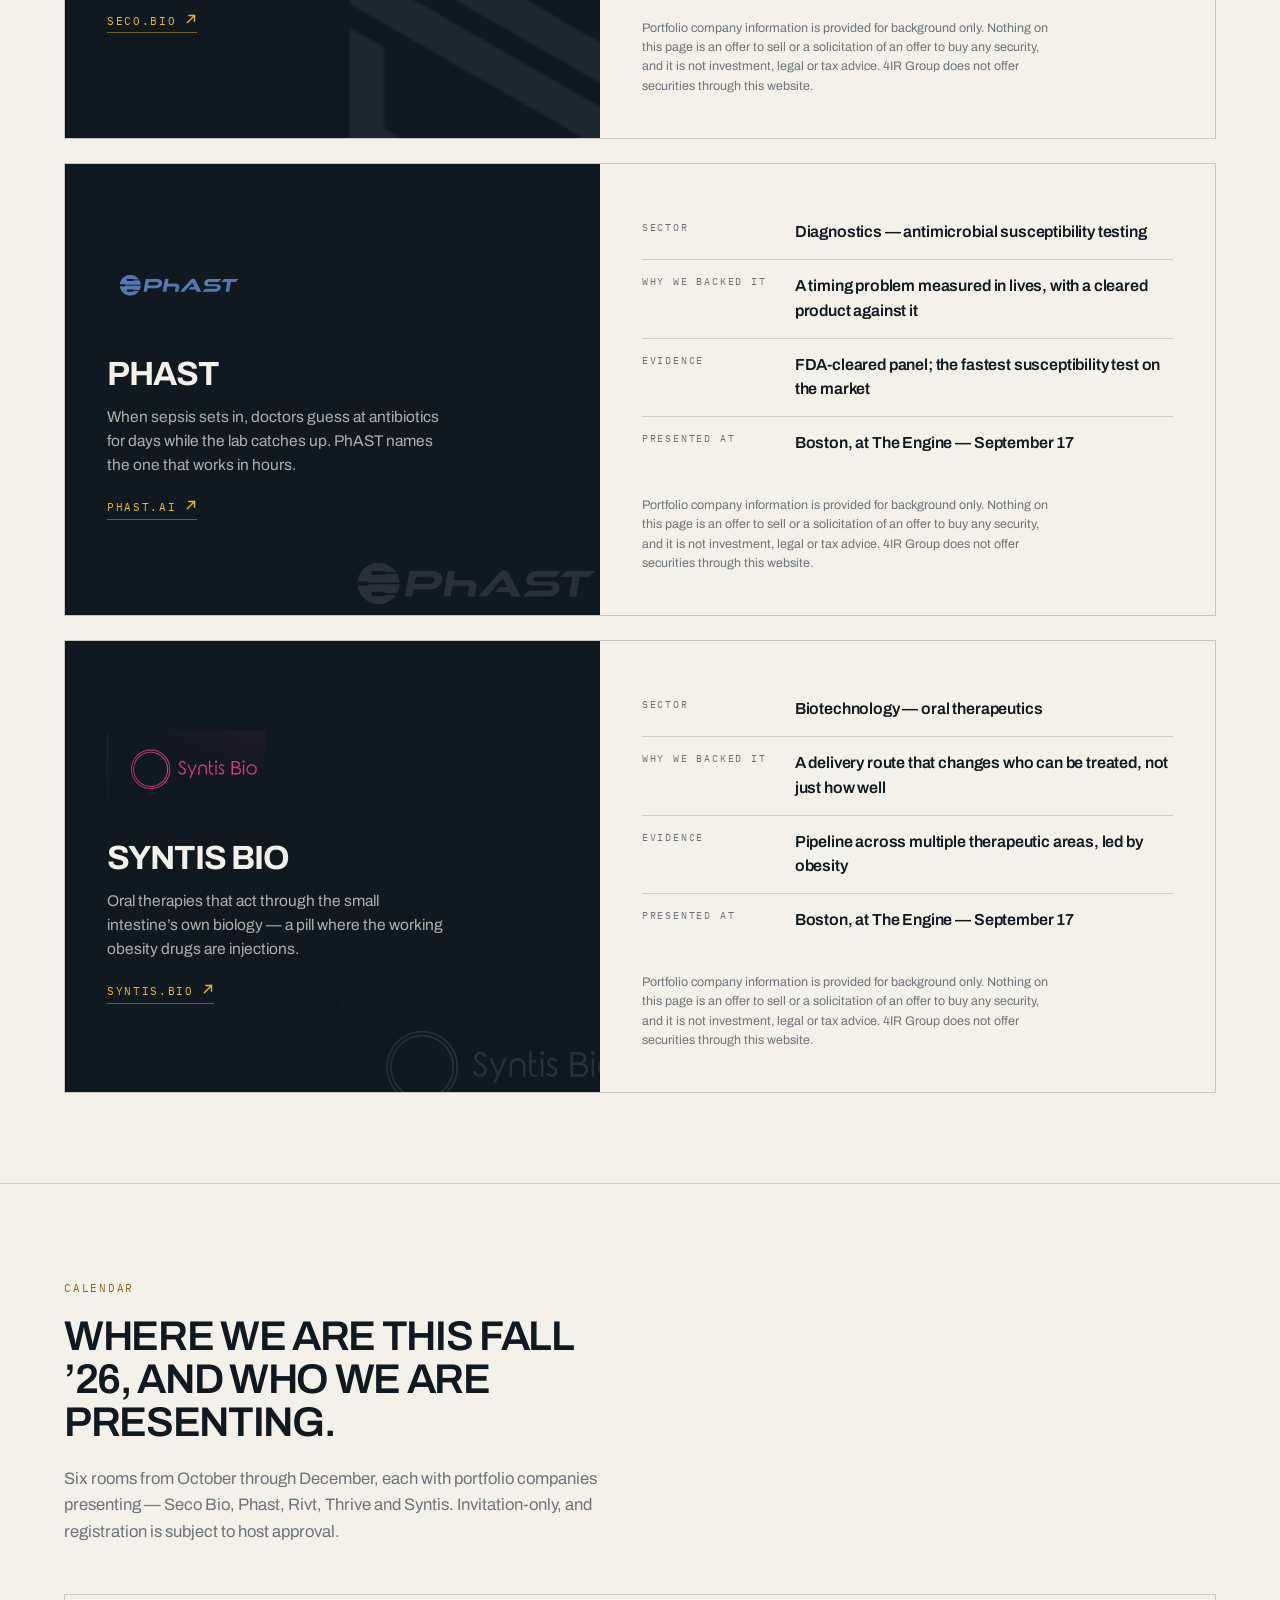
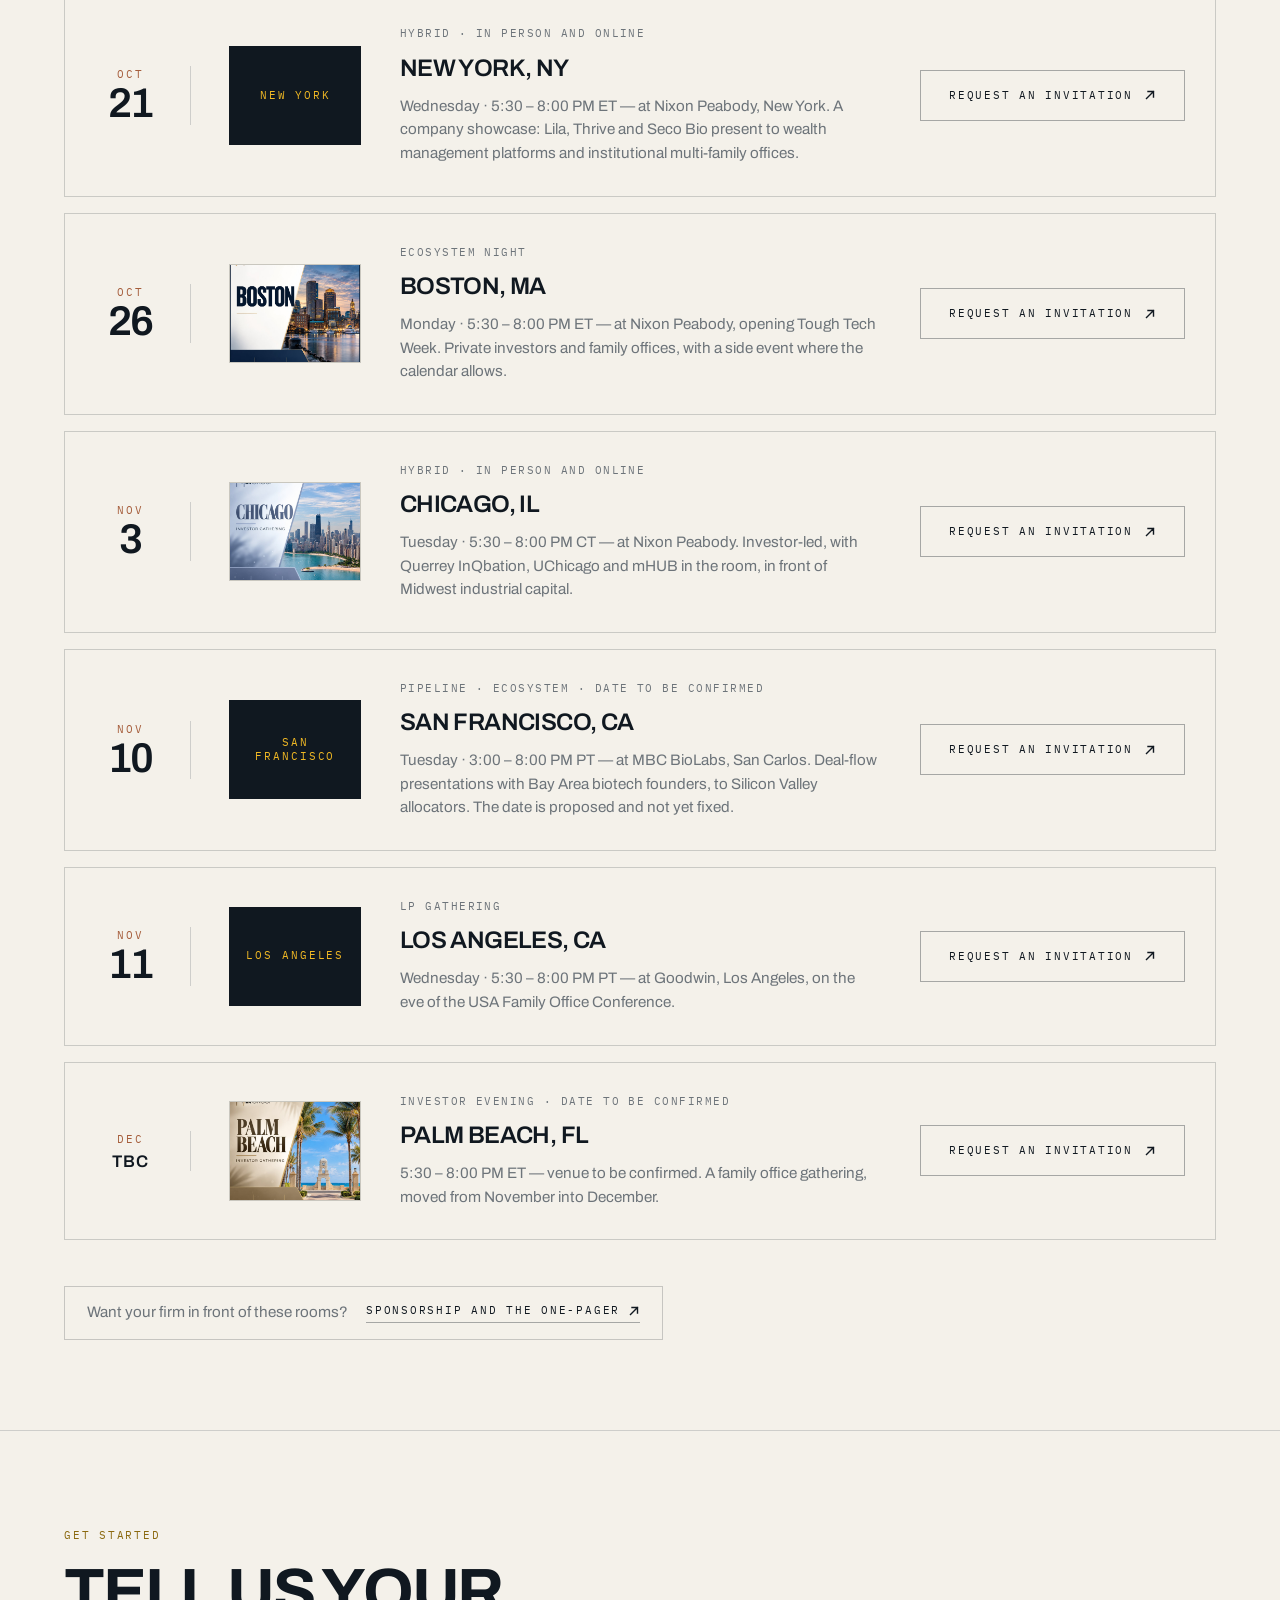
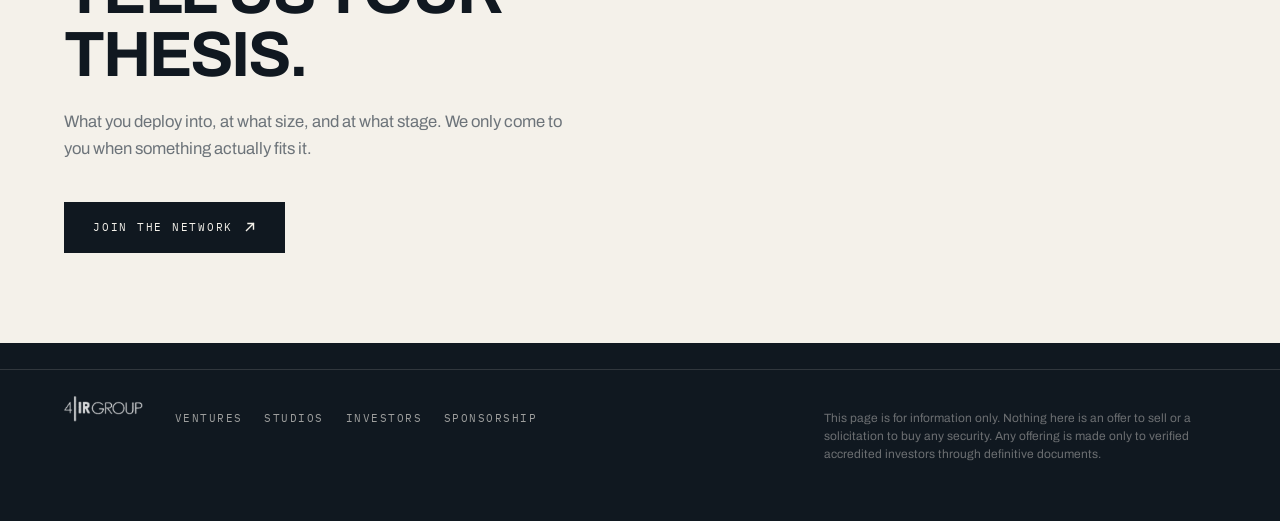
==== commit 8f99e185: "Take the schedule from the Oct 12 internal run of show Several stops moved against the earlier sheet" ====
--- a/investors/index.html
+++ b/investors/index.html
@@ -40,6 +40,7 @@
   /* The Luma cover is the thing people recognise, so it earns a column of
      its own next to the date rather than being dropped into the copy. */
   .events .cover{overflow:hidden;border:1px solid rgba(16,24,32,.14);line-height:0;background:var(--parchment-deep)}
+  .events .day.tbc{font-size:1.05rem;letter-spacing:.06em;padding-top:6px}
   .events .cover.noart{display:flex;align-items:center;justify-content:center;aspect-ratio:4/3;
     background:var(--midnight);border-color:var(--midnight)}
   .events .cover.noart span{font-family:var(--mono);font-size:10.5px;letter-spacing:.18em;
@@ -435,7 +436,7 @@
       <div class="lead-in">
         <span class="eyebrow">Calendar</span>
         <h2>Where we are this fall &rsquo;26, and who we are presenting.</h2>
-        <p>Six rooms between October and November, each with portfolio companies presenting. Invitation-only, and registration is subject to host approval.</p>
+        <p>Six rooms from October through December, each with portfolio companies presenting &mdash; Seco Bio, Phast, Rivt, Thrive and Syntis. Invitation-only, and registration is subject to host approval.</p>
       </div>
       <ul class="events">
         <li>
@@ -444,7 +445,7 @@
           <div>
             <div class="where">Hybrid &middot; in person and online</div>
             <h3>New York, NY</h3>
-            <p>Wednesday &middot; time to be confirmed &mdash; a company showcase at Nixon Peabody, New York. Lila, Thrive and SECO present to wealth management platforms and institutional multi-family offices.</p>
+            <p>Wednesday &middot; 5:30 &ndash; 8:00 PM ET &mdash; at Nixon Peabody, New York. A company showcase: Lila, Thrive and Seco Bio present to wealth management platforms and institutional multi-family offices.</p>
           </div>
           <div class="cta-cell"><a class="btn btn-line" href="#" data-form="investing">Request an invitation <svg width="12" height="12" viewBox="0 0 12 12" fill="none" aria-hidden="true"><path d="M2.5 9.5L9.5 2.5M9.5 2.5H4M9.5 2.5V8" stroke="currentColor" stroke-width="1.4" stroke-linecap="square"/></svg></a></div>
         </li>
@@ -454,19 +455,9 @@
           <div>
             <div class="where">Ecosystem night</div>
             <h3>Boston, MA</h3>
-            <p>Monday &middot; 4:00 &ndash; 8:00 PM ET &mdash; at Nixon Peabody, opening Tough Tech Week. Private investors and family offices, with a side event where the calendar allows.</p>
+            <p>Monday &middot; 5:30 &ndash; 8:00 PM ET &mdash; at Nixon Peabody, opening Tough Tech Week. Private investors and family offices, with a side event where the calendar allows.</p>
           </div>
           <div class="cta-cell"><a class="btn btn-line" href="#" data-form="investing">Request an invitation <svg width="12" height="12" viewBox="0 0 12 12" fill="none" aria-hidden="true"><path d="M2.5 9.5L9.5 2.5M9.5 2.5H4M9.5 2.5V8" stroke="currentColor" stroke-width="1.4" stroke-linecap="square"/></svg></a></div>
-        </li>
-        <li>
-          <div class="date"><div class="mon">Oct</div><div class="day">29</div></div>
-          <div class="cover noart"><span>San Francisco</span></div>
-          <div>
-            <div class="where">In person</div>
-            <h3>San Francisco, CA</h3>
-            <p>Thursday &middot; 4:00 &ndash; 8:00 PM PT &mdash; at Nixon Peabody. A pipeline night: deal-flow presentations to Silicon Valley allocators.</p>
-          </div>
-          <div class="cta-cell"><a class="btn btn-line" href="https://luma.com/paloaltoCa">Register <svg width="12" height="12" viewBox="0 0 12 12" fill="none" aria-hidden="true"><path d="M2.5 9.5L9.5 2.5M9.5 2.5H4M9.5 2.5V8" stroke="currentColor" stroke-width="1.4" stroke-linecap="square"/></svg></a></div>
         </li>
         <li>
           <div class="date"><div class="mon">Nov</div><div class="day">3</div></div>
@@ -474,7 +465,17 @@
           <div>
             <div class="where">Hybrid &middot; in person and online</div>
             <h3>Chicago, IL</h3>
-            <p>Tuesday &middot; 4:00 &ndash; 8:00 PM CT &mdash; venue to be confirmed. Investor-led, with Querrey InQbation, UChicago and mHUB in the room, in front of Midwest industrial capital.</p>
+            <p>Tuesday &middot; 5:30 &ndash; 8:00 PM CT &mdash; at Nixon Peabody. Investor-led, with Querrey InQbation, UChicago and mHUB in the room, in front of Midwest industrial capital.</p>
+          </div>
+          <div class="cta-cell"><a class="btn btn-line" href="#" data-form="investing">Request an invitation <svg width="12" height="12" viewBox="0 0 12 12" fill="none" aria-hidden="true"><path d="M2.5 9.5L9.5 2.5M9.5 2.5H4M9.5 2.5V8" stroke="currentColor" stroke-width="1.4" stroke-linecap="square"/></svg></a></div>
+        </li>
+        <li>
+          <div class="date"><div class="mon">Nov</div><div class="day">10</div></div>
+          <div class="cover noart"><span>San Francisco</span></div>
+          <div>
+            <div class="where">Pipeline &middot; ecosystem &middot; date to be confirmed</div>
+            <h3>San Francisco, CA</h3>
+            <p>Tuesday &middot; 3:00 &ndash; 8:00 PM PT &mdash; at MBC BioLabs, San Carlos. Deal-flow presentations with Bay Area biotech founders, to Silicon Valley allocators. The date is proposed and not yet fixed.</p>
           </div>
           <div class="cta-cell"><a class="btn btn-line" href="#" data-form="investing">Request an invitation <svg width="12" height="12" viewBox="0 0 12 12" fill="none" aria-hidden="true"><path d="M2.5 9.5L9.5 2.5M9.5 2.5H4M9.5 2.5V8" stroke="currentColor" stroke-width="1.4" stroke-linecap="square"/></svg></a></div>
         </li>
@@ -482,21 +483,21 @@
           <div class="date"><div class="mon">Nov</div><div class="day">11</div></div>
           <div class="cover noart"><span>Los Angeles</span></div>
           <div>
-            <div class="where">In person</div>
+            <div class="where">LP gathering</div>
             <h3>Los Angeles, CA</h3>
-            <p>Wednesday &middot; on the eve of the USA Family Office Conference, timed to the family offices already in town for it.</p>
+            <p>Wednesday &middot; 5:30 &ndash; 8:00 PM PT &mdash; at Goodwin, Los Angeles, on the eve of the USA Family Office Conference.</p>
           </div>
           <div class="cta-cell"><a class="btn btn-line" href="#" data-form="investing">Request an invitation <svg width="12" height="12" viewBox="0 0 12 12" fill="none" aria-hidden="true"><path d="M2.5 9.5L9.5 2.5M9.5 2.5H4M9.5 2.5V8" stroke="currentColor" stroke-width="1.4" stroke-linecap="square"/></svg></a></div>
         </li>
         <li>
-          <div class="date"><div class="mon">Nov</div><div class="day">17</div></div>
+          <div class="date"><div class="mon">Dec</div><div class="day tbc">TBC</div></div>
           <div class="cover"><img src="/assets/cities/palm-beach.jpg" alt="" loading="lazy"></div>
           <div>
-            <div class="where">In person</div>
+            <div class="where">Investor evening &middot; date to be confirmed</div>
             <h3>Palm Beach, FL</h3>
-            <p>Tuesday &middot; 6:00 &ndash; 9:00 PM ET &mdash; Worth Avenue. Companies present uninterrupted, introductions made by name, and the hour afterwards that does the actual work.</p>
-          </div>
-          <div class="cta-cell"><a class="btn btn-line" href="https://luma.com/palmbeachworthave">Register <svg width="12" height="12" viewBox="0 0 12 12" fill="none" aria-hidden="true"><path d="M2.5 9.5L9.5 2.5M9.5 2.5H4M9.5 2.5V8" stroke="currentColor" stroke-width="1.4" stroke-linecap="square"/></svg></a></div>
+            <p>5:30 &ndash; 8:00 PM ET &mdash; venue to be confirmed. A family office gathering, moved from November into December.</p>
+          </div>
+          <div class="cta-cell"><a class="btn btn-line" href="#" data-form="investing">Request an invitation <svg width="12" height="12" viewBox="0 0 12 12" fill="none" aria-hidden="true"><path d="M2.5 9.5L9.5 2.5M9.5 2.5H4M9.5 2.5V8" stroke="currentColor" stroke-width="1.4" stroke-linecap="square"/></svg></a></div>
         </li>
       </ul>
 
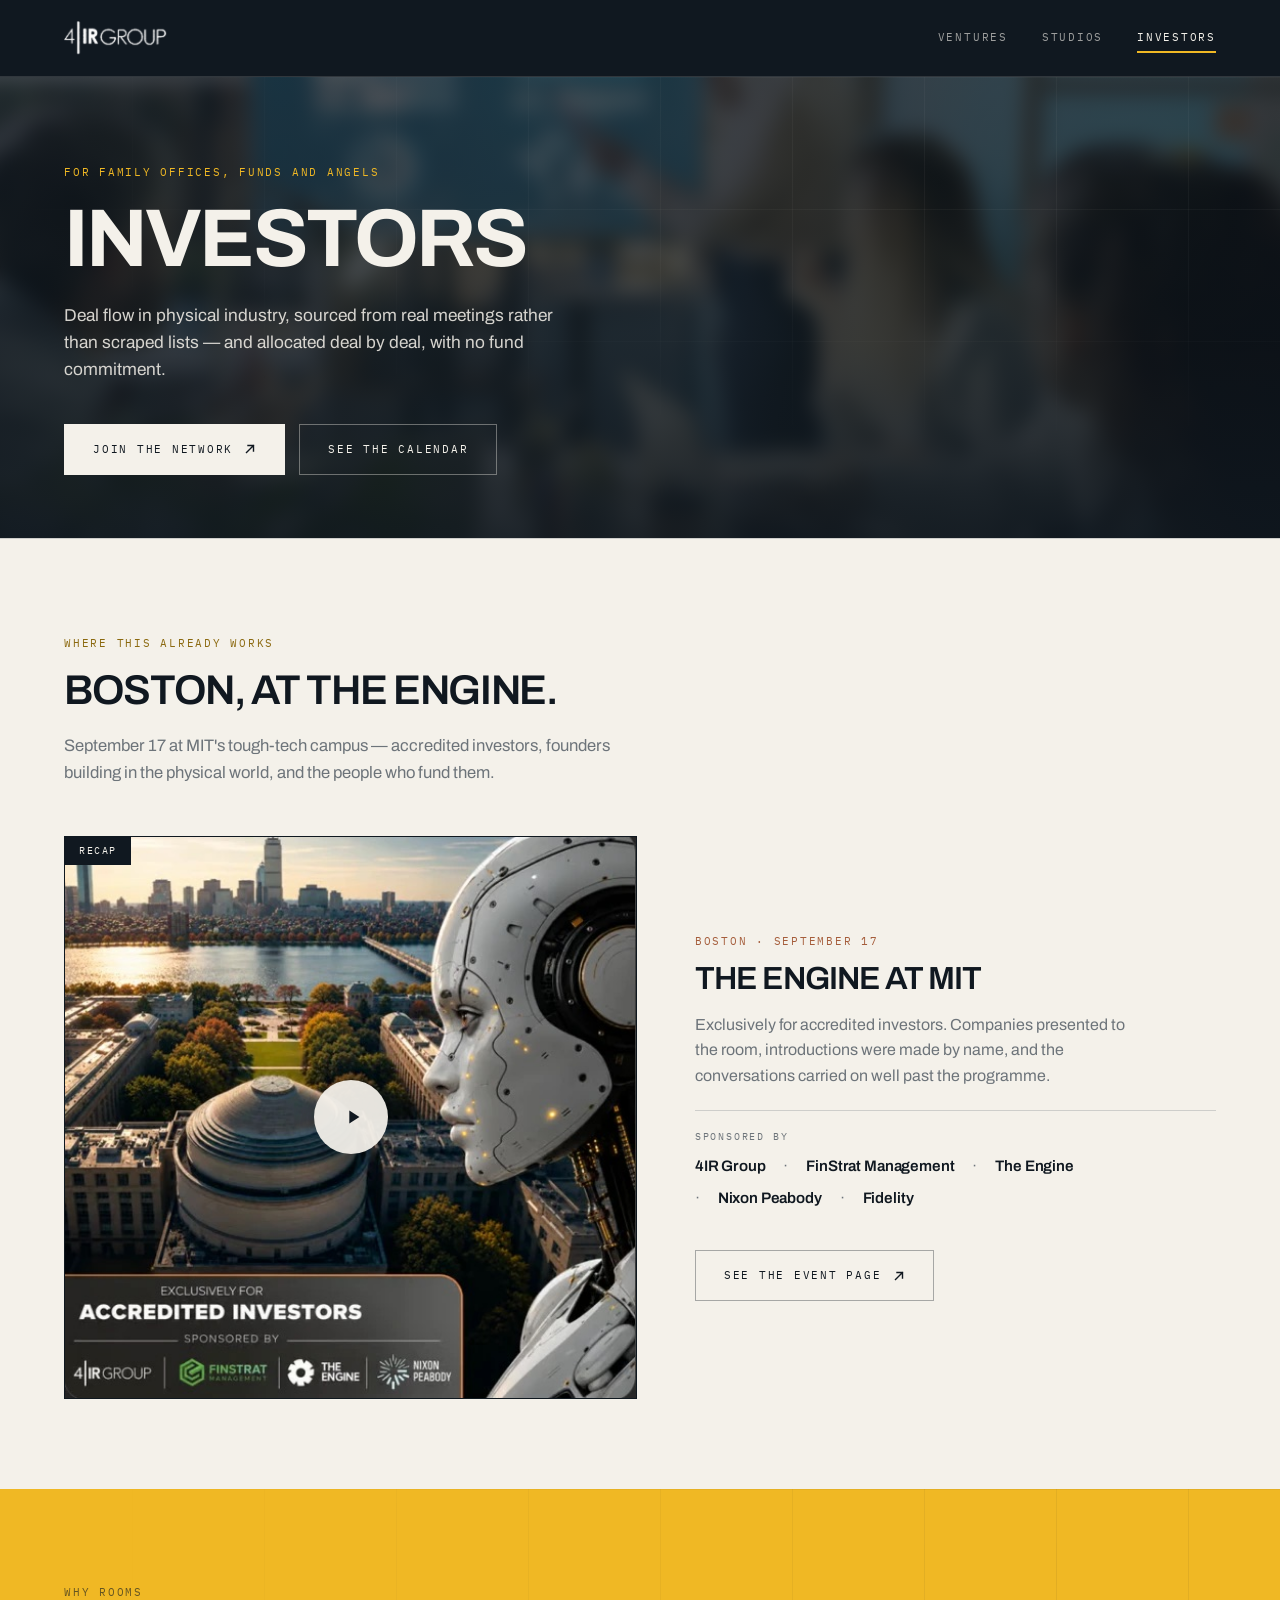
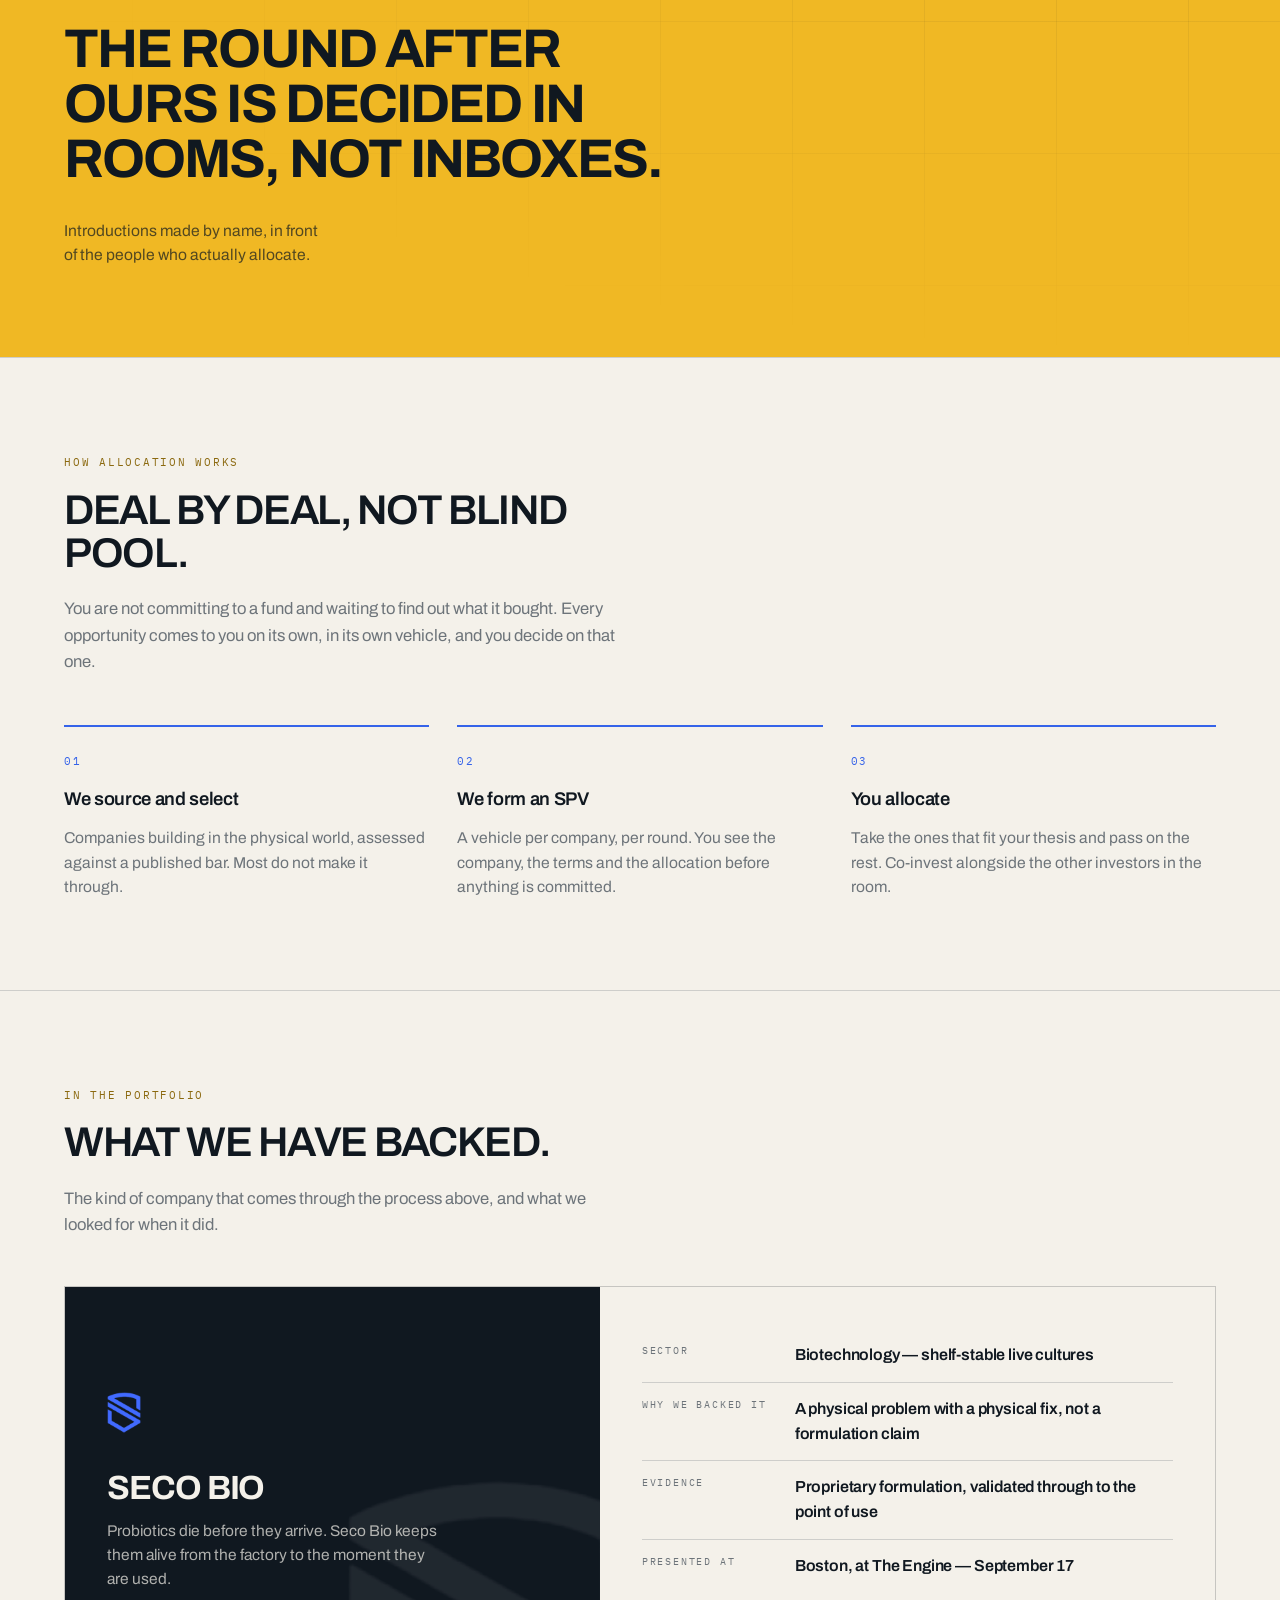
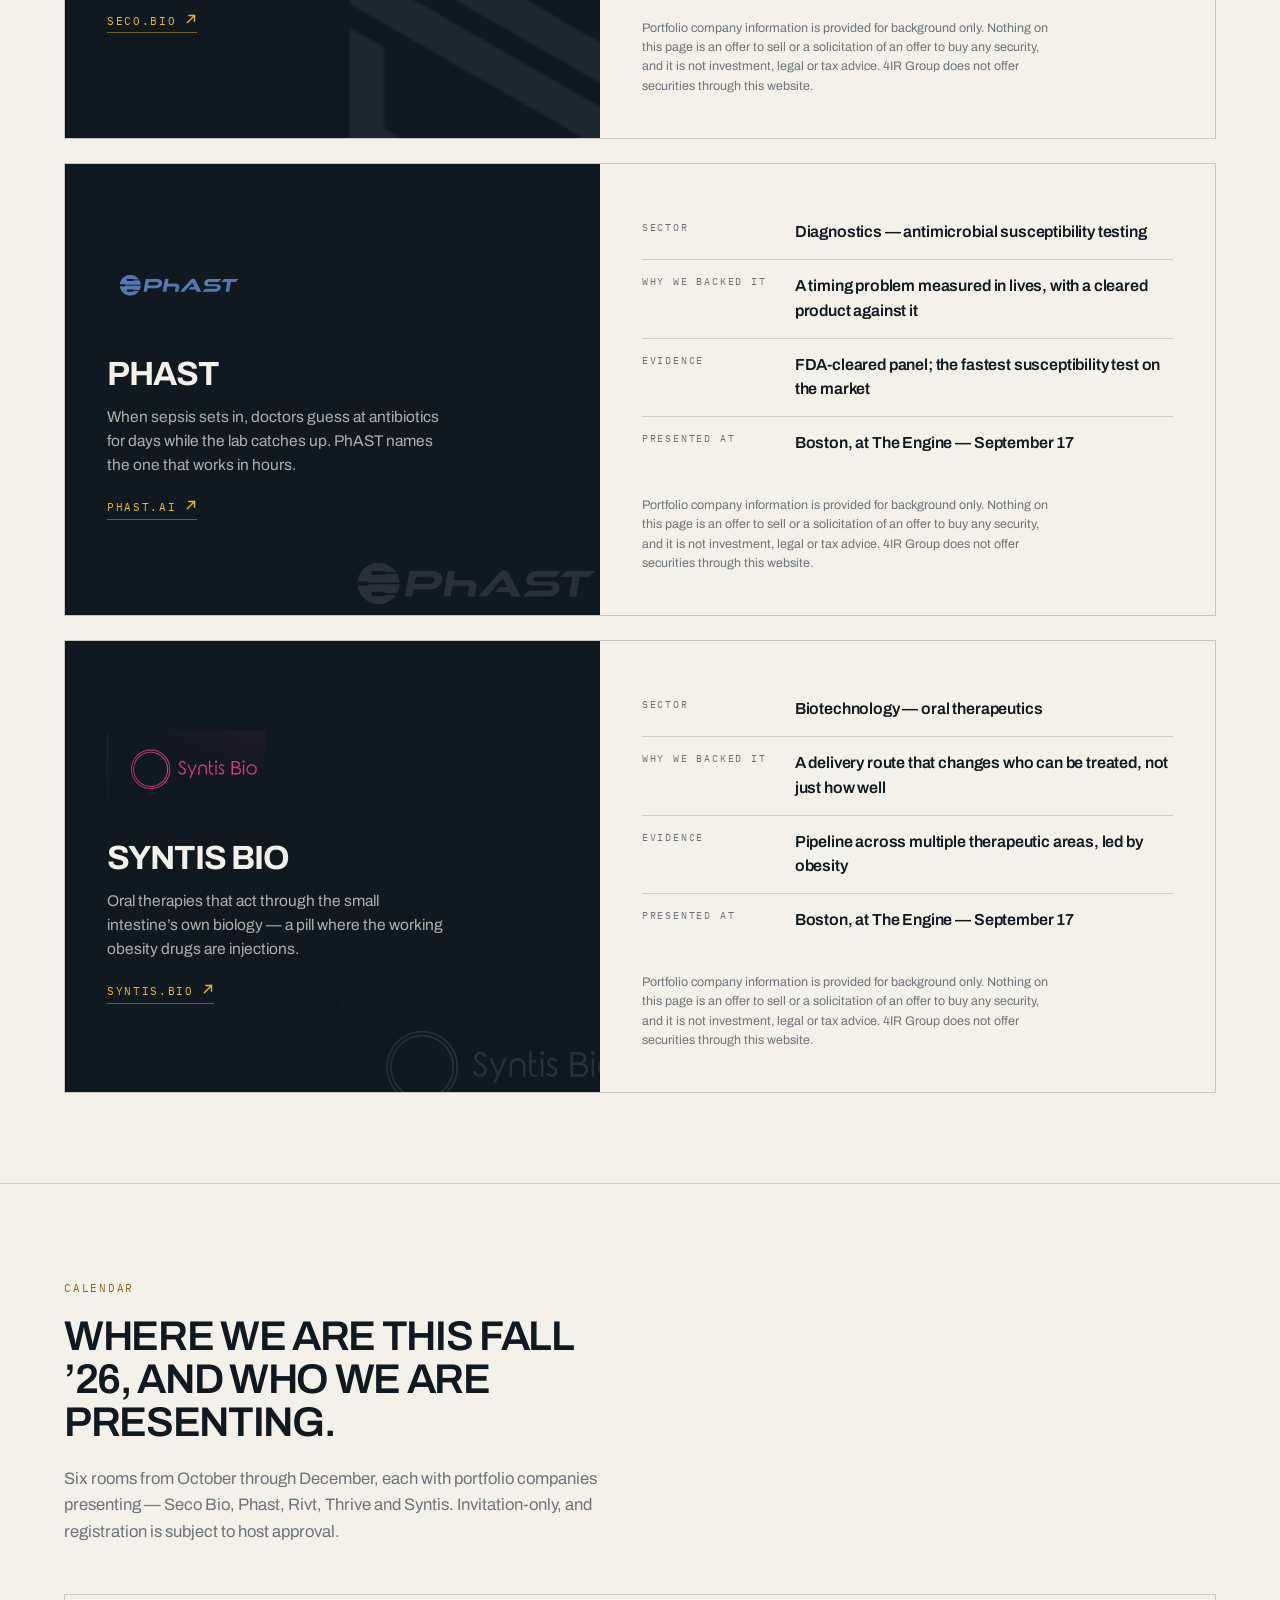
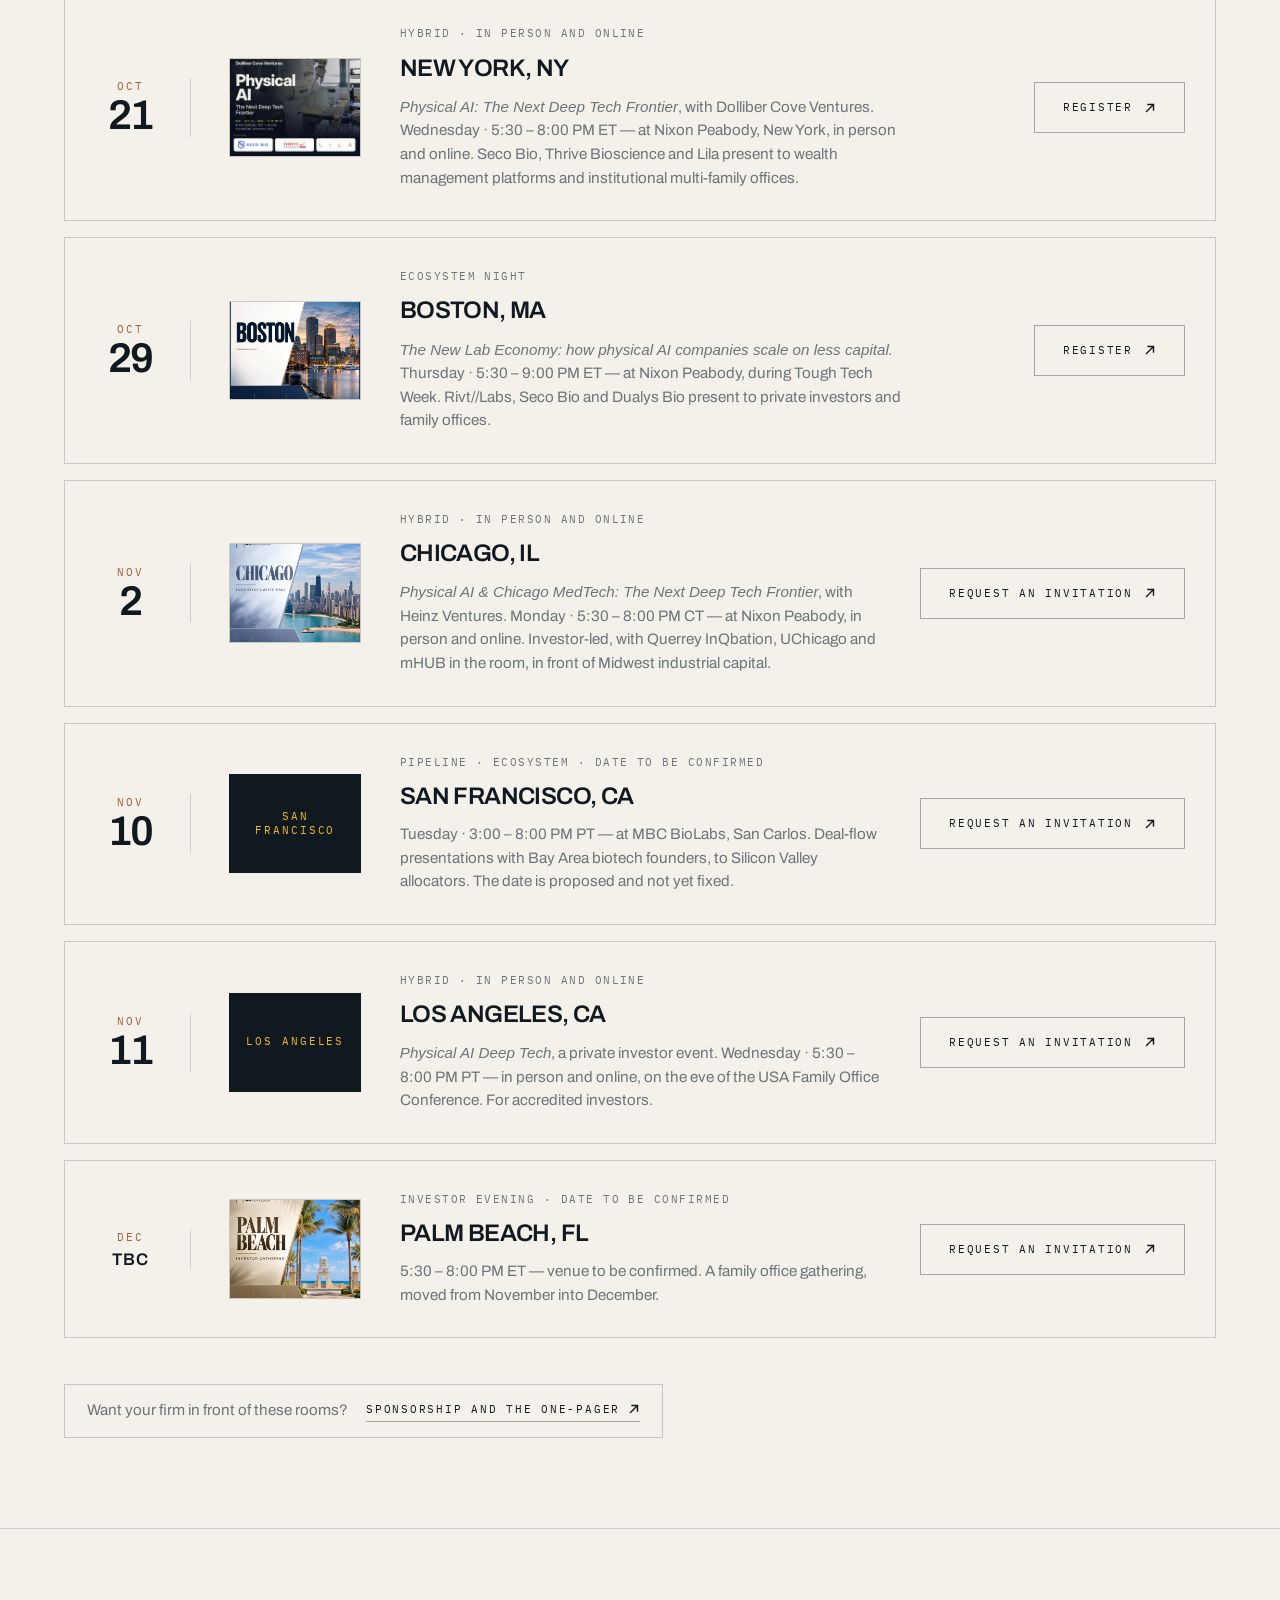
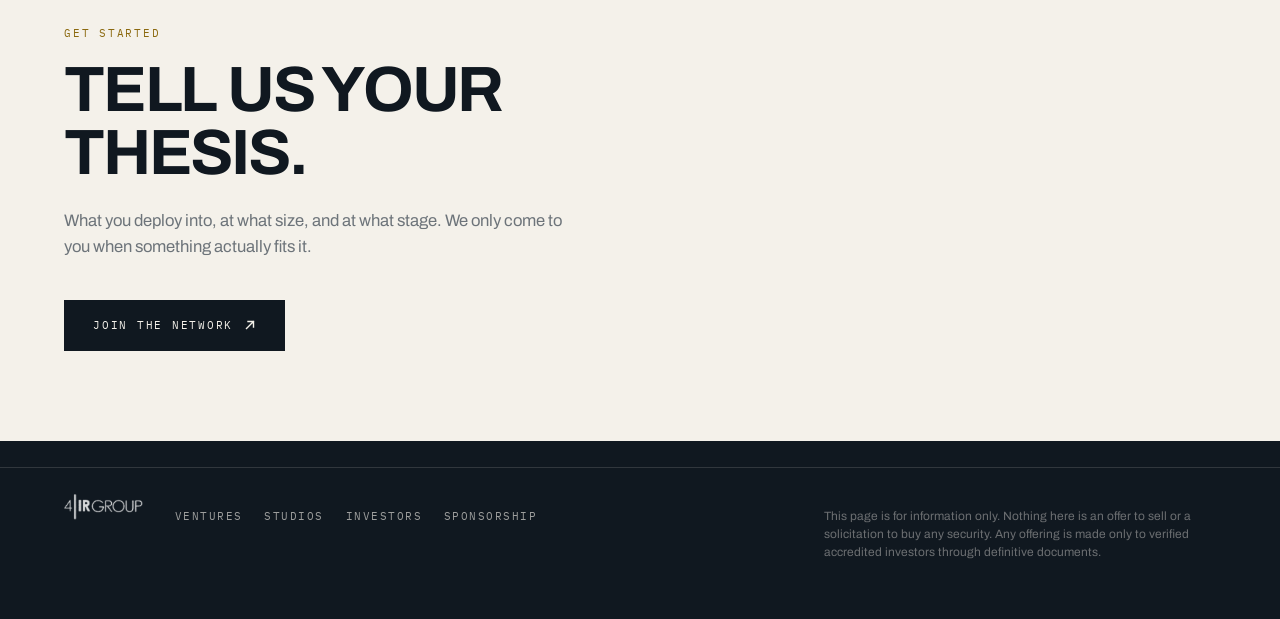
==== commit e4131c0b: "Add the New York event card and link, and reschedule three stops New York keeps its Luma page (Oct 2" ====
--- a/investors/index.html
+++ b/investors/index.html
@@ -441,31 +441,31 @@
       <ul class="events">
         <li>
           <div class="date"><div class="mon">Oct</div><div class="day">21</div></div>
-          <div class="cover noart"><span>New York</span></div>
+          <div class="cover"><img src="/assets/cities/new-york.jpg" alt="" loading="lazy"></div>
           <div>
             <div class="where">Hybrid &middot; in person and online</div>
             <h3>New York, NY</h3>
-            <p>Wednesday &middot; 5:30 &ndash; 8:00 PM ET &mdash; at Nixon Peabody, New York. A company showcase: Lila, Thrive and Seco Bio present to wealth management platforms and institutional multi-family offices.</p>
-          </div>
-          <div class="cta-cell"><a class="btn btn-line" href="#" data-form="investing">Request an invitation <svg width="12" height="12" viewBox="0 0 12 12" fill="none" aria-hidden="true"><path d="M2.5 9.5L9.5 2.5M9.5 2.5H4M9.5 2.5V8" stroke="currentColor" stroke-width="1.4" stroke-linecap="square"/></svg></a></div>
-        </li>
-        <li>
-          <div class="date"><div class="mon">Oct</div><div class="day">26</div></div>
+            <p><em>Physical AI: The Next Deep Tech Frontier</em>, with Dolliber Cove Ventures. Wednesday &middot; 5:30 &ndash; 8:00 PM ET &mdash; at Nixon Peabody, New York, in person and online. Seco Bio, Thrive Bioscience and Lila present to wealth management platforms and institutional multi-family offices.</p>
+          </div>
+          <div class="cta-cell"><a class="btn btn-line" href="https://luma.com/cvgzdynv">Register <svg width="12" height="12" viewBox="0 0 12 12" fill="none" aria-hidden="true"><path d="M2.5 9.5L9.5 2.5M9.5 2.5H4M9.5 2.5V8" stroke="currentColor" stroke-width="1.4" stroke-linecap="square"/></svg></a></div>
+        </li>
+        <li>
+          <div class="date"><div class="mon">Oct</div><div class="day">29</div></div>
           <div class="cover"><img src="/assets/cities/boston.jpg" alt="" loading="lazy"></div>
           <div>
             <div class="where">Ecosystem night</div>
             <h3>Boston, MA</h3>
-            <p>Monday &middot; 5:30 &ndash; 8:00 PM ET &mdash; at Nixon Peabody, opening Tough Tech Week. Private investors and family offices, with a side event where the calendar allows.</p>
-          </div>
-          <div class="cta-cell"><a class="btn btn-line" href="#" data-form="investing">Request an invitation <svg width="12" height="12" viewBox="0 0 12 12" fill="none" aria-hidden="true"><path d="M2.5 9.5L9.5 2.5M9.5 2.5H4M9.5 2.5V8" stroke="currentColor" stroke-width="1.4" stroke-linecap="square"/></svg></a></div>
-        </li>
-        <li>
-          <div class="date"><div class="mon">Nov</div><div class="day">3</div></div>
+            <p><em>The New Lab Economy: how physical AI companies scale on less capital.</em> Thursday &middot; 5:30 &ndash; 9:00 PM ET &mdash; at Nixon Peabody, during Tough Tech Week. Rivt//Labs, Seco Bio and Dualys Bio present to private investors and family offices.</p>
+          </div>
+          <div class="cta-cell"><a class="btn btn-line" href="https://luma.com/j82dp0r0">Register <svg width="12" height="12" viewBox="0 0 12 12" fill="none" aria-hidden="true"><path d="M2.5 9.5L9.5 2.5M9.5 2.5H4M9.5 2.5V8" stroke="currentColor" stroke-width="1.4" stroke-linecap="square"/></svg></a></div>
+        </li>
+        <li>
+          <div class="date"><div class="mon">Nov</div><div class="day">2</div></div>
           <div class="cover"><img src="/assets/cities/chicago.jpg" alt="" loading="lazy"></div>
           <div>
             <div class="where">Hybrid &middot; in person and online</div>
             <h3>Chicago, IL</h3>
-            <p>Tuesday &middot; 5:30 &ndash; 8:00 PM CT &mdash; at Nixon Peabody. Investor-led, with Querrey InQbation, UChicago and mHUB in the room, in front of Midwest industrial capital.</p>
+            <p><em>Physical AI &amp; Chicago MedTech: The Next Deep Tech Frontier</em>, with Heinz Ventures. Monday &middot; 5:30 &ndash; 8:00 PM CT &mdash; at Nixon Peabody, in person and online. Investor-led, with Querrey InQbation, UChicago and mHUB in the room, in front of Midwest industrial capital.</p>
           </div>
           <div class="cta-cell"><a class="btn btn-line" href="#" data-form="investing">Request an invitation <svg width="12" height="12" viewBox="0 0 12 12" fill="none" aria-hidden="true"><path d="M2.5 9.5L9.5 2.5M9.5 2.5H4M9.5 2.5V8" stroke="currentColor" stroke-width="1.4" stroke-linecap="square"/></svg></a></div>
         </li>
@@ -483,9 +483,9 @@
           <div class="date"><div class="mon">Nov</div><div class="day">11</div></div>
           <div class="cover noart"><span>Los Angeles</span></div>
           <div>
-            <div class="where">LP gathering</div>
+            <div class="where">Hybrid &middot; in person and online</div>
             <h3>Los Angeles, CA</h3>
-            <p>Wednesday &middot; 5:30 &ndash; 8:00 PM PT &mdash; at Goodwin, Los Angeles, on the eve of the USA Family Office Conference.</p>
+            <p><em>Physical AI Deep Tech</em>, a private investor event. Wednesday &middot; 5:30 &ndash; 8:00 PM PT &mdash; in person and online, on the eve of the USA Family Office Conference. For accredited investors.</p>
           </div>
           <div class="cta-cell"><a class="btn btn-line" href="#" data-form="investing">Request an invitation <svg width="12" height="12" viewBox="0 0 12 12" fill="none" aria-hidden="true"><path d="M2.5 9.5L9.5 2.5M9.5 2.5H4M9.5 2.5V8" stroke="currentColor" stroke-width="1.4" stroke-linecap="square"/></svg></a></div>
         </li>
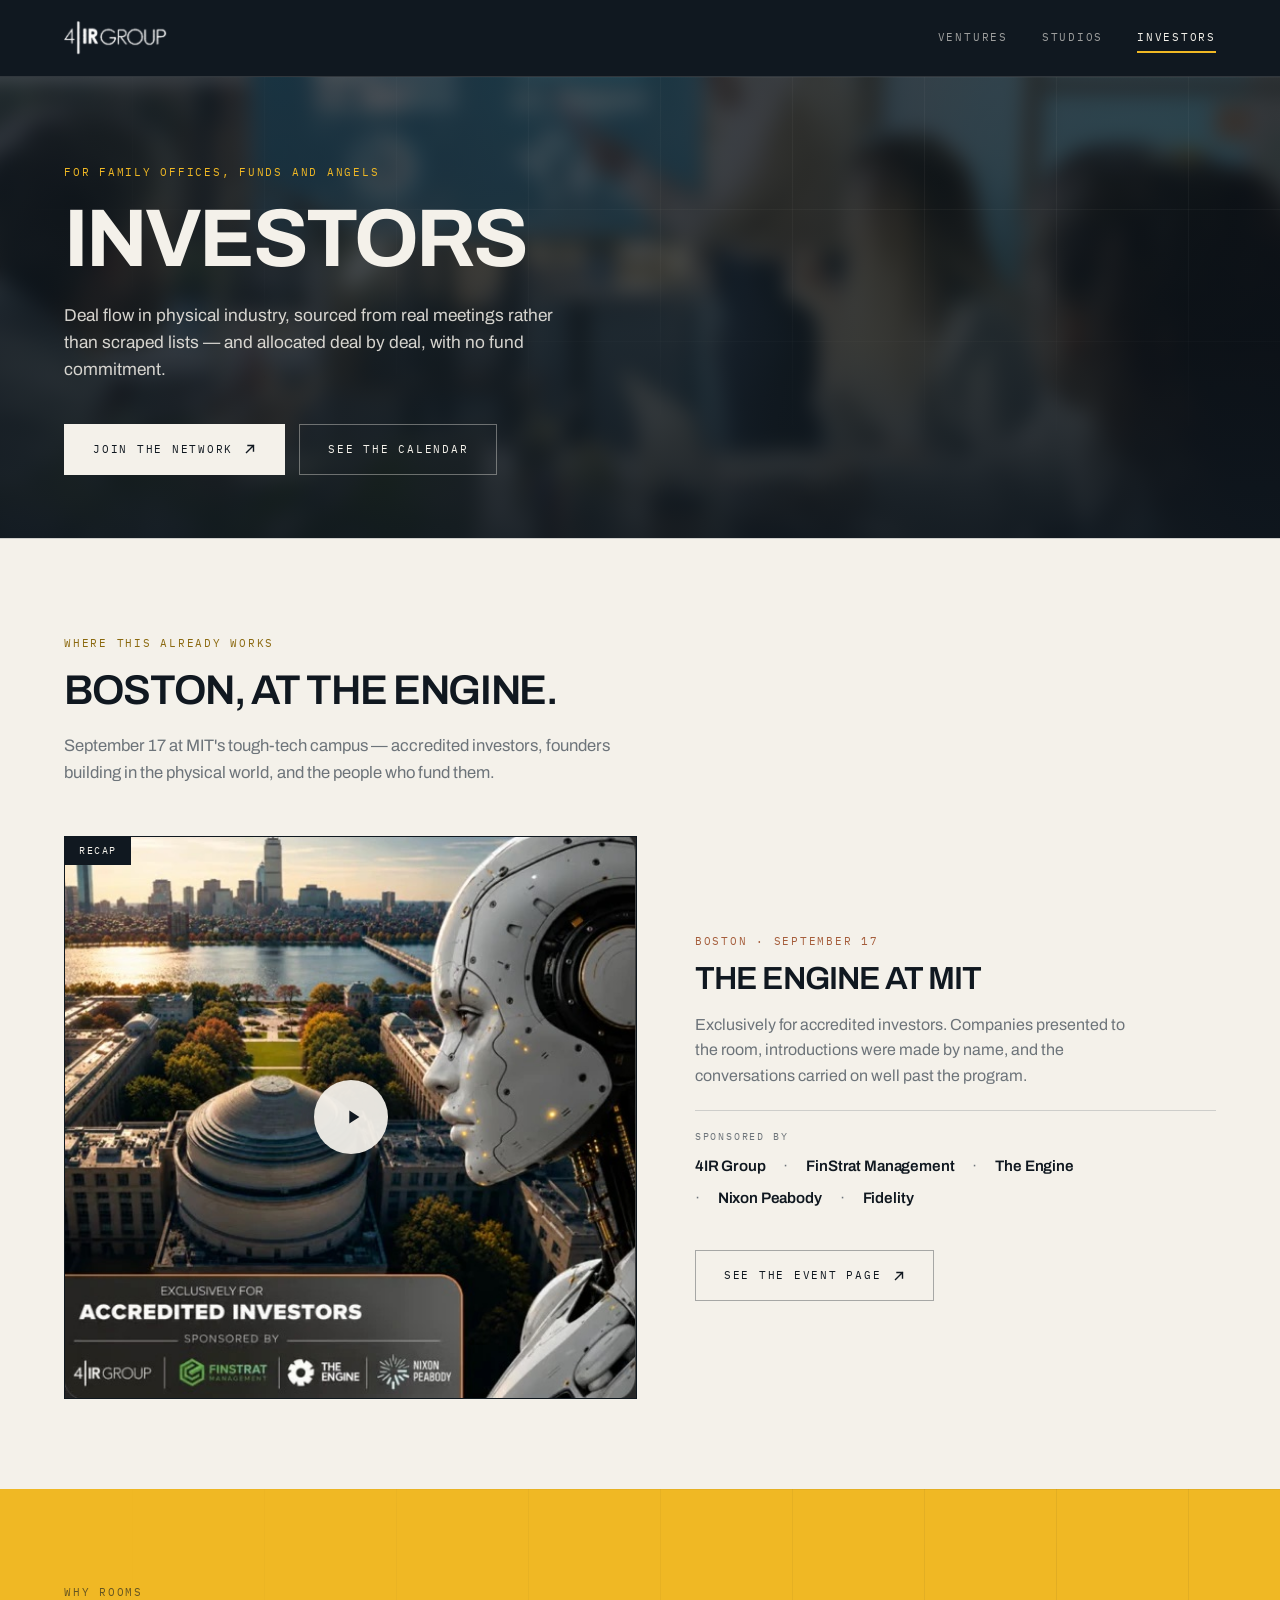
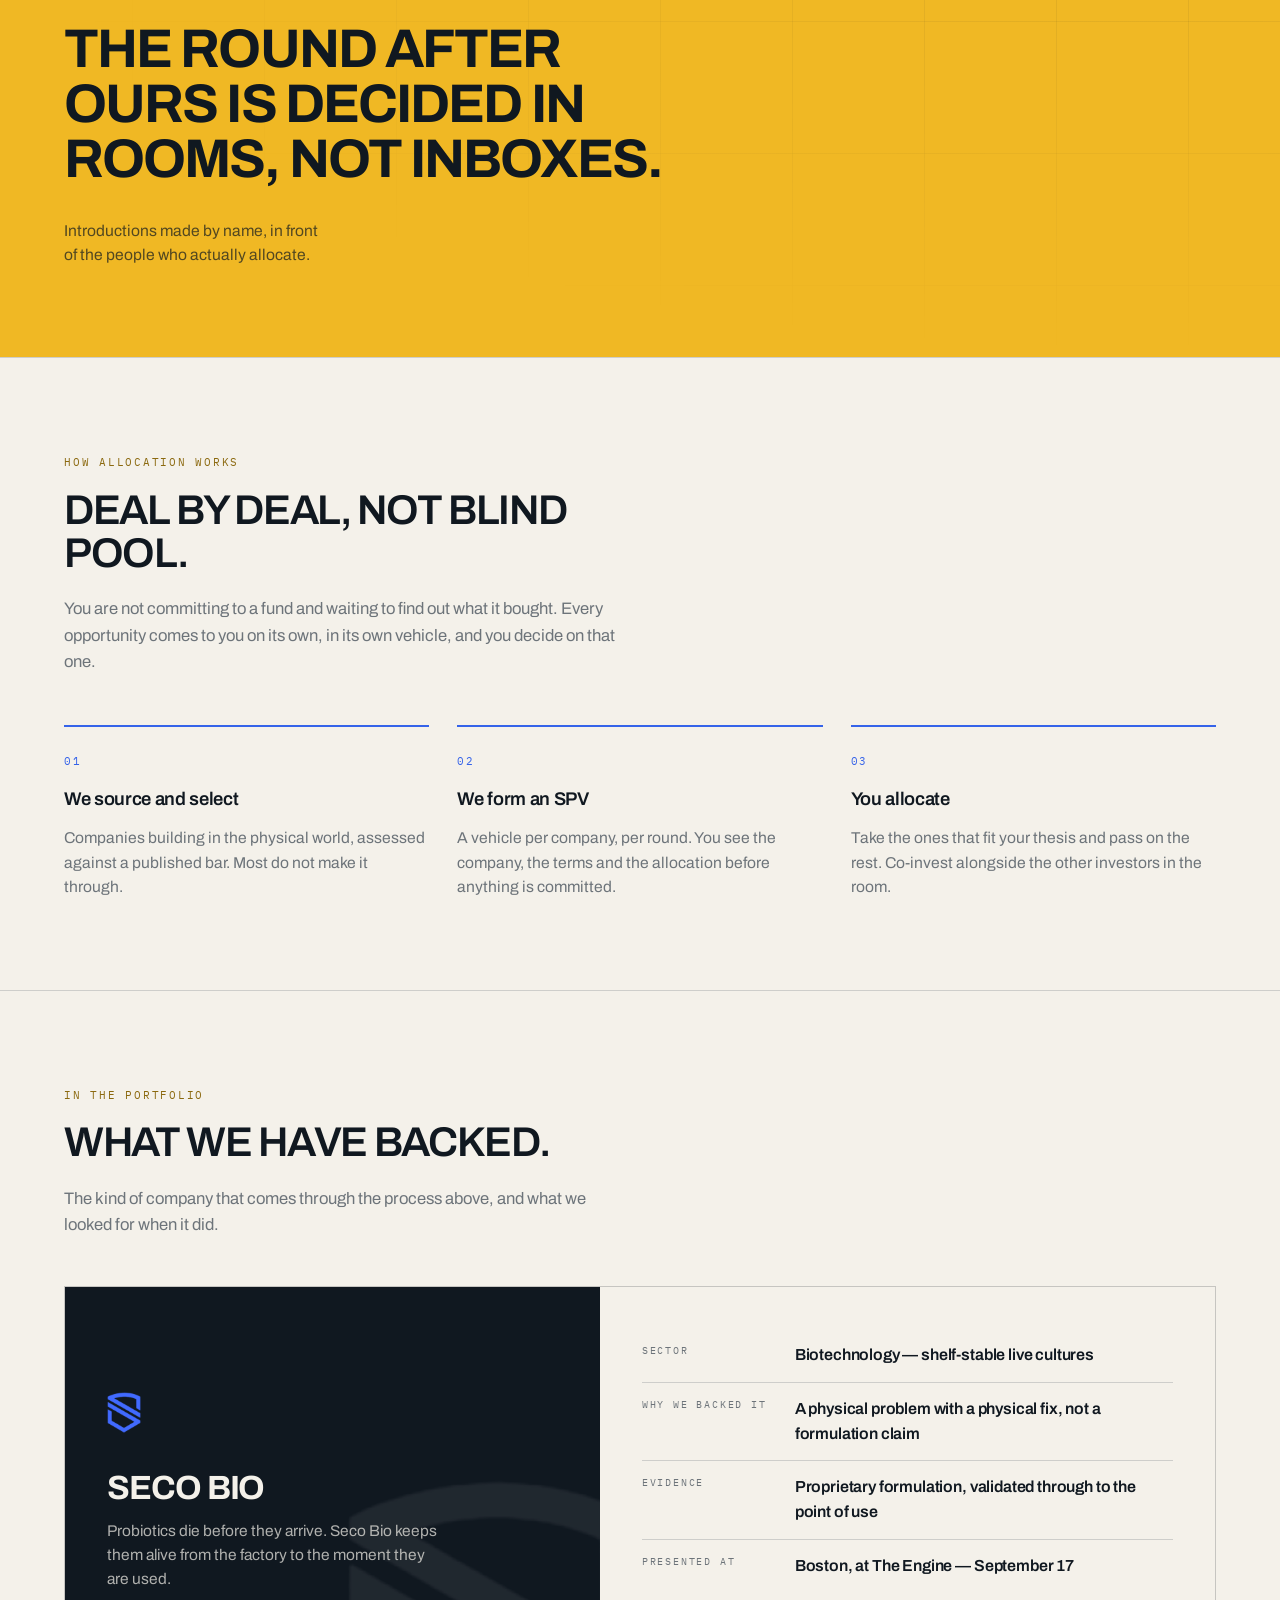
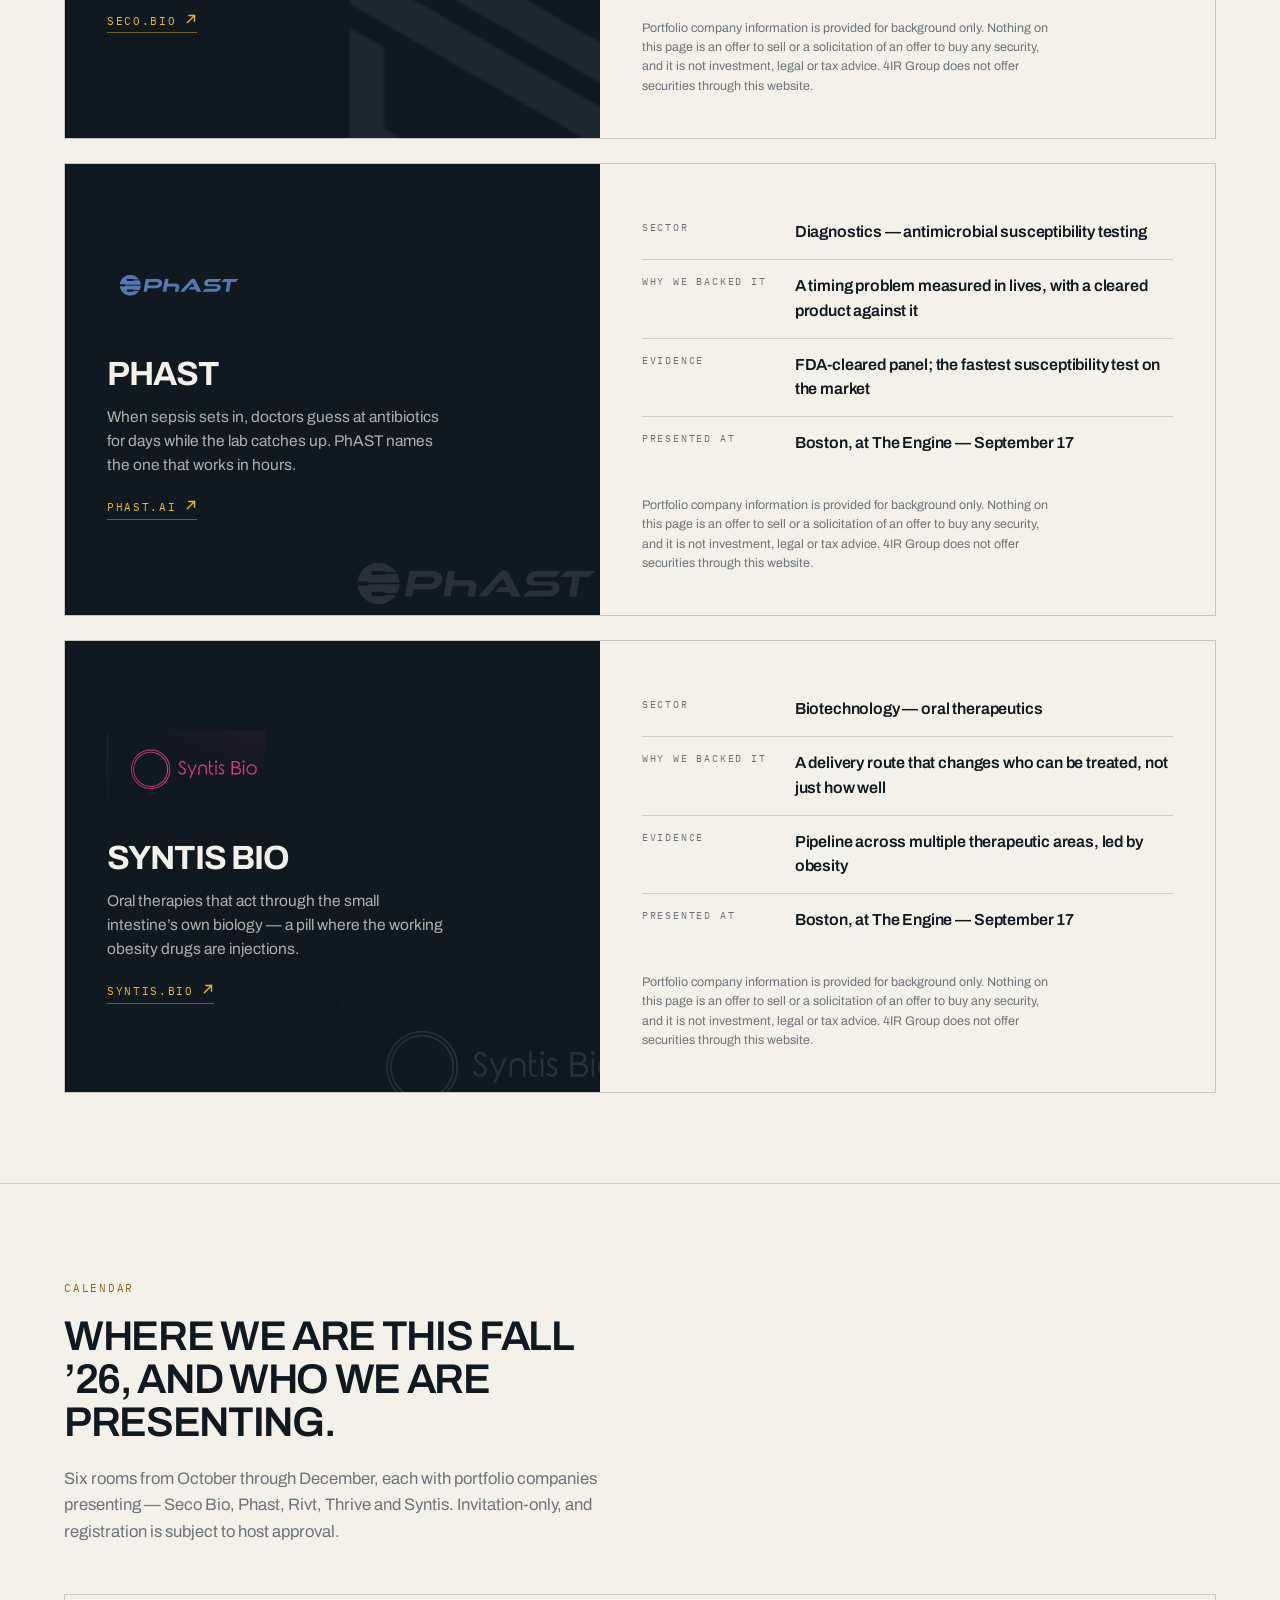
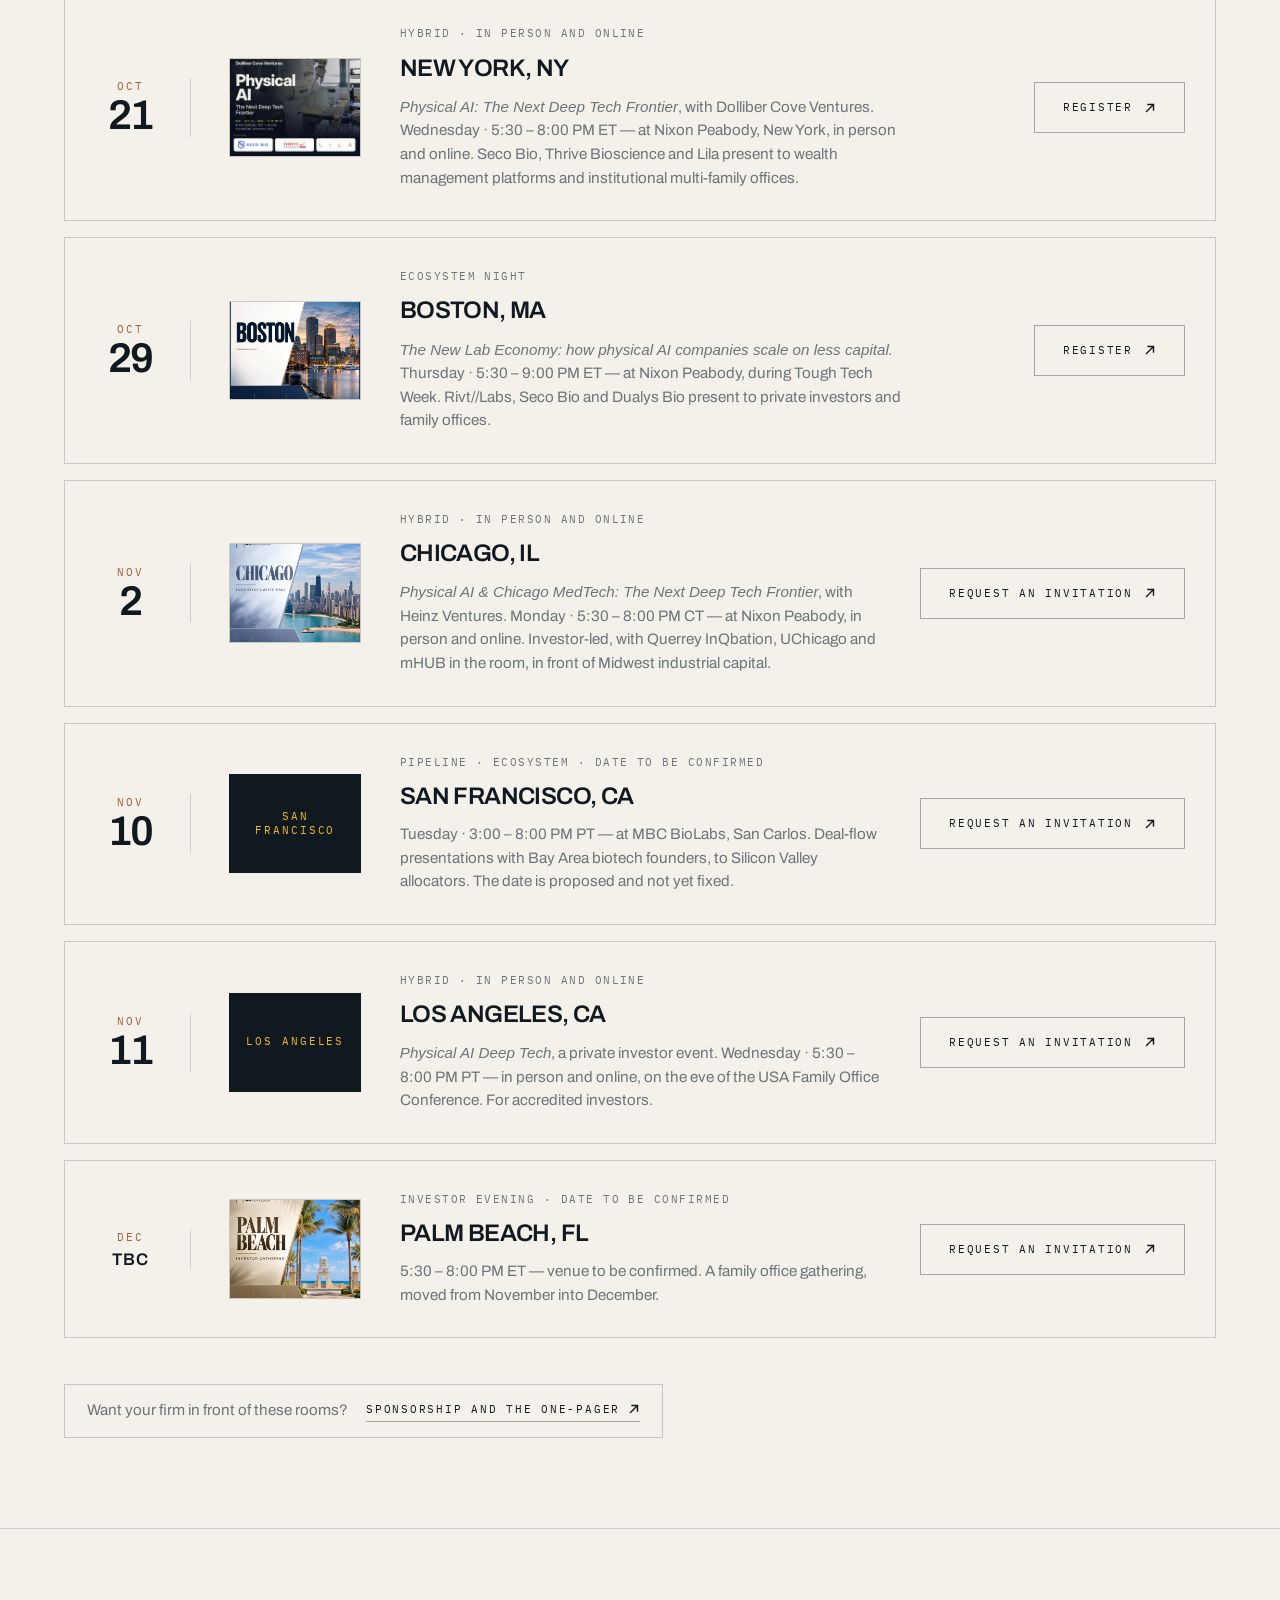
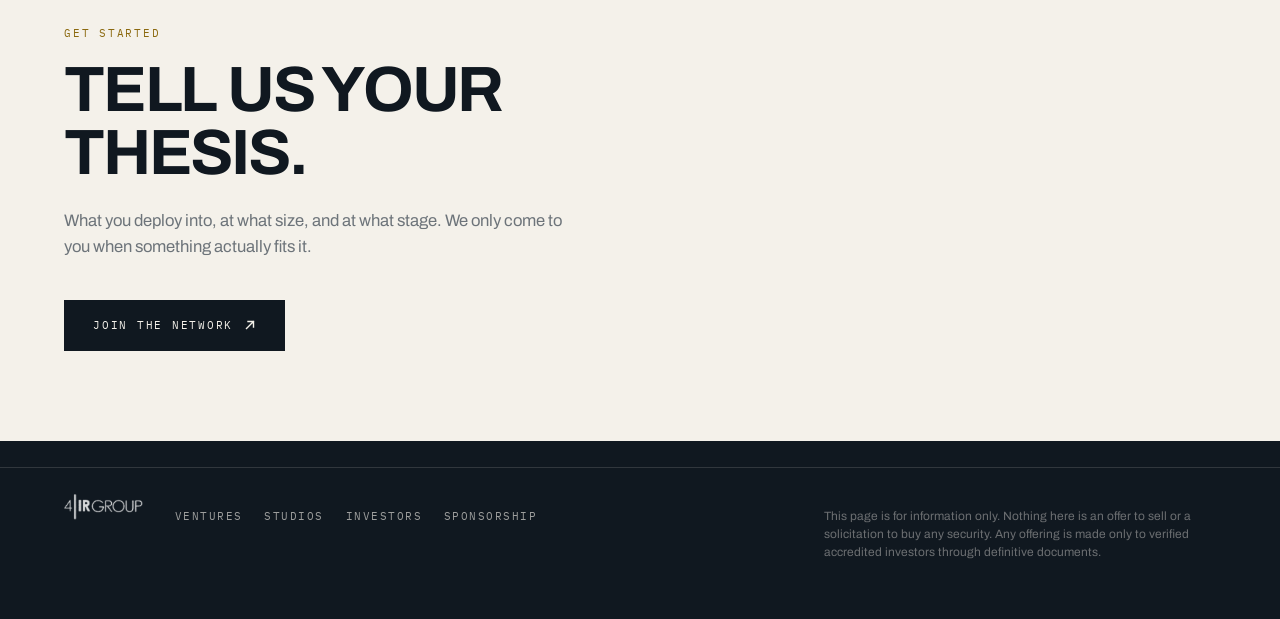
==== commit 83f86269: "Replace two gold-band lines that were not saying anything Ventures ran "software maths does not surv" ====
--- a/investors/index.html
+++ b/investors/index.html
@@ -308,7 +308,7 @@
         <div class="meta">
           <div class="where">Boston · September 17</div>
           <h3>The Engine at MIT</h3>
-          <p>Exclusively for accredited investors. Companies presented to the room, introductions were made by name, and the conversations carried on well past the programme.</p>
+          <p>Exclusively for accredited investors. Companies presented to the room, introductions were made by name, and the conversations carried on well past the program.</p>
 
           <div class="sponsors">
             <div class="k">Sponsored by</div>
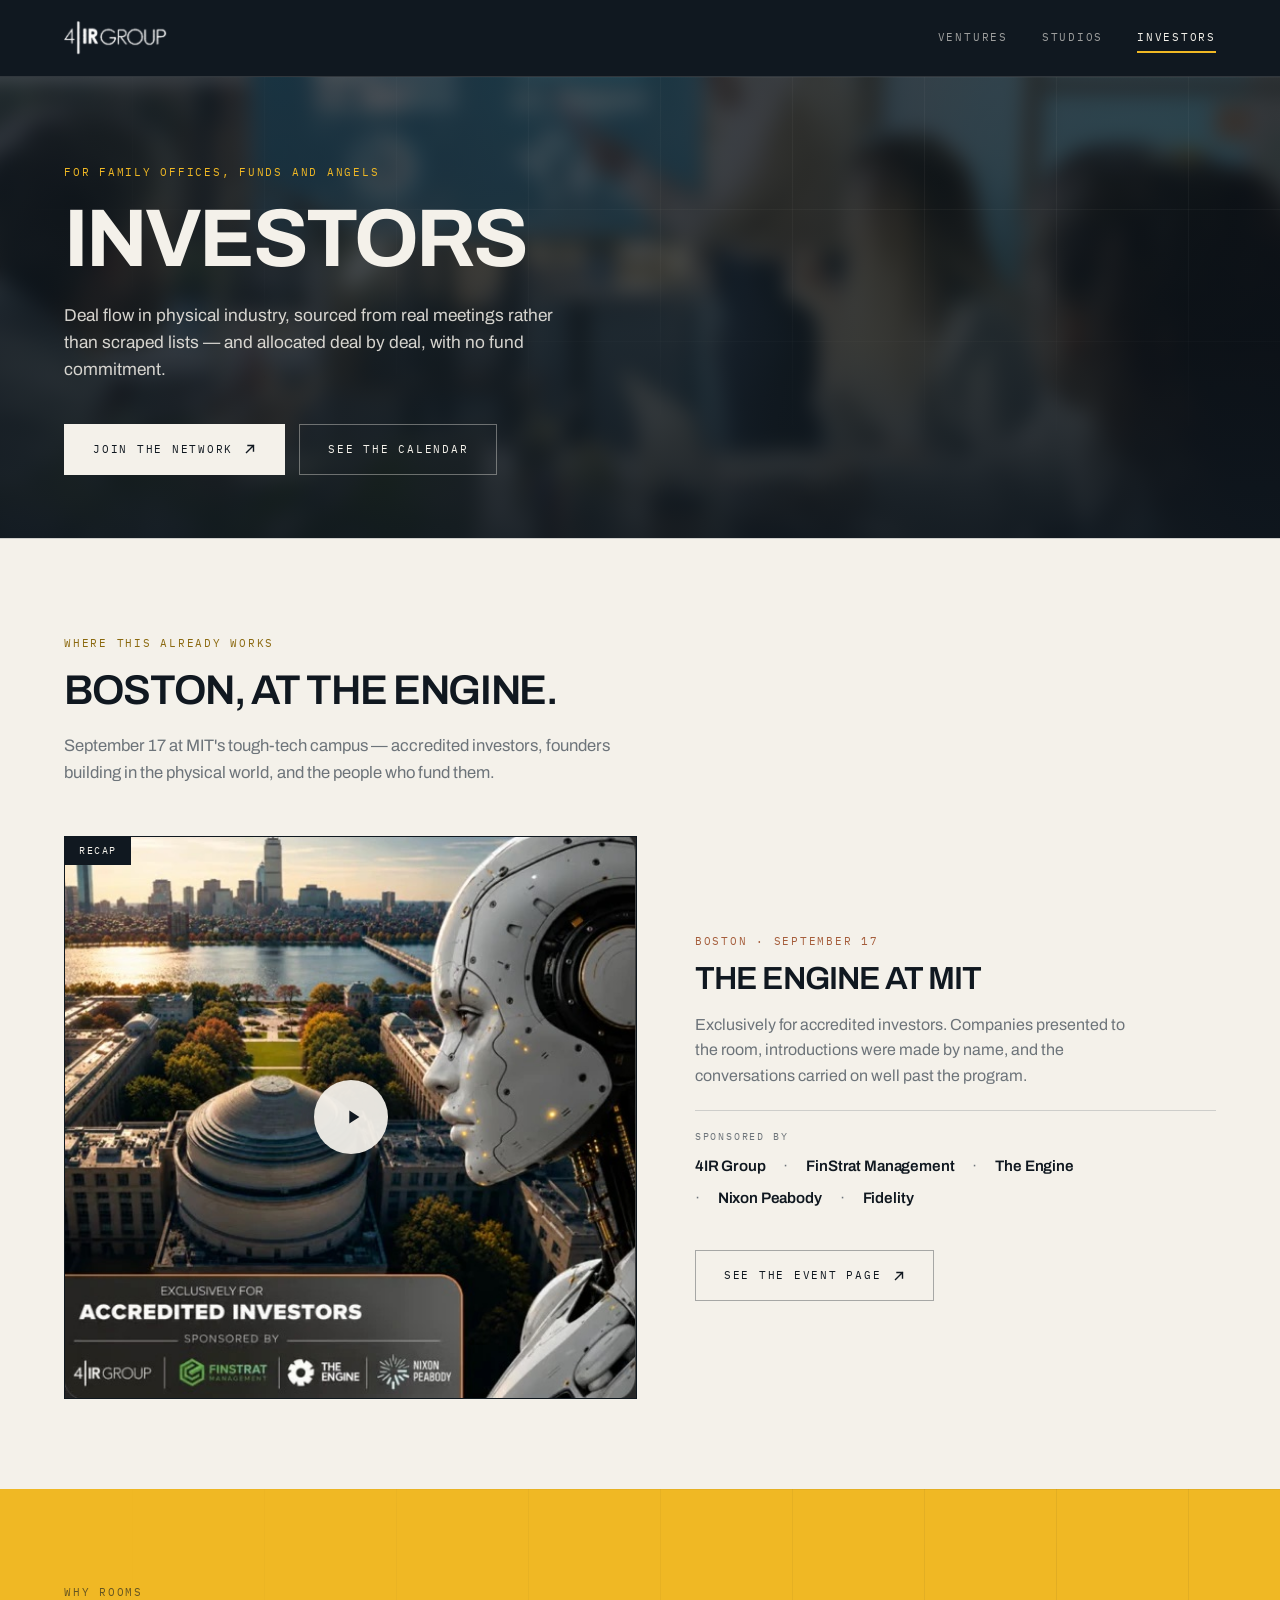
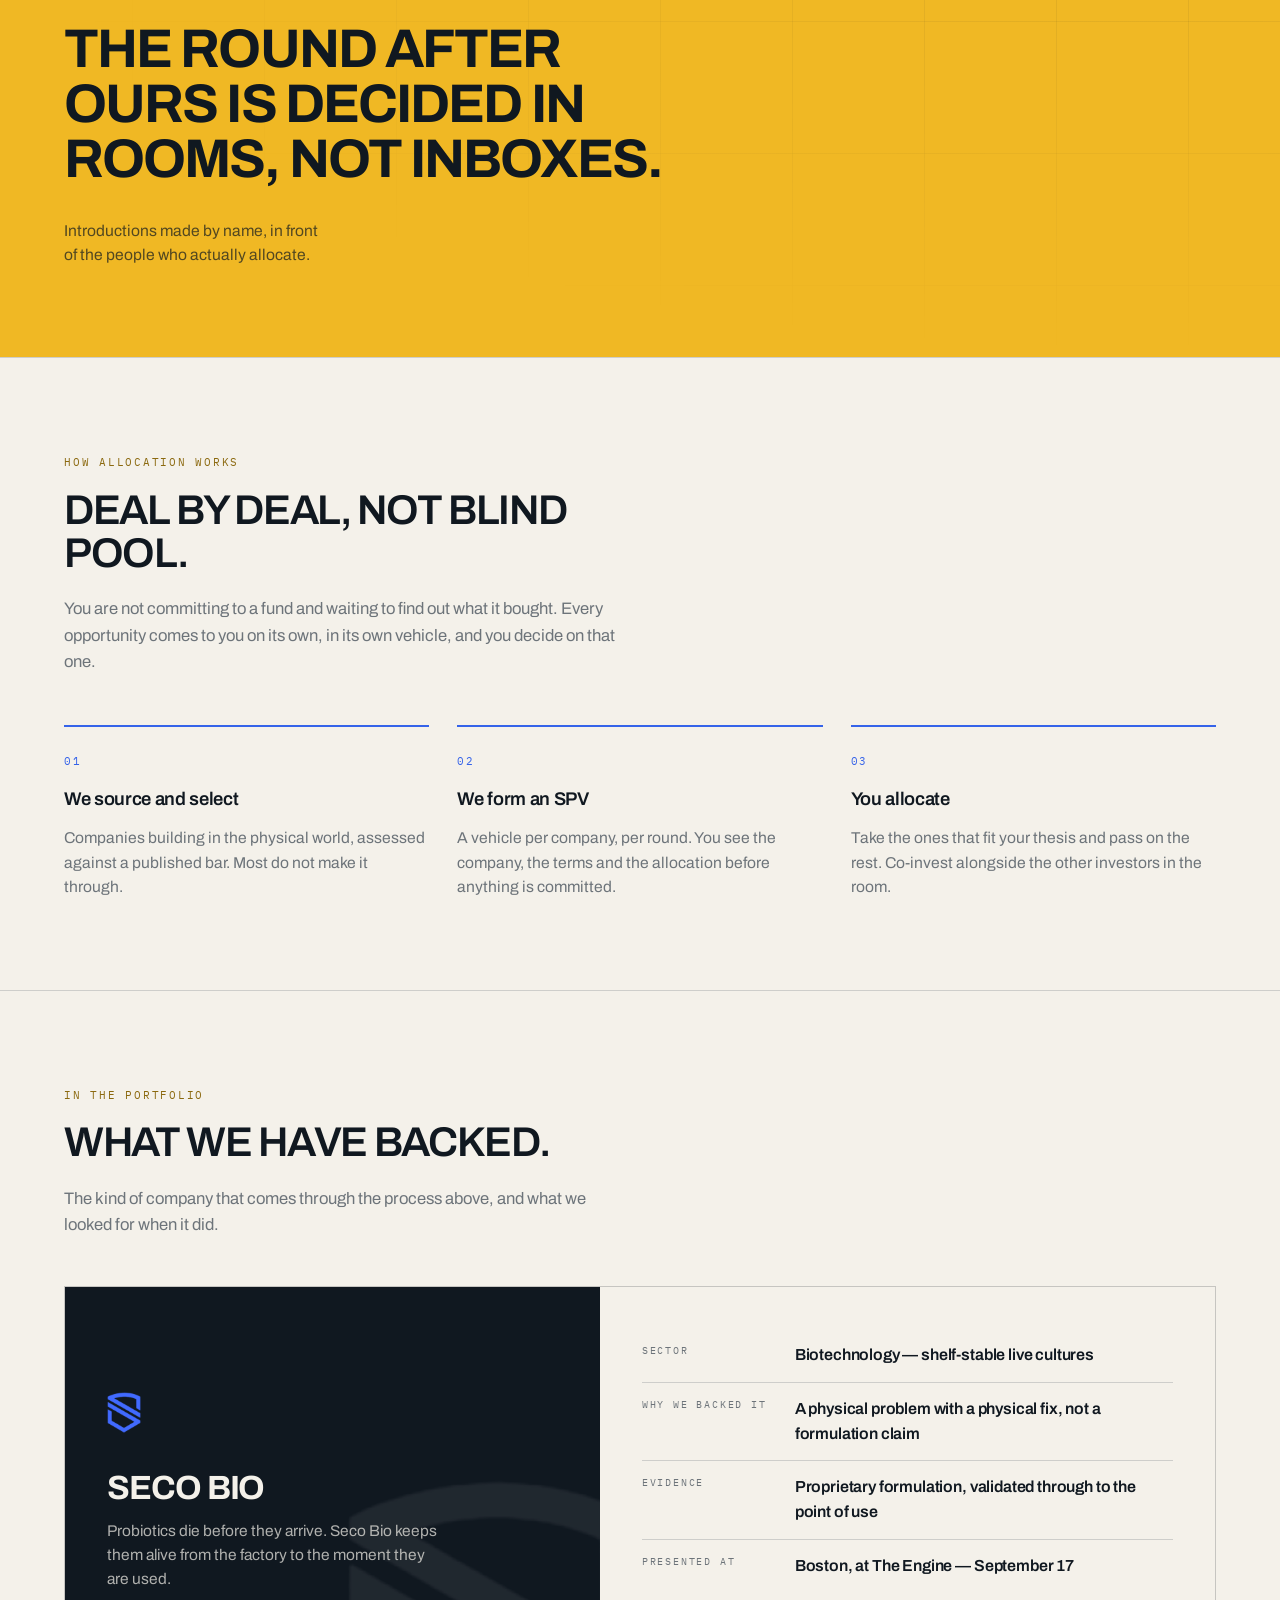
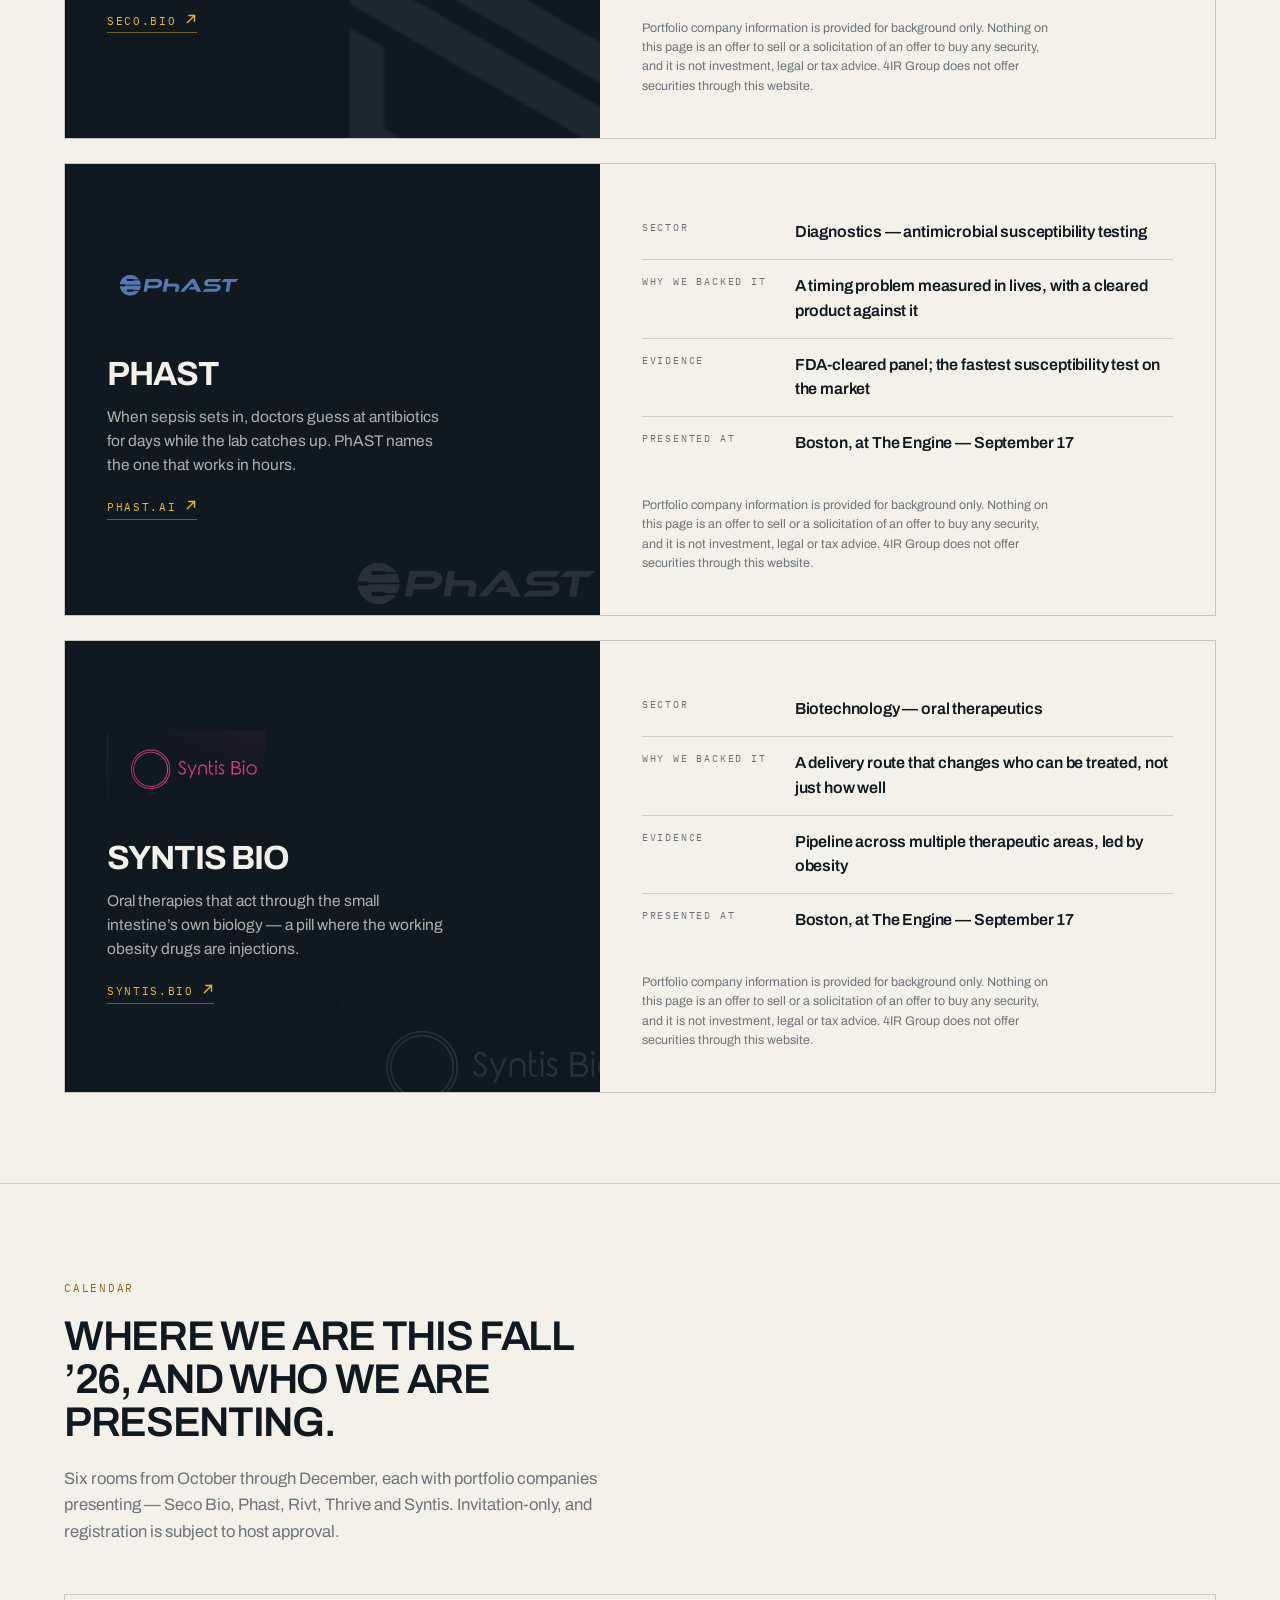
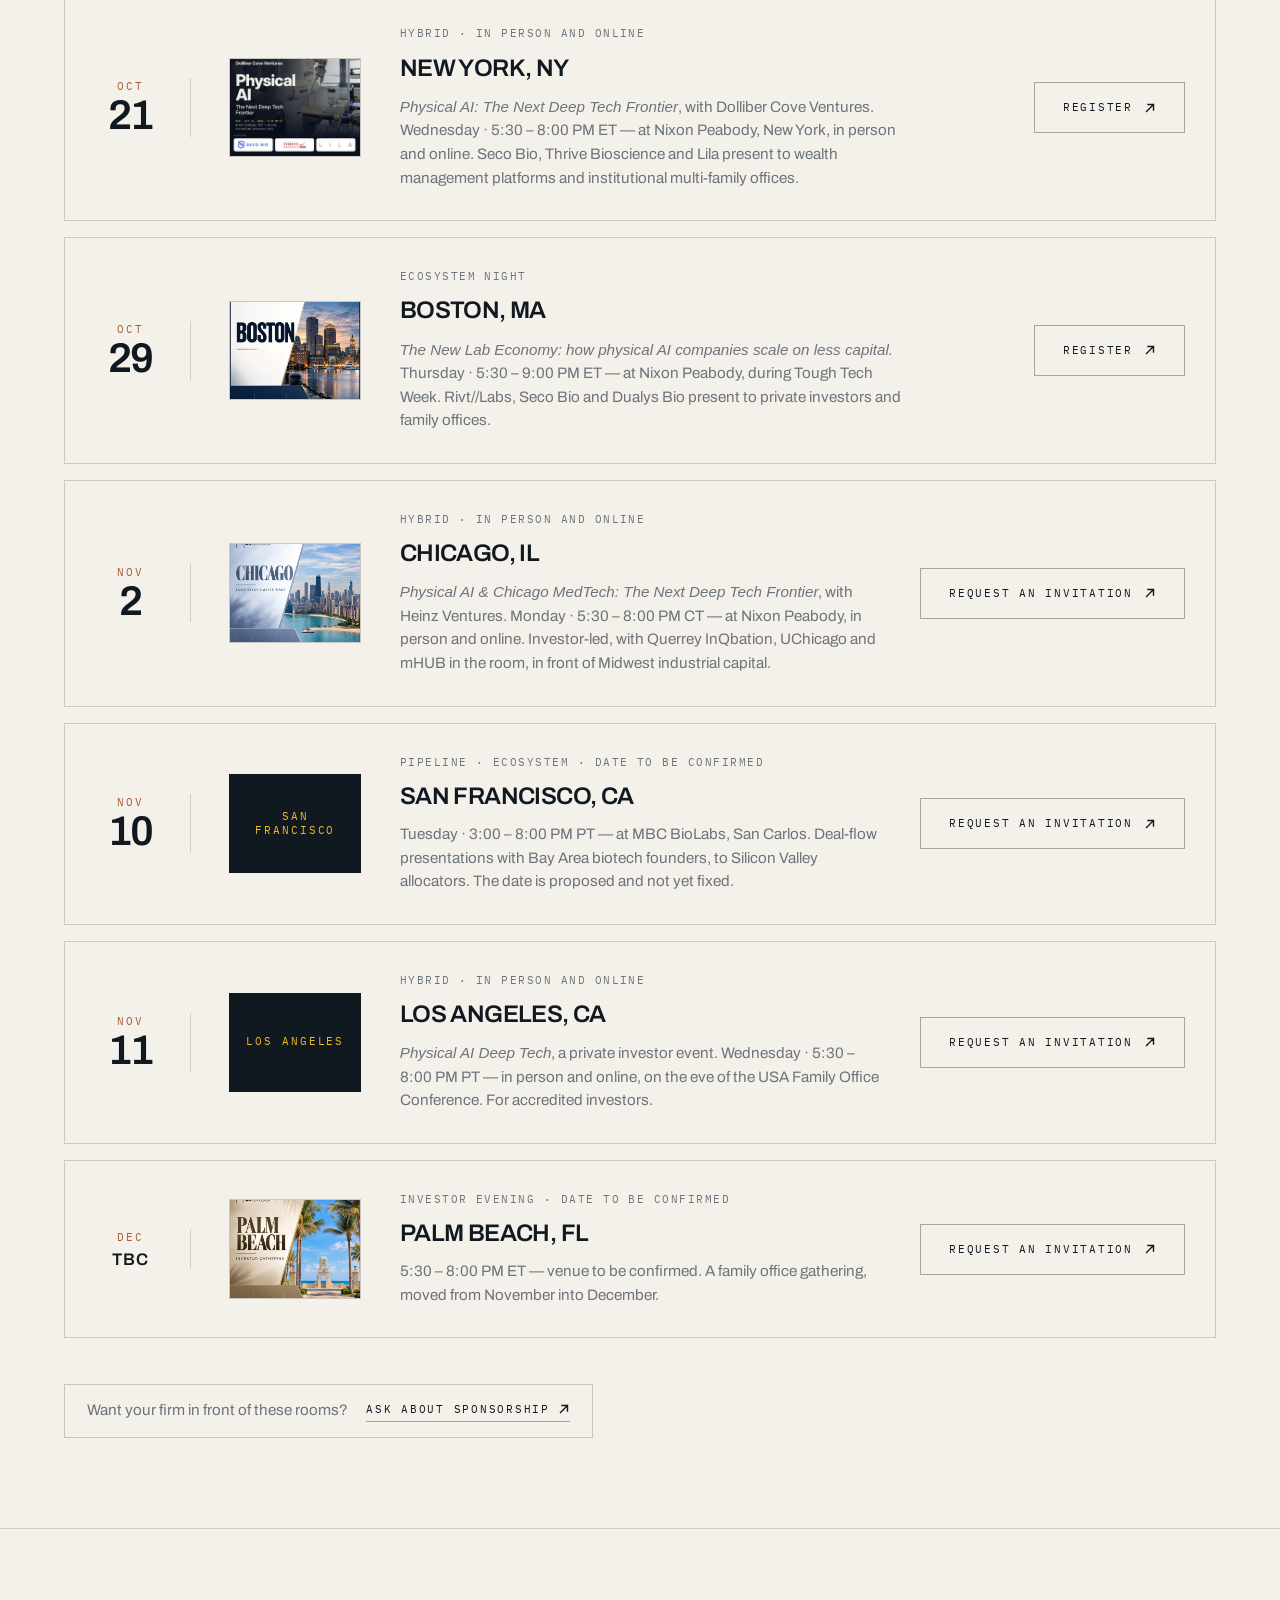
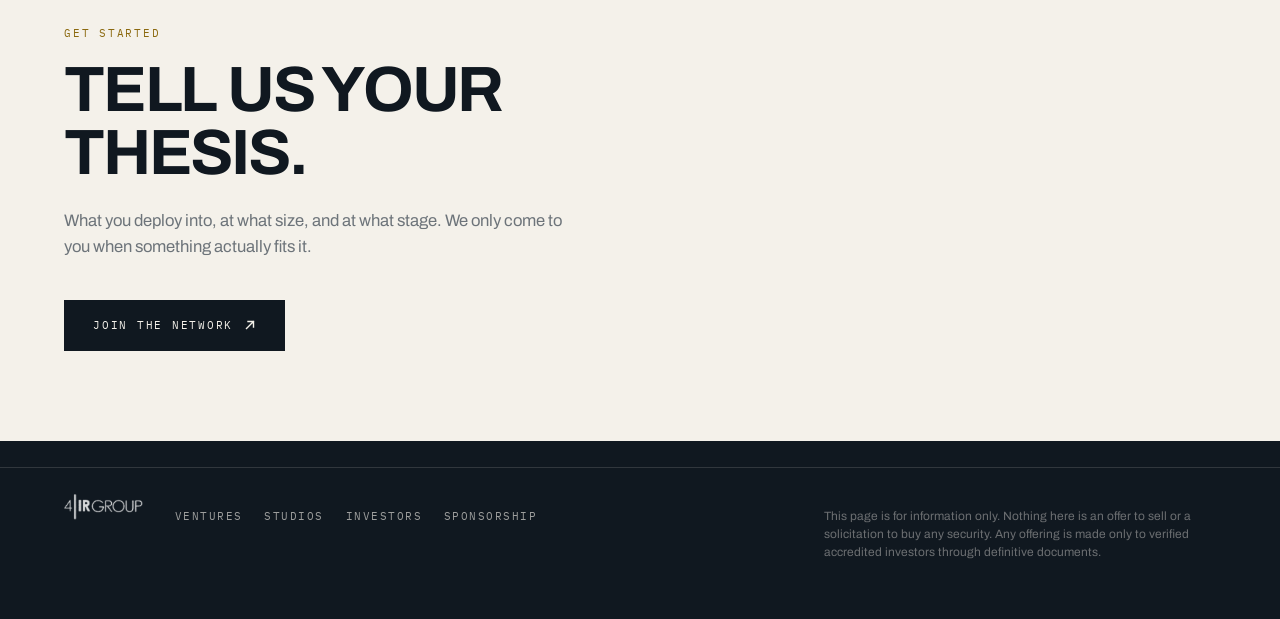
==== commit 16566b2e: "Cut the Studios band to one line and open the form from the events bar The band was carrying a claim" ====
--- a/investors/index.html
+++ b/investors/index.html
@@ -503,7 +503,7 @@
 
       <div class="aud-bar">
         Want your firm in front of these rooms?
-        <a href="/studios/fallroadshow/">Sponsorship and the one-pager <svg width="12" height="12" viewBox="0 0 12 12" fill="none" aria-hidden="true"><path d="M2.5 9.5L9.5 2.5M9.5 2.5H4M9.5 2.5V8" stroke="currentColor" stroke-width="1.4" stroke-linecap="square"/></svg></a>
+        <a href="#" data-form="sponsorship">Ask about sponsorship <svg width="12" height="12" viewBox="0 0 12 12" fill="none" aria-hidden="true"><path d="M2.5 9.5L9.5 2.5M9.5 2.5H4M9.5 2.5V8" stroke="currentColor" stroke-width="1.4" stroke-linecap="square"/></svg></a>
       </div>
     </div>
   </section>
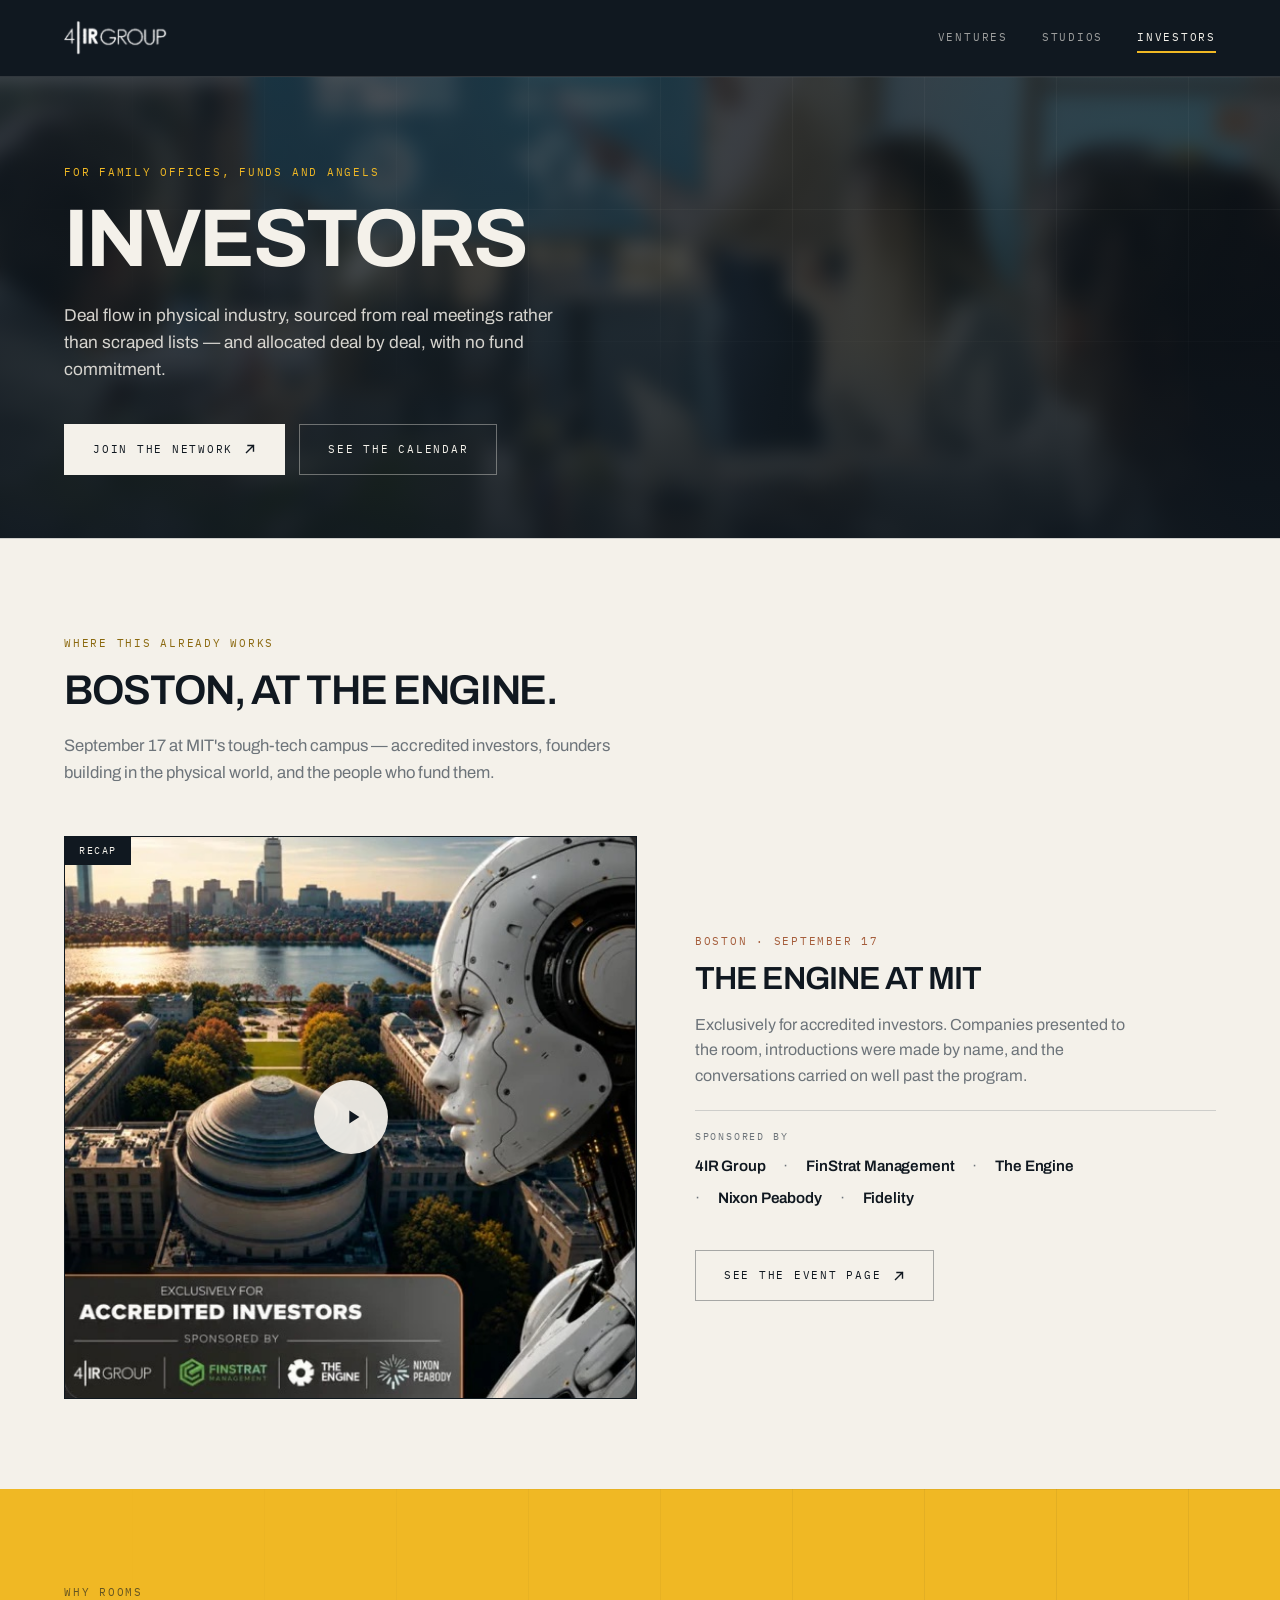
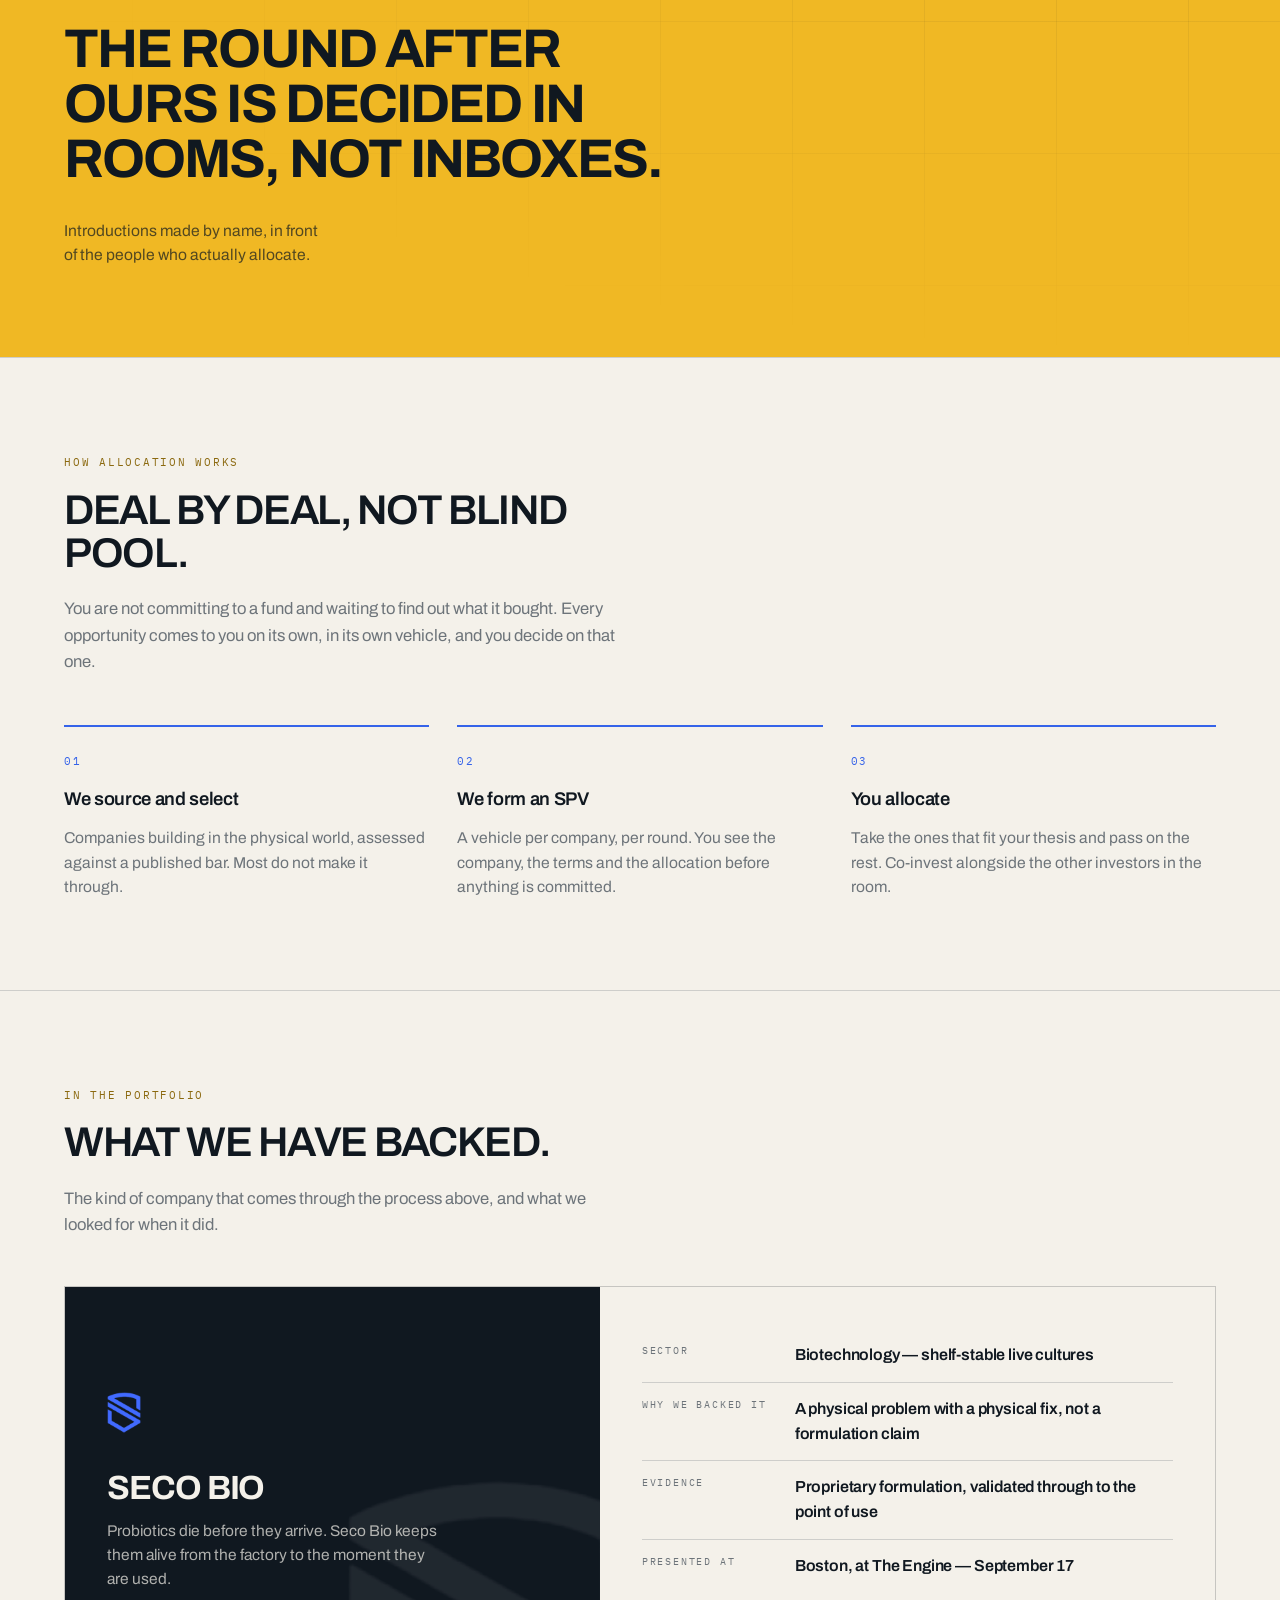
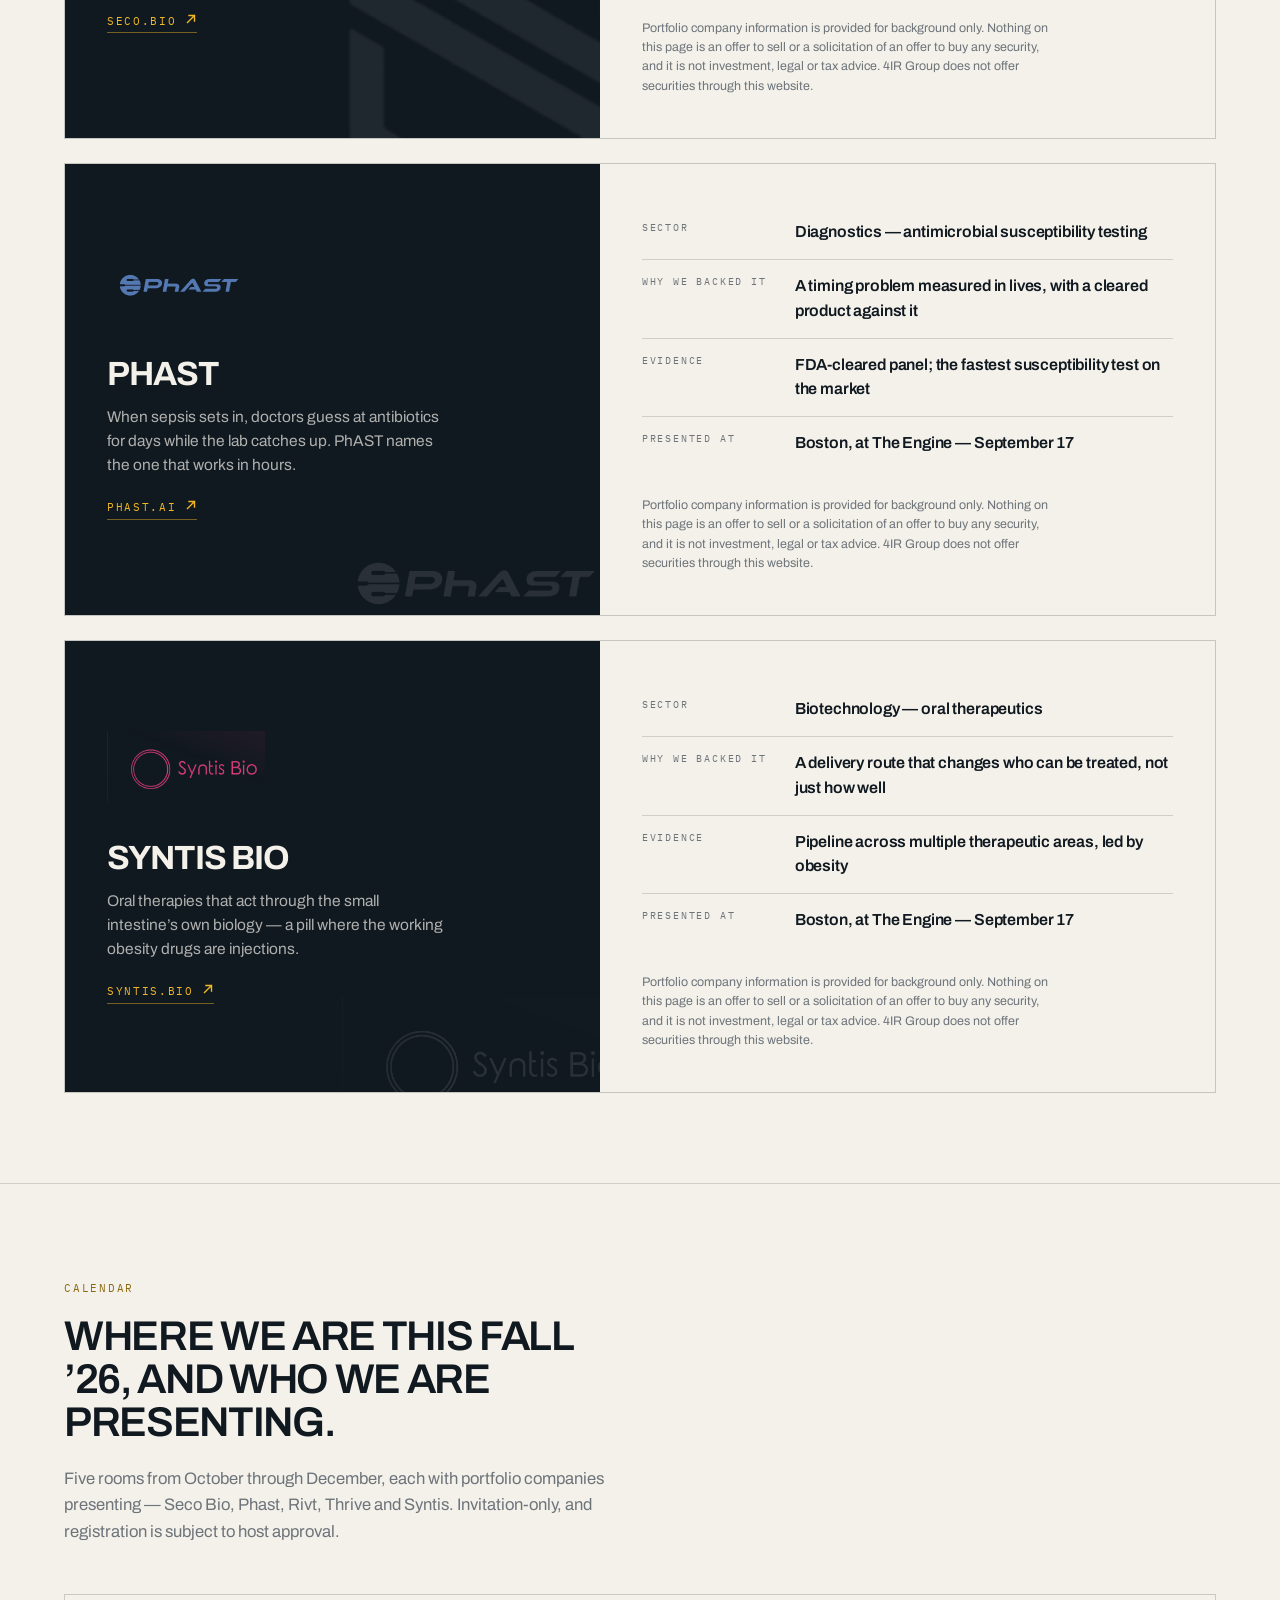
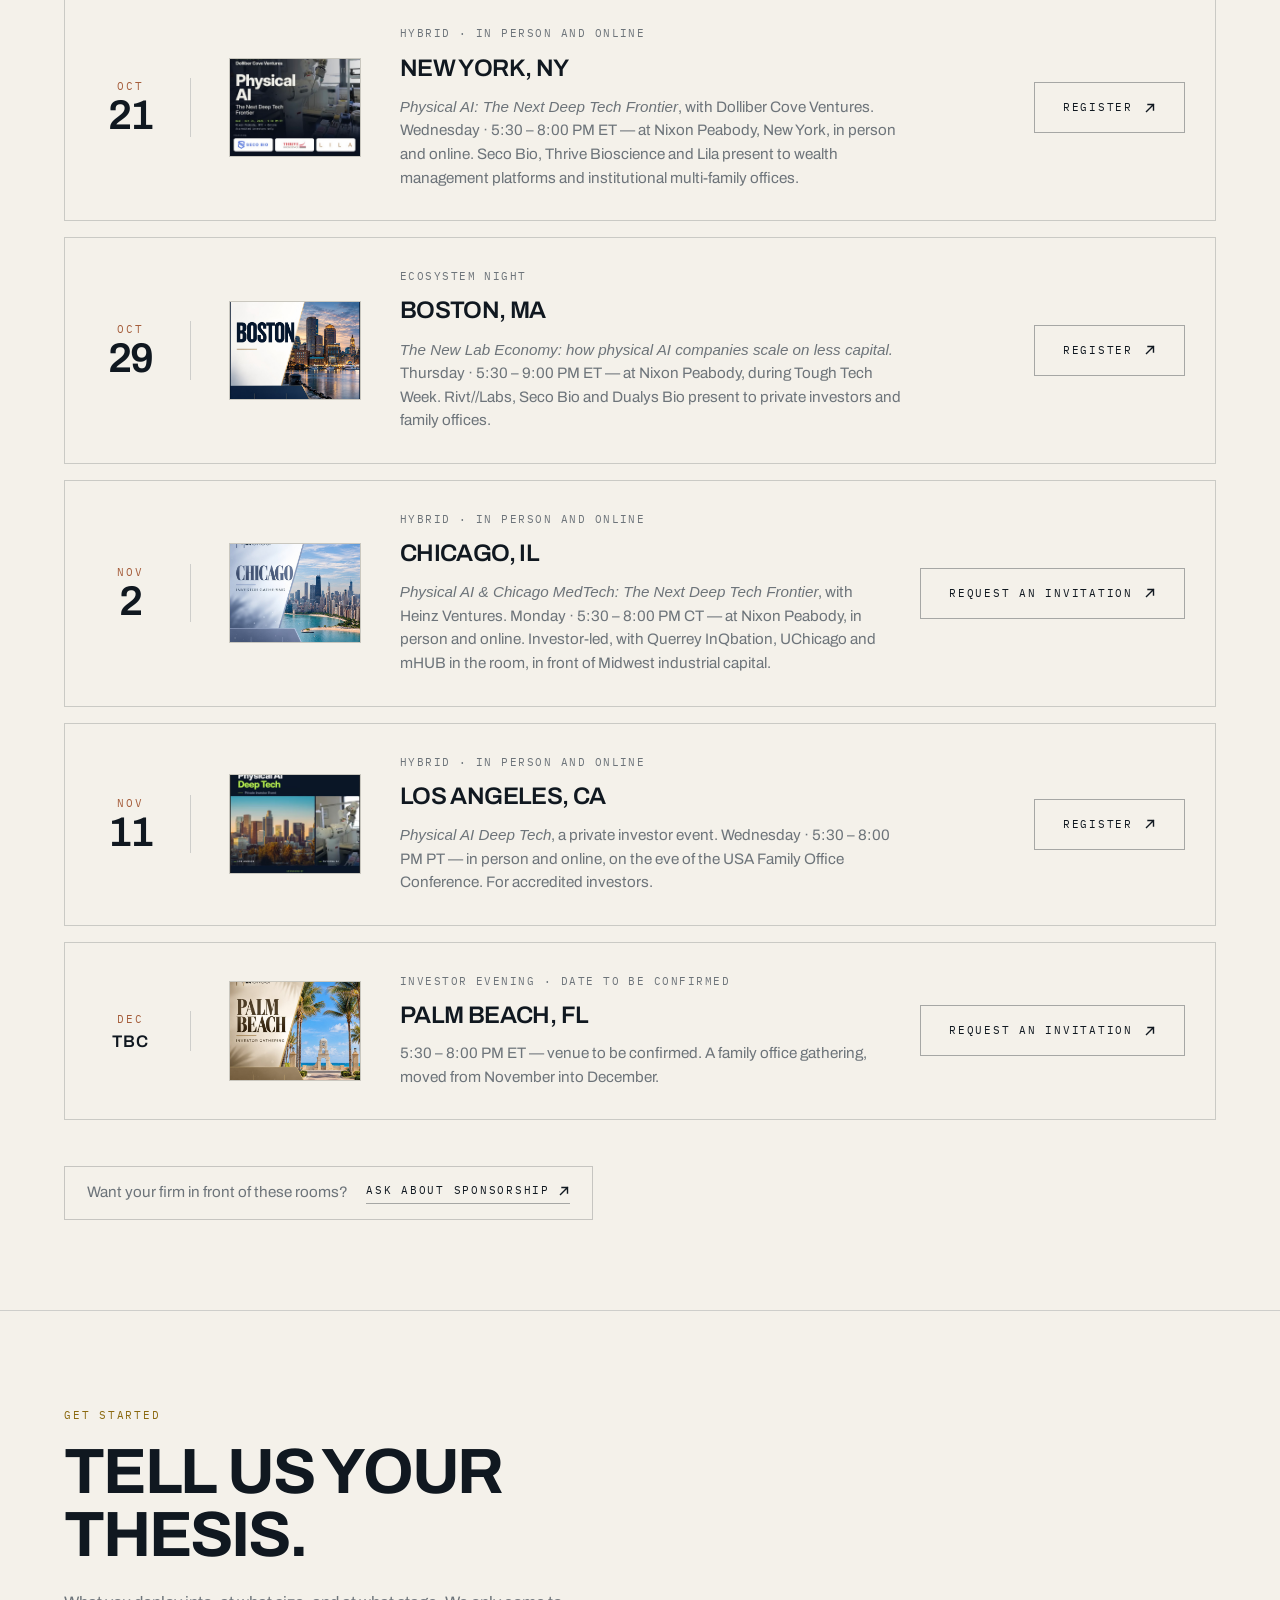
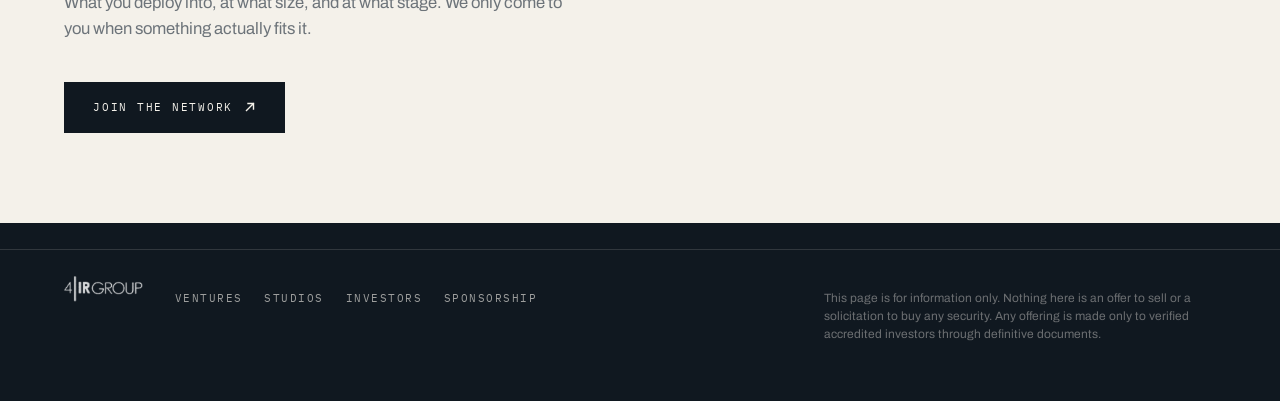
==== commit e646cdd7: "Drop San Francisco and give Los Angeles its card and link San Francisco comes off all three pages. T" ====
--- a/investors/index.html
+++ b/investors/index.html
@@ -436,7 +436,7 @@
       <div class="lead-in">
         <span class="eyebrow">Calendar</span>
         <h2>Where we are this fall &rsquo;26, and who we are presenting.</h2>
-        <p>Six rooms from October through December, each with portfolio companies presenting &mdash; Seco Bio, Phast, Rivt, Thrive and Syntis. Invitation-only, and registration is subject to host approval.</p>
+        <p>Five rooms from October through December, each with portfolio companies presenting &mdash; Seco Bio, Phast, Rivt, Thrive and Syntis. Invitation-only, and registration is subject to host approval.</p>
       </div>
       <ul class="events">
         <li>
@@ -470,24 +470,14 @@
           <div class="cta-cell"><a class="btn btn-line" href="#" data-form="investing">Request an invitation <svg width="12" height="12" viewBox="0 0 12 12" fill="none" aria-hidden="true"><path d="M2.5 9.5L9.5 2.5M9.5 2.5H4M9.5 2.5V8" stroke="currentColor" stroke-width="1.4" stroke-linecap="square"/></svg></a></div>
         </li>
         <li>
-          <div class="date"><div class="mon">Nov</div><div class="day">10</div></div>
-          <div class="cover noart"><span>San Francisco</span></div>
-          <div>
-            <div class="where">Pipeline &middot; ecosystem &middot; date to be confirmed</div>
-            <h3>San Francisco, CA</h3>
-            <p>Tuesday &middot; 3:00 &ndash; 8:00 PM PT &mdash; at MBC BioLabs, San Carlos. Deal-flow presentations with Bay Area biotech founders, to Silicon Valley allocators. The date is proposed and not yet fixed.</p>
-          </div>
-          <div class="cta-cell"><a class="btn btn-line" href="#" data-form="investing">Request an invitation <svg width="12" height="12" viewBox="0 0 12 12" fill="none" aria-hidden="true"><path d="M2.5 9.5L9.5 2.5M9.5 2.5H4M9.5 2.5V8" stroke="currentColor" stroke-width="1.4" stroke-linecap="square"/></svg></a></div>
-        </li>
-        <li>
           <div class="date"><div class="mon">Nov</div><div class="day">11</div></div>
-          <div class="cover noart"><span>Los Angeles</span></div>
+          <div class="cover"><img src="/assets/cities/los-angeles.jpg" alt="" loading="lazy"></div>
           <div>
             <div class="where">Hybrid &middot; in person and online</div>
             <h3>Los Angeles, CA</h3>
             <p><em>Physical AI Deep Tech</em>, a private investor event. Wednesday &middot; 5:30 &ndash; 8:00 PM PT &mdash; in person and online, on the eve of the USA Family Office Conference. For accredited investors.</p>
           </div>
-          <div class="cta-cell"><a class="btn btn-line" href="#" data-form="investing">Request an invitation <svg width="12" height="12" viewBox="0 0 12 12" fill="none" aria-hidden="true"><path d="M2.5 9.5L9.5 2.5M9.5 2.5H4M9.5 2.5V8" stroke="currentColor" stroke-width="1.4" stroke-linecap="square"/></svg></a></div>
+          <div class="cta-cell"><a class="btn btn-line" href="https://luma.com/wf3rwvsi">Register <svg width="12" height="12" viewBox="0 0 12 12" fill="none" aria-hidden="true"><path d="M2.5 9.5L9.5 2.5M9.5 2.5H4M9.5 2.5V8" stroke="currentColor" stroke-width="1.4" stroke-linecap="square"/></svg></a></div>
         </li>
         <li>
           <div class="date"><div class="mon">Dec</div><div class="day tbc">TBC</div></div>
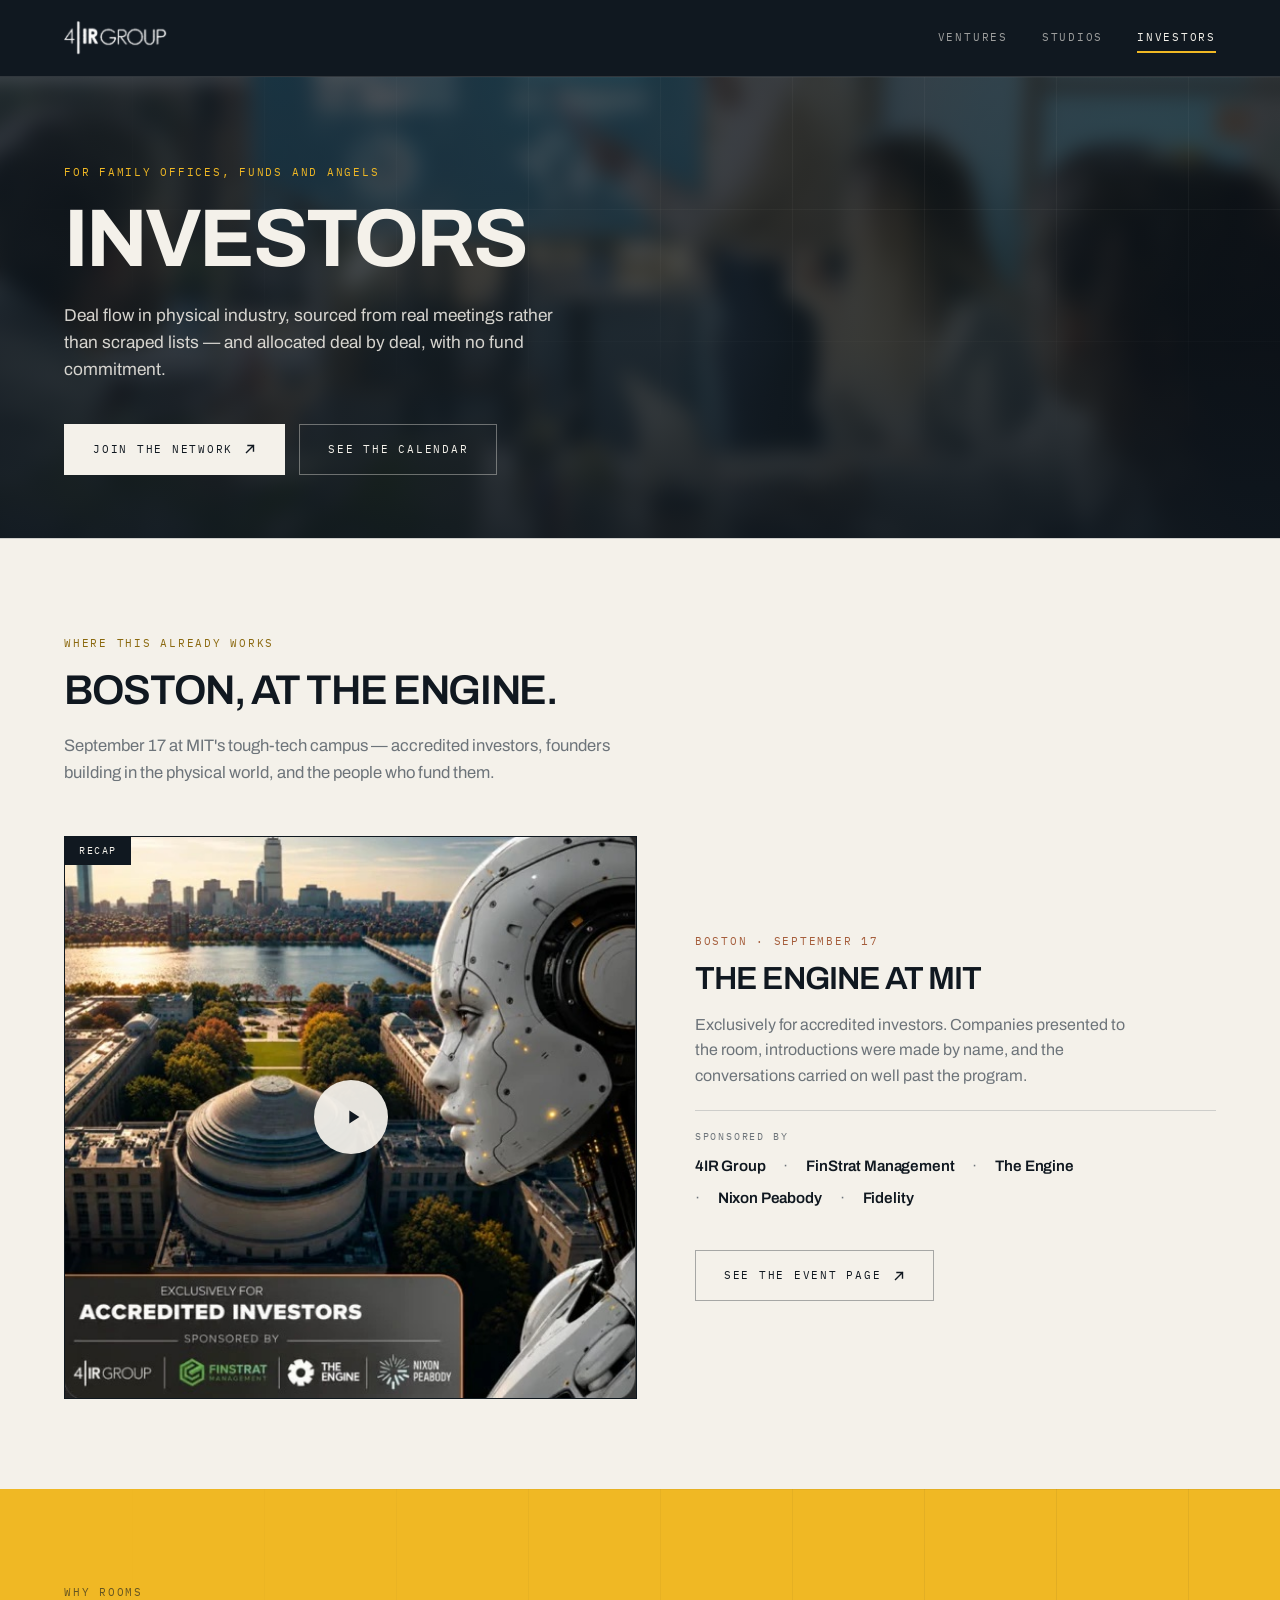
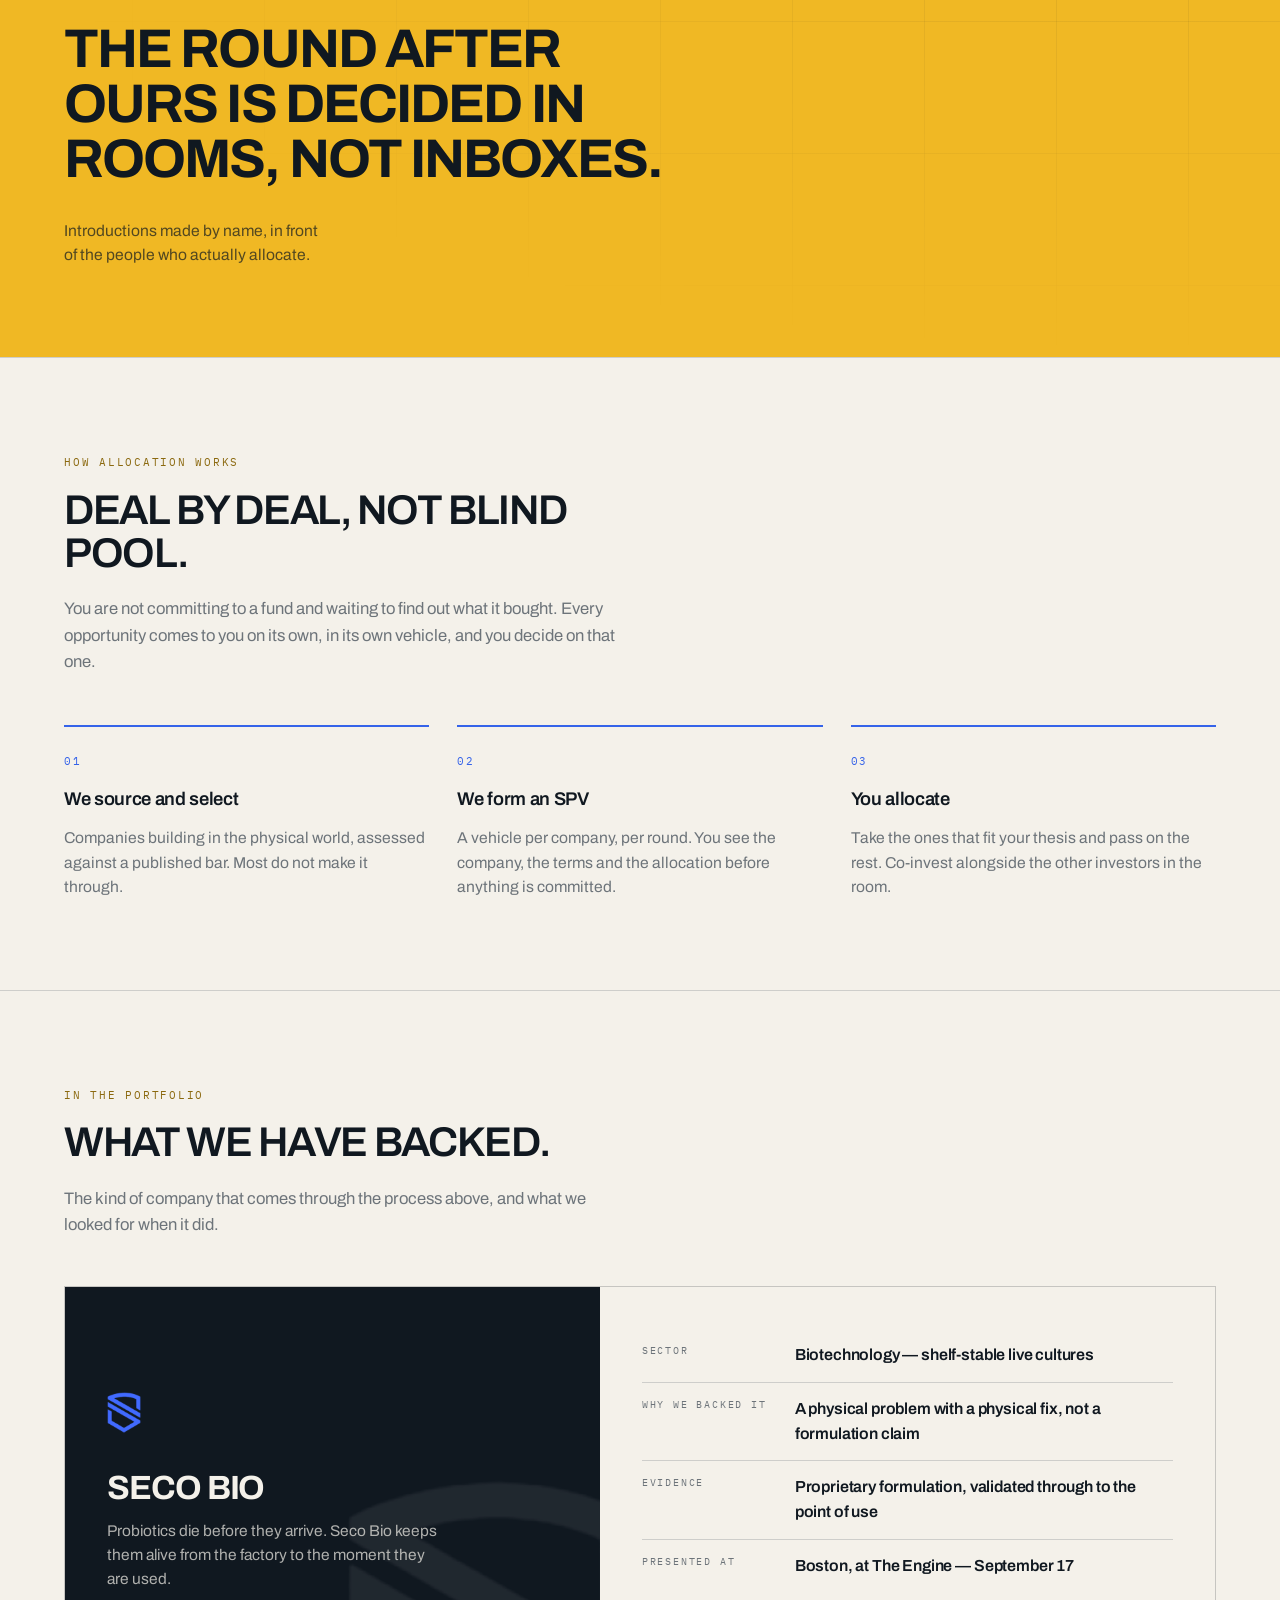
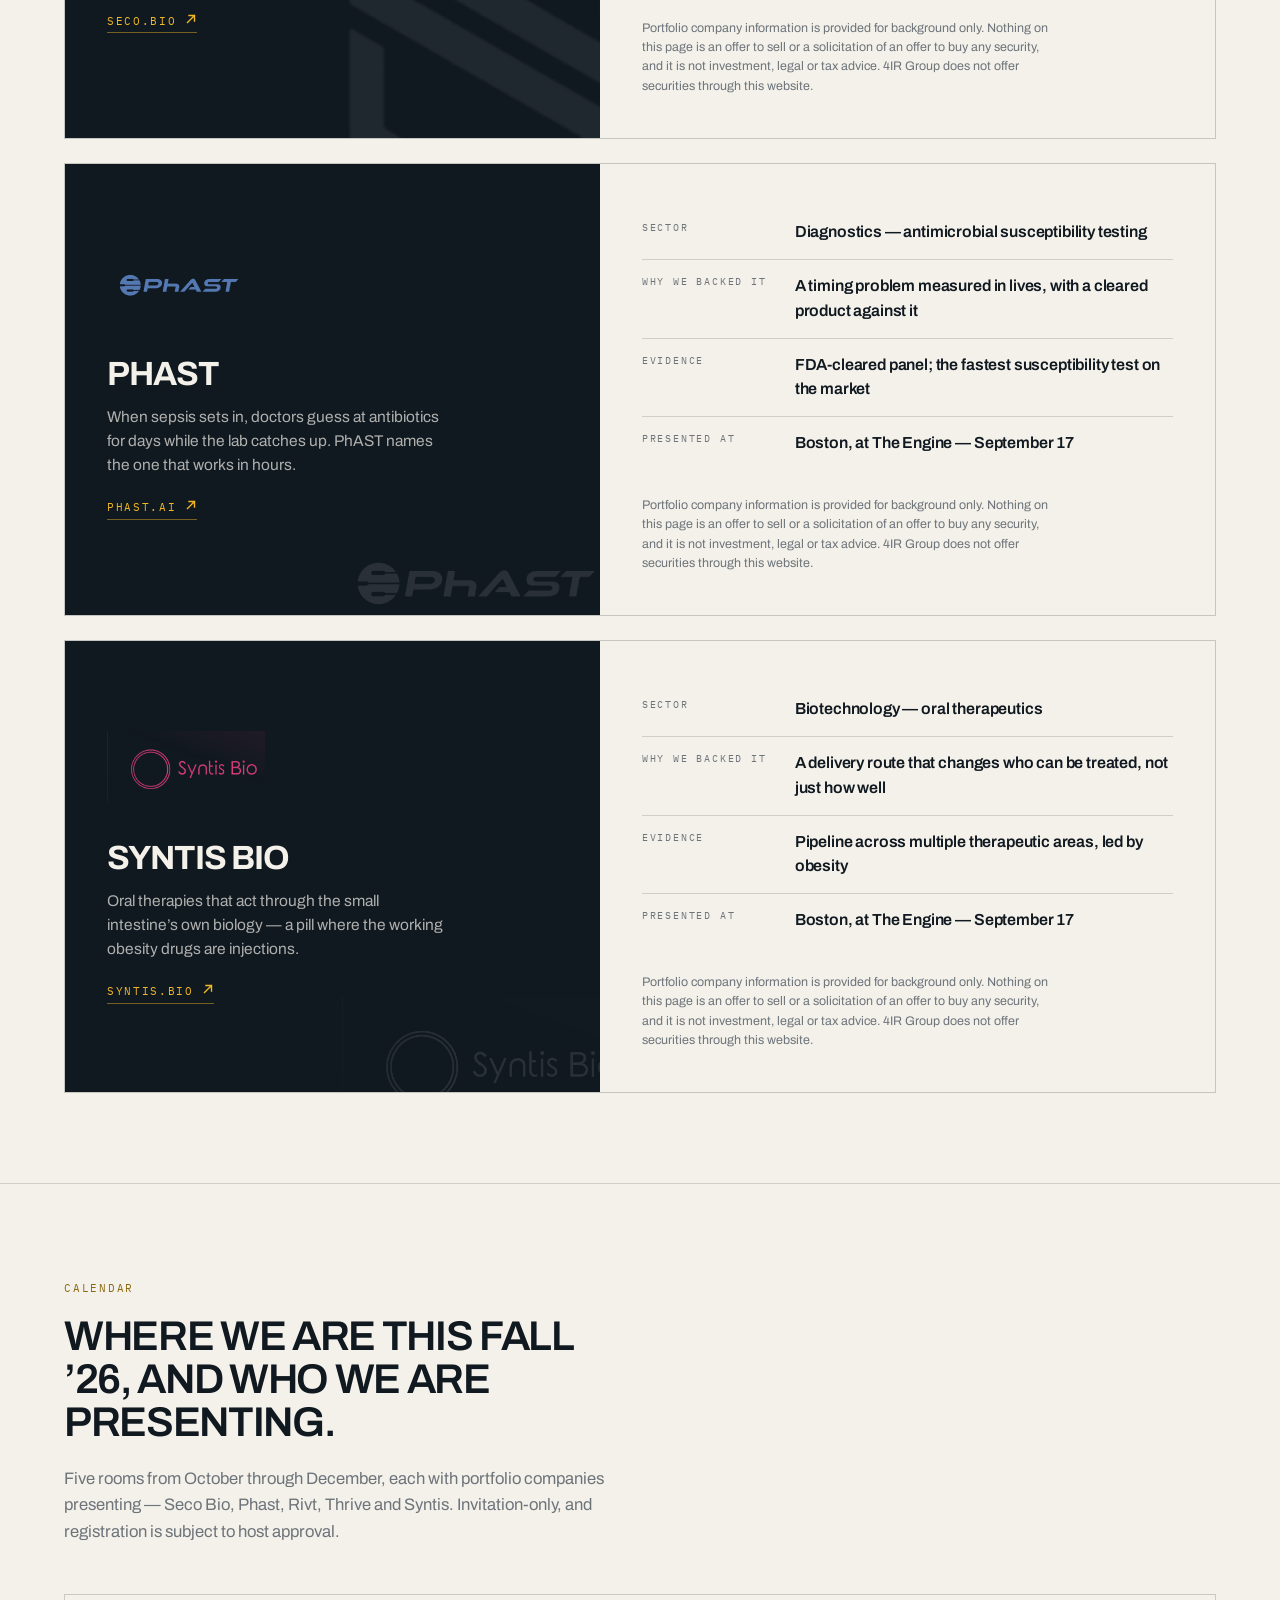
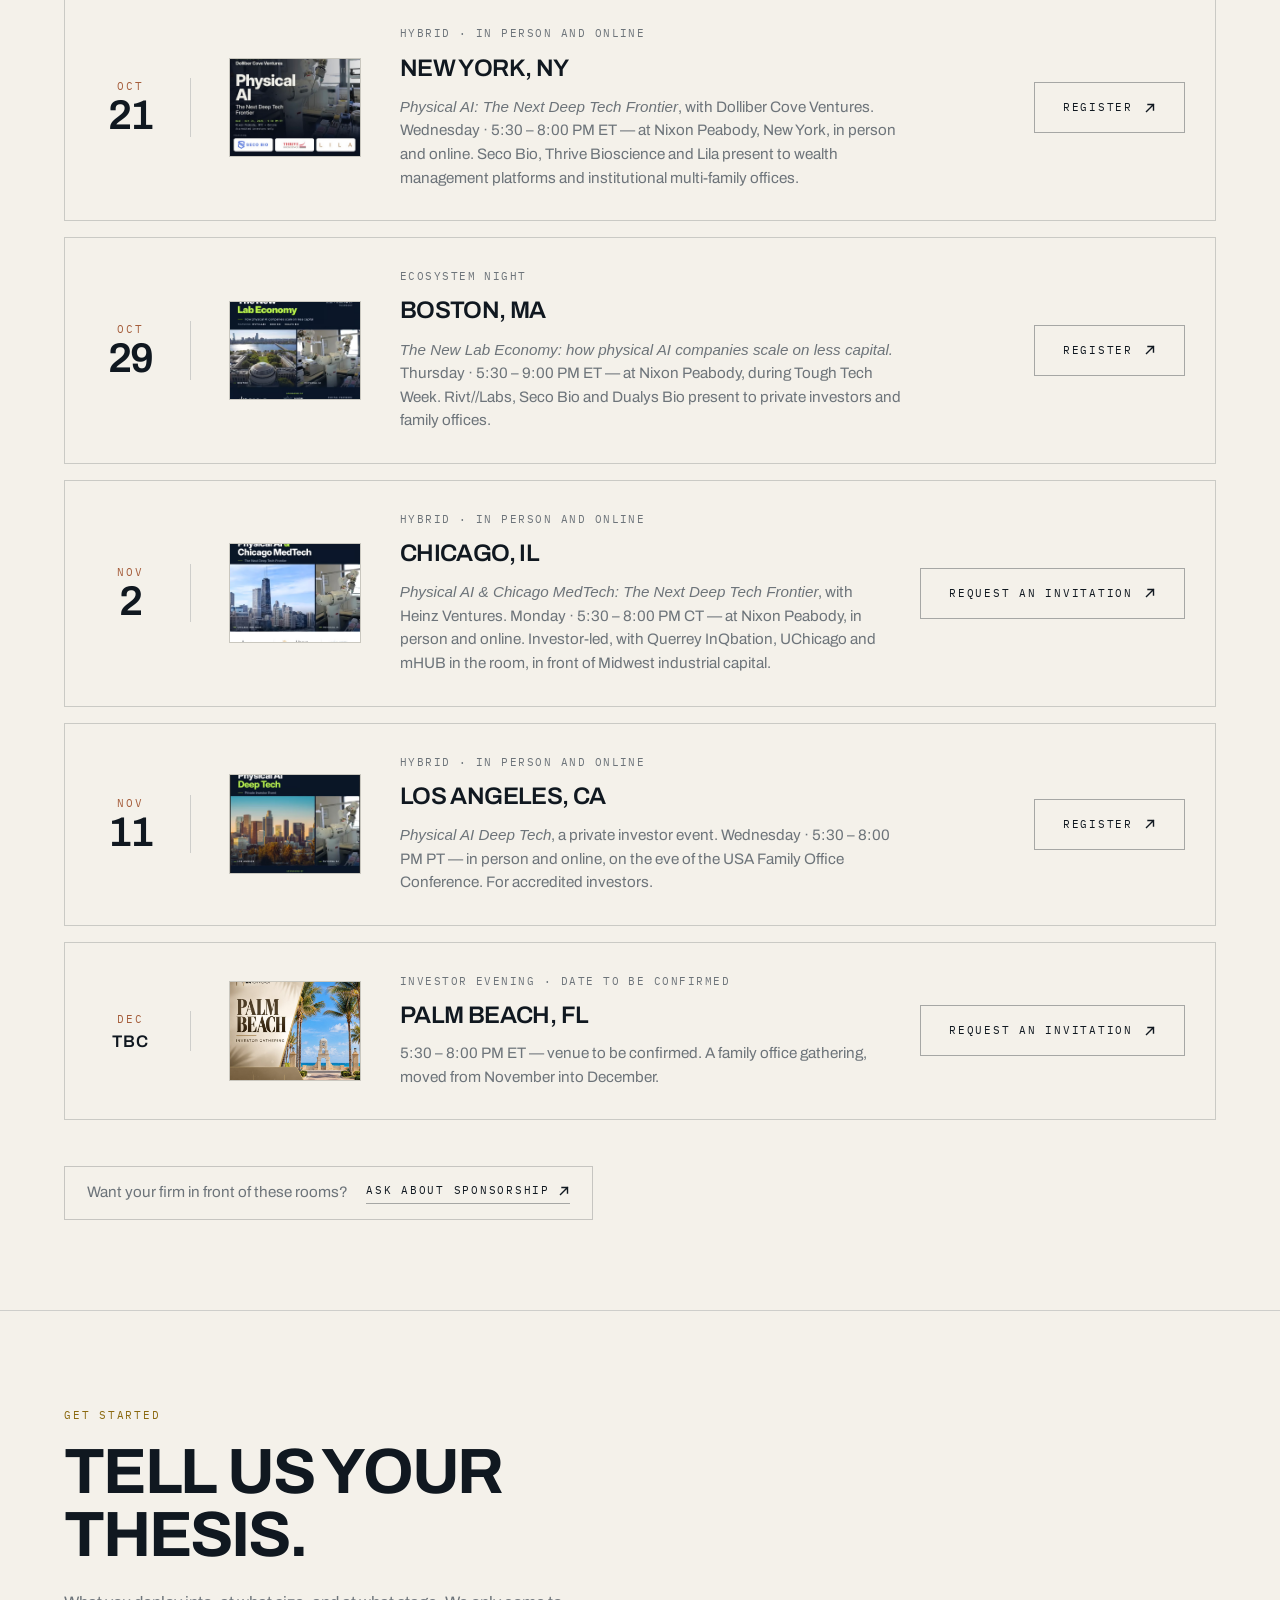
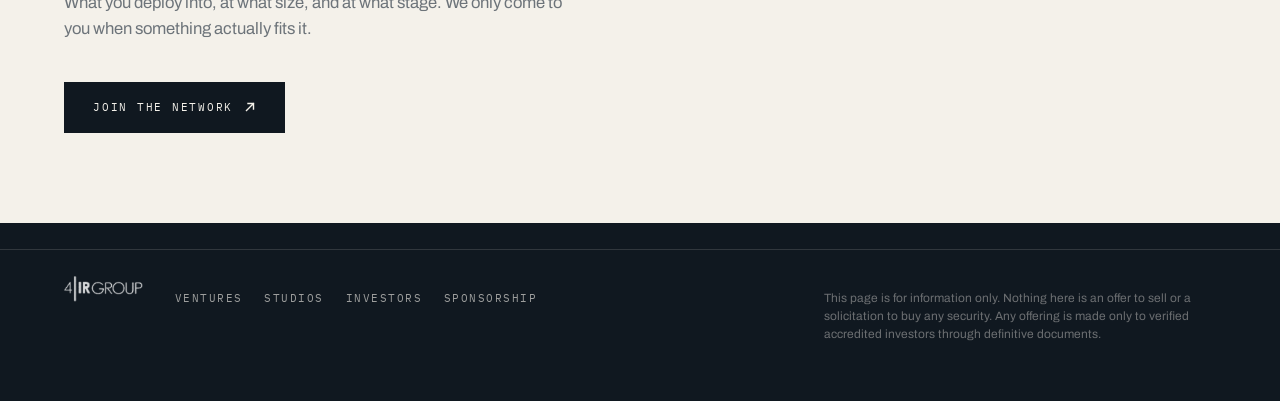
==== commit 24952589: "Use each event's own card for Boston and Chicago Both stops were showing generic city photography wh" ====
--- a/investors/index.html
+++ b/investors/index.html
@@ -451,7 +451,7 @@
         </li>
         <li>
           <div class="date"><div class="mon">Oct</div><div class="day">29</div></div>
-          <div class="cover"><img src="/assets/cities/boston.jpg" alt="" loading="lazy"></div>
+          <div class="cover"><img src="/assets/cities/boston-oct29.jpg" alt="" loading="lazy"></div>
           <div>
             <div class="where">Ecosystem night</div>
             <h3>Boston, MA</h3>
@@ -461,7 +461,7 @@
         </li>
         <li>
           <div class="date"><div class="mon">Nov</div><div class="day">2</div></div>
-          <div class="cover"><img src="/assets/cities/chicago.jpg" alt="" loading="lazy"></div>
+          <div class="cover"><img src="/assets/cities/chicago-nov2.jpg" alt="" loading="lazy"></div>
           <div>
             <div class="where">Hybrid &middot; in person and online</div>
             <h3>Chicago, IL</h3>
